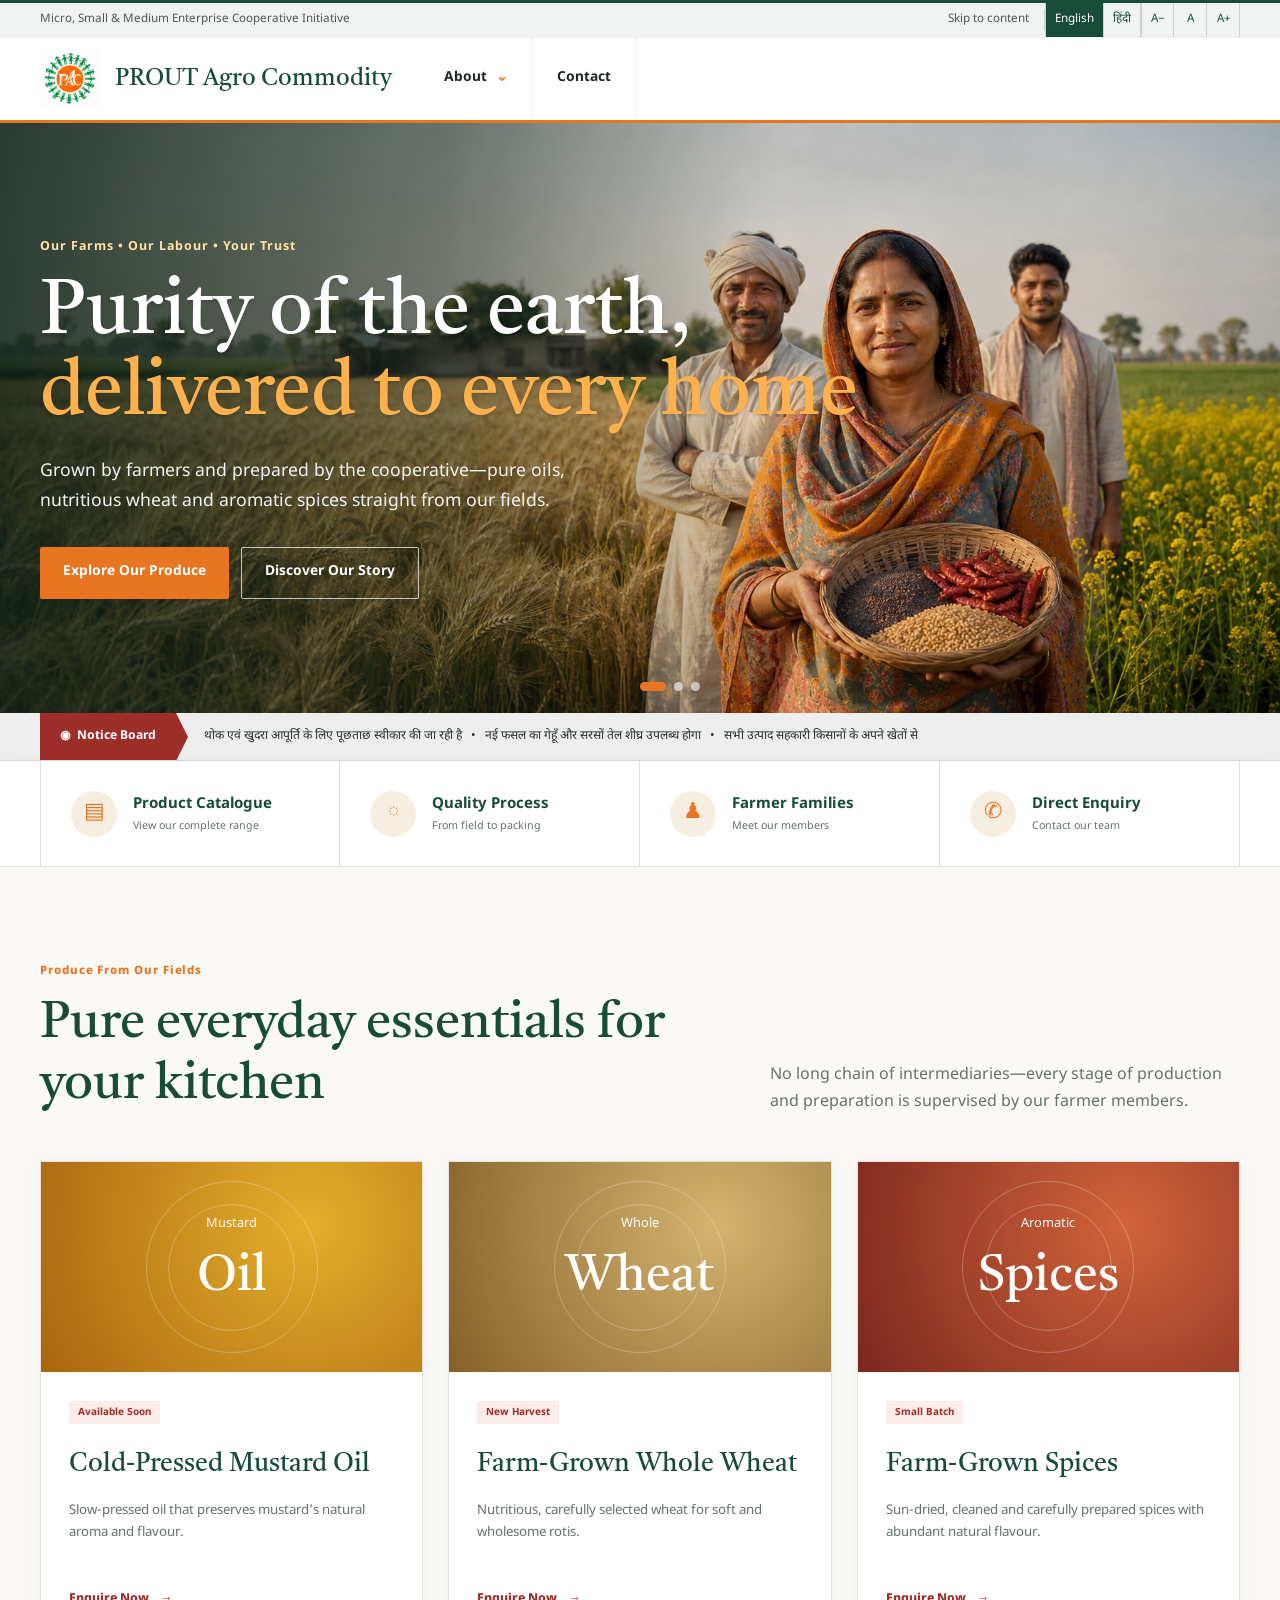
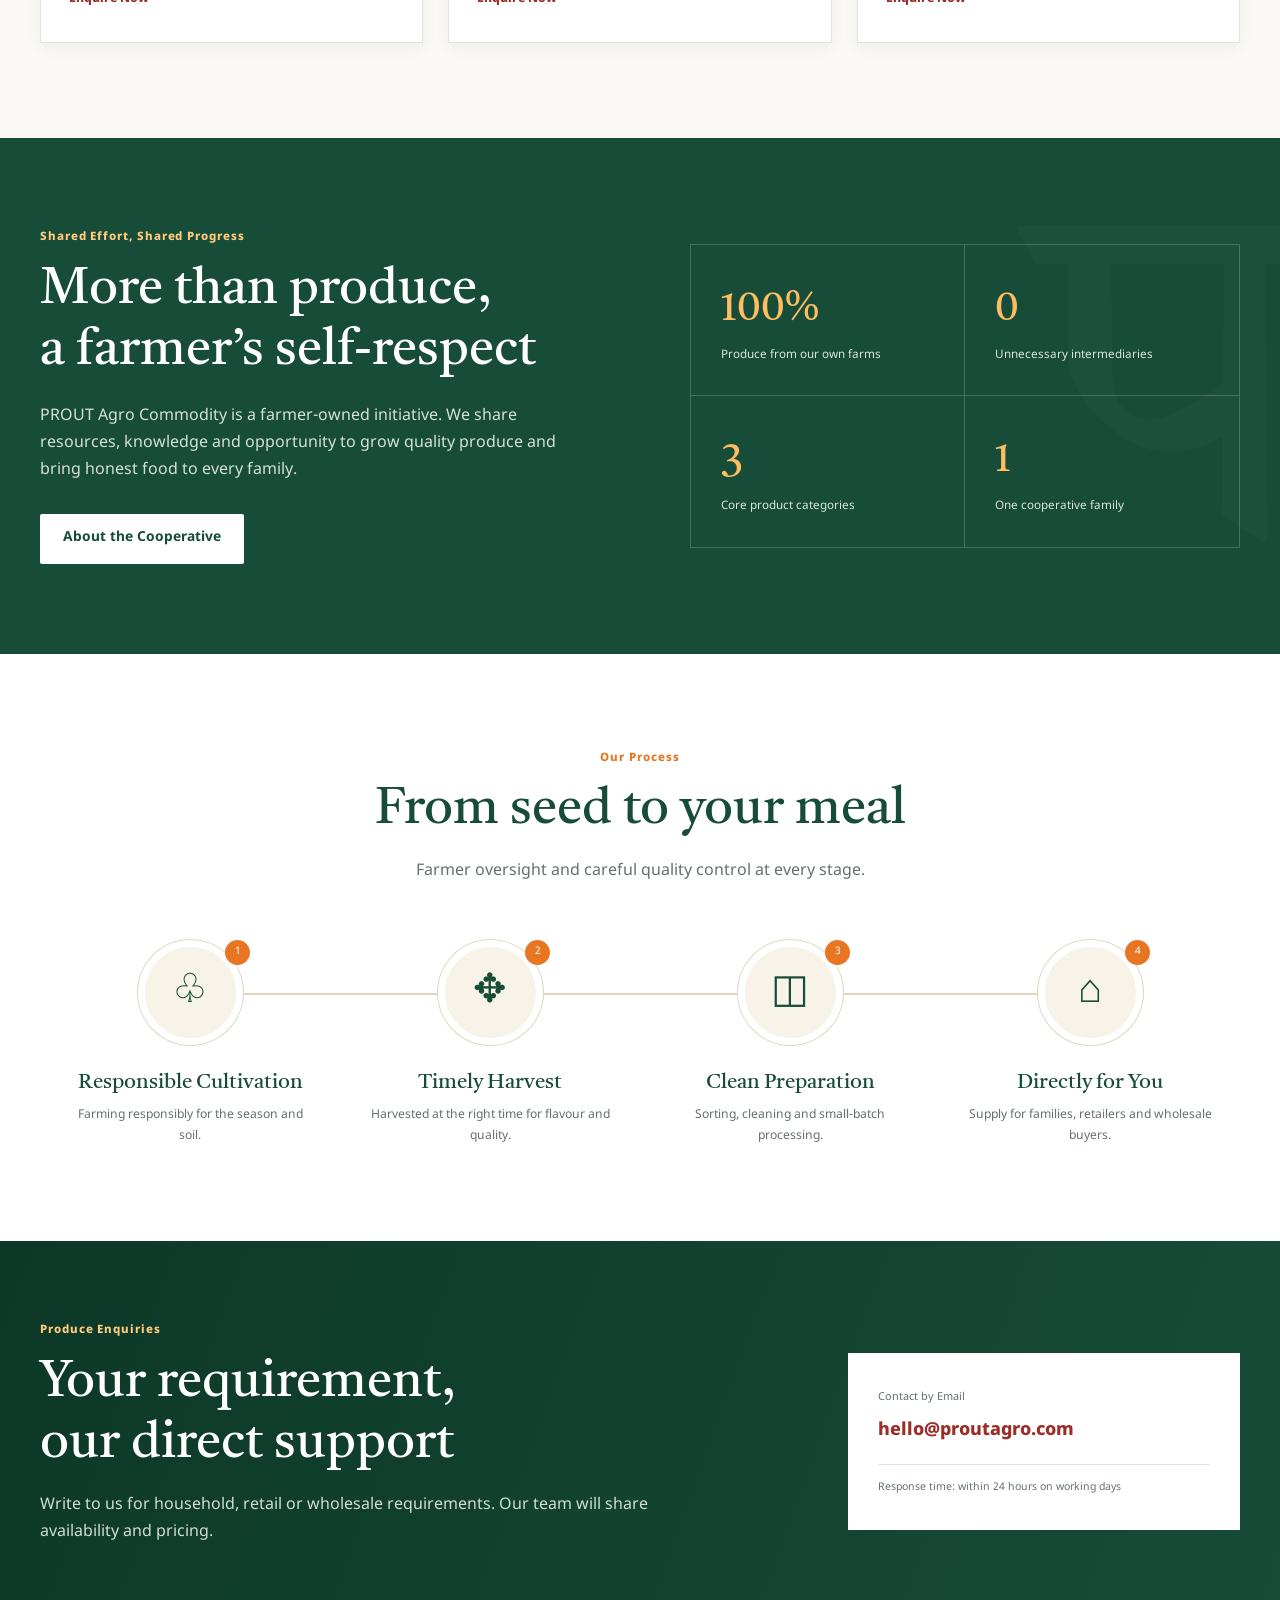
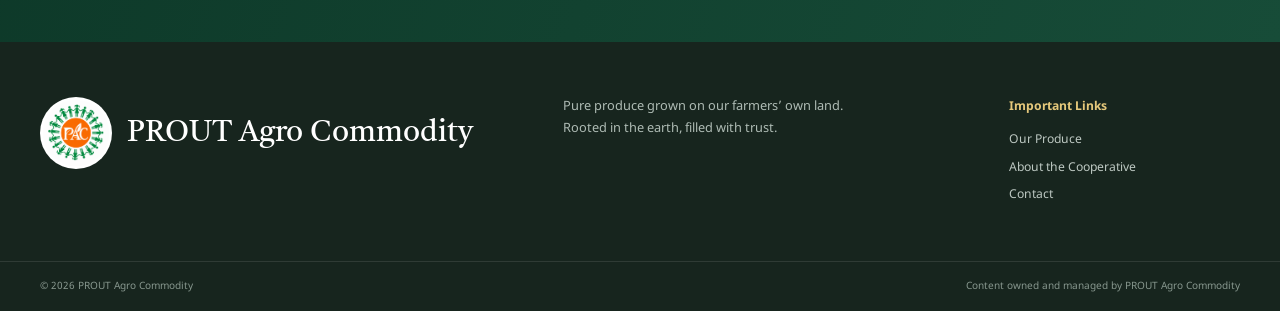
==== index.html @ 2a890e64 "more pages" ====
<!doctype html>
<html lang="en">
<head>
  <meta charset="utf-8">
  <meta name="viewport" content="width=device-width, initial-scale=1">
  <meta name="description" content="PROUT Agro Commodity offers farm-grown mustard oil, whole wheat and spices, produced and prepared by our member farmers.">
  <meta name="keywords" content="PROUT Agro Commodity, farmers cooperative, mustard oil, whole wheat, farm spices, Indian agriculture, MSME cooperative">
  <meta name="author" content="PROUT Agro Commodity"><meta name="robots" content="index, follow, max-image-preview:large">
  <meta property="og:type" content="website"><meta property="og:site_name" content="PROUT Agro Commodity"><meta property="og:title" content="PROUT Agro Commodity"><meta property="og:description" content="Pure farm-grown essentials, produced together and shared with care."><meta property="og:image" content="media/kisan-sahkarita-hero.png"><meta property="og:image:alt" content="PROUT Agro Commodity farmers standing in their fields"><meta property="og:locale" content="en_IN"><meta property="og:locale:alternate" content="hi_IN">
  <meta name="twitter:card" content="summary_large_image"><meta name="twitter:title" content="PROUT Agro Commodity"><meta name="twitter:description" content="Mustard oil, whole wheat and spices grown by our member farmers."><meta name="twitter:image" content="media/kisan-sahkarita-hero.png">
  <meta name="theme-color" content="#174c38">
  <link rel="icon" type="image/png" href="media/meta/favicon-96x96.png" sizes="96x96">
  <link rel="icon" type="image/svg+xml" href="media/meta/favicon.svg">
  <link rel="shortcut icon" href="media/meta/favicon.ico">
  <link rel="apple-touch-icon" sizes="180x180" href="media/meta/apple-touch-icon.png">
  <meta name="apple-mobile-web-app-title" content="PAC" />
  <link rel="manifest" href="media/meta/site.webmanifest">
  <title>PROUT Agro Commodity | Farm-Grown Essentials</title>
  <link rel="stylesheet" href="css/style.css">
  <script src="js/main.js" defer></script>
  <script type="application/ld+json">{"@context":"https://schema.org","@type":"Organization","name":"PROUT Agro Commodity","alternateName":"PAC","description":"An MSME agricultural enterprise producing mustard oil, whole wheat and spices on its own land.","logo":"media/logo.png","email":"hello@proutagro.com"}</script>
</head>
<body>
  <a class="skip-link" href="#mukhya">मुख्य सामग्री पर जाएँ</a>
  <div class="top-strip"><div class="container"><span>सूक्ष्म, लघु एवं मध्यम उद्यम सहकारी पहल</span><div><a href="#mukhya">सामग्री पर जाएँ</a><span class="language-switch" aria-label="Language selection"><button class="active" type="button" data-language="en">English</button><button type="button" data-language="hi">हिंदी</button></span><button type="button" data-size="minus" aria-label="अक्षर छोटे करें">अ−</button><button type="button" data-size="reset" aria-label="अक्षर सामान्य करें">अ</button><button type="button" data-size="plus" aria-label="अक्षर बड़े करें">अ+</button></div></div></div>
  <header class="site-header">
    <div class="container identity-row">
      <a class="brand" href="index.html" aria-label="PROUT Agro Commodity home page"><img class="brand-logo" src="media/logo.png" alt="PROUT Agro Commodity logo"><span><strong>PROUT Agro Commodity</strong></span></a>
      <form class="search" role="search"><label class="sr-only" for="khoj">खोजें</label><input id="khoj" type="search" placeholder="यहाँ खोजें…"><button type="submit" aria-label="खोजें">⌕</button></form>
      <div class="identity-badge"><span>खेती से</span><strong>समृद्धि तक</strong><small>स्थानीय • शुद्ध • साझा</small></div>
    </div>
    <div class="nav-bar"><div class="container nav-wrap"><button class="nav-toggle" type="button" aria-expanded="false" aria-controls="site-nav"><span class="sr-only">मेन्यू खोलें</span><span></span><span></span><span></span></button><nav id="site-nav" class="site-nav" aria-label="मुख्य मेन्यू"><a class="active" href="index.html">मुखपृष्ठ</a><a href="#upaj">हमारी उपज</a><a href="pages/about.html">सहकारिता परिचय</a><a href="#prakriya">खेत से घर तक</a><a href="#sampark">संपर्क</a></nav><a class="nav-enquiry" href="#sampark">उत्पाद पूछताछ</a></div></div>
  </header>

  <main id="mukhya">
    <section class="hero" aria-labelledby="hero-title">
      <img src="media/kisan-sahkarita-hero.png" alt="गेहूँ और सरसों के खेत में अपनी उपज के साथ खड़े सहकारी किसान">
      <div class="hero-shade"></div>
      <div class="container hero-content"><p class="hero-kicker">हमारे खेत • हमारी मेहनत • आपका विश्वास</p><h1 id="hero-title">धरती की शुद्धता,<br><span>हर घर तक</span></h1><p>किसानों द्वारा उगाया, सहकारिता द्वारा सँवारा—शुद्ध तेल, पौष्टिक गेहूँ और सुगंधित मसाले सीधे हमारे खेतों से।</p><div class="hero-actions"><a class="button saffron" href="#upaj">हमारी उपज देखें</a><a class="button outline" href="pages/about.html">हमारी कहानी जानें</a></div></div>
      <div class="hero-dots" aria-hidden="true"><i class="current"></i><i></i><i></i></div>
    </section>

    <section class="notice" aria-label="महत्वपूर्ण सूचना"><div class="container"><strong><span>◉</span> सूचना पट्ट</strong><div class="ticker"><p>थोक एवं खुदरा आपूर्ति के लिए पूछताछ स्वीकार की जा रही है&nbsp;&nbsp; • &nbsp;&nbsp;नई फसल का गेहूँ और सरसों तेल शीघ्र उपलब्ध होगा&nbsp;&nbsp; • &nbsp;&nbsp;सभी उत्पाद सहकारी किसानों के अपने खेतों से</p></div></div></section>

    <section class="quick-links"><div class="container quick-grid"><a href="#upaj"><span class="quick-icon">▤</span><span><strong>उत्पाद सूची</strong><small>हमारी पूरी उपज देखें</small></span></a><a href="#prakriya"><span class="quick-icon">◌</span><span><strong>गुणवत्ता प्रक्रिया</strong><small>खेत से पैकिंग तक</small></span></a><a href="pages/about.html"><span class="quick-icon">♟</span><span><strong>किसान परिवार</strong><small>हमारे सदस्यों से मिलें</small></span></a><a href="#sampark"><span class="quick-icon">✆</span><span><strong>सीधी पूछताछ</strong><small>हमसे संपर्क करें</small></span></a></div></section>

    <section id="upaj" class="section produce"><div class="container"><div class="title-row"><div><p class="section-tag">हमारे खेतों की उपज</p><h2>रसोई की रोज़मर्रा की शुद्ध ज़रूरतें</h2></div><p>बिचौलियों की लंबी श्रृंखला नहीं—उत्पादन और तैयारी की हर अवस्था हमारे किसान सदस्यों की देखरेख में।</p></div><div class="produce-grid"><article><div class="produce-visual mustard"><span>सरसों</span><b>तेल</b></div><div class="card-body"><span class="status">शीघ्र उपलब्ध</span><h3>कच्ची घानी सरसों तेल</h3><p>धीमी गति से निकाला गया तेल, जिसमें सरसों की प्राकृतिक सुगंध और स्वाद सुरक्षित रहे।</p><a href="#sampark">जानकारी लें <b>→</b></a></div></article><article><div class="produce-visual wheat"><span>संपूर्ण</span><b>गेहूँ</b></div><div class="card-body"><span class="status">नई फसल</span><h3>खेत का साबुत गेहूँ</h3><p>चुने हुए दानों वाला पौष्टिक गेहूँ, घर की मुलायम और स्वादिष्ट रोटियों के लिए।</p><a href="#sampark">जानकारी लें <b>→</b></a></div></article><article><div class="produce-visual spices"><span>सुगंधित</span><b>मसाले</b></div><div class="card-body"><span class="status">छोटी खेप</span><h3>खेत में उगे मसाले</h3><p>धूप में सुखाए, साफ किए और सावधानी से तैयार किए गए भरपूर स्वाद वाले मसाले।</p><a href="#sampark">जानकारी लें <b>→</b></a></div></article></div></div></section>

    <section class="cooperative"><div class="container cooperative-grid"><div><p class="section-tag light">साझी मेहनत, साझा उन्नति</p><h2>सिर्फ़ उत्पाद नहीं,<br>किसान का आत्मसम्मान</h2><p>PROUT Agro Commodity एक किसान-स्वामित्व वाली सहकारी पहल है। हम संसाधन, ज्ञान और अवसर साझा करके अच्छी उपज उगाते हैं और हर परिवार तक ईमानदार खाद्य सामग्री पहुँचाते हैं।</p><a class="button pale" href="pages/about.html">सहकारिता के बारे में</a></div><div class="stats"><div><strong>१००%</strong><span>अपने खेतों की उपज</span></div><div><strong>०</strong><span>अनावश्यक बिचौलिए</span></div><div><strong>३</strong><span>मुख्य उत्पाद श्रेणियाँ</span></div><div><strong>१</strong><span>साझा किसान परिवार</span></div></div></div></section>

    <section id="prakriya" class="section process"><div class="container"><div class="center-title"><p class="section-tag">हमारी कार्यप्रणाली</p><h2>बीज से आपके भोजन तक</h2><p>हर चरण में किसान की निगरानी और गुणवत्ता का ध्यान।</p></div><div class="process-line"><div><i>१</i><span class="process-symbol">♧</span><h3>सावधानी से खेती</h3><p>मौसम और मिट्टी के अनुरूप जिम्मेदार खेती।</p></div><div><i>२</i><span class="process-symbol">✥</span><h3>सही समय पर कटाई</h3><p>स्वाद और गुणवत्ता के लिए उचित समय का चुनाव।</p></div><div><i>३</i><span class="process-symbol">◫</span><h3>स्वच्छ तैयारी</h3><p>छँटाई, सफाई और छोटी खेप में प्रसंस्करण।</p></div><div><i>४</i><span class="process-symbol">⌂</span><h3>सीधे आपके लिए</h3><p>खुदरा, परिवार और थोक खरीदारों तक आपूर्ति।</p></div></div></div></section>

    <section id="sampark" class="contact"><div class="container contact-grid"><div><p class="section-tag light">उपज संबंधी पूछताछ</p><h2>आपकी आवश्यकता,<br>हमारी सीधी सहायता</h2><p>घरेलू, खुदरा या थोक आवश्यकता के लिए हमें लिखें। उपलब्धता और मूल्य की जानकारी हमारी टीम साझा करेगी।</p></div><div class="contact-card"><span>ईमेल द्वारा संपर्क</span><a href="mailto:hello@proutagro.com">hello@proutagro.com</a><hr><small>उत्तर का समय: कार्यदिवस में २४ घंटे के भीतर</small></div></div></section>
  </main>

  <footer><div class="container footer-main"><a class="brand footer-brand" href="index.html"><img class="brand-logo" src="media/logo.png" alt="PROUT Agro Commodity logo"><span><strong>PROUT Agro Commodity</strong></span></a><p>किसानों की अपनी भूमि पर उगाई शुद्ध उपज।<br>धरती से जुड़ी, विश्वास से भरी।</p><div><strong>महत्वपूर्ण कड़ियाँ</strong><a href="#upaj">हमारी उपज</a><a href="pages/about.html">सहकारिता परिचय</a><a href="#sampark">संपर्क</a></div></div><div class="footer-bottom"><div class="container"><span>© <span data-year></span> PROUT Agro Commodity</span><span>सामग्री का स्वामित्व एवं प्रबंधन: PROUT Agro Commodity</span></div></div></footer>
</body>
</html>
---- css/style.css ----
@import url('https://fonts.googleapis.com/css2?family=Noto+Sans+Devanagari:wght@400;500;600;700;800&family=Tiro+Devanagari+Hindi:ital@0;1&display=swap');
:root{--green:#174c38;--green2:#0d3828;--saffron:#e87522;--gold:#dca431;--cream:#f7f3e8;--paper:#fff;--ink:#1d2923;--muted:#66716b;--line:#dce2de;--red:#9d2d28;--dev:"Noto Sans Devanagari",sans-serif;--serif:"Tiro Devanagari Hindi",serif}*{box-sizing:border-box}html{scroll-behavior:smooth}body{margin:0;font-family:var(--dev);color:var(--ink);background:#fff;line-height:1.7}a{text-decoration:none;color:inherit}button,input{font:inherit}.container{width:min(1200px,calc(100% - 40px));margin:auto}.skip-link{position:absolute;left:-9999px;background:#fff;padding:8px;z-index:99}.skip-link:focus{left:8px}.sr-only{position:absolute;width:1px;height:1px;padding:0;margin:-1px;overflow:hidden;clip:rect(0,0,0,0);white-space:nowrap;border:0}
.top-strip{background:#f1f3f2;border-top:3px solid var(--green);font-size:.73rem;color:#4c5751}.top-strip .container{height:34px;display:flex;align-items:center;justify-content:space-between}.top-strip .container>div{display:flex;align-items:center;height:100%}.top-strip a{padding:0 15px;border-right:1px solid #ccd2ce}.top-strip button{height:100%;min-width:33px;border:0;border-right:1px solid #ccd2ce;background:transparent;color:var(--green);cursor:pointer}.site-header{background:#fff}.identity-row{height:112px;display:flex;align-items:center;justify-content:space-between;gap:35px}.brand{display:flex;align-items:center;gap:15px}.brand-seal{width:62px;height:62px;border:2px solid var(--green);border-radius:50%;position:relative;display:grid;place-items:center;background:#f5f1dc;color:var(--green)}.brand-seal:after{content:"";position:absolute;inset:4px;border:1px dashed var(--green);border-radius:50%}.brand-seal i,.brand-seal b{font-style:normal;font-family:var(--serif);font-size:21px;position:relative;z-index:1}.brand-seal b{color:var(--saffron);margin-left:-5px}.brand>span:last-child{display:flex;flex-direction:column;line-height:1.2}.brand strong{font-family:var(--serif);font-size:1.9rem;color:var(--green);font-weight:400}.brand small{font-size:.72rem;color:#5b665f;letter-spacing:.08em;margin-top:5px}.search{display:flex;border-bottom:2px solid var(--red);width:260px}.search input{border:0;background:transparent;padding:9px;width:100%;outline:none;font-size:.78rem}.search button{border:0;background:transparent;color:var(--red);font-size:1.2rem}.identity-badge{border-left:1px solid var(--line);padding-left:25px;display:flex;flex-direction:column;text-align:right;line-height:1.15;color:var(--green)}.identity-badge span{font-size:.7rem}.identity-badge strong{font-family:var(--serif);font-size:1.4rem;color:var(--saffron);font-weight:400}.identity-badge small{font-size:.6rem;margin-top:5px}.nav-bar{border-top:1px solid #edf0ee;border-bottom:3px solid var(--saffron);box-shadow:0 2px 6px rgba(20,50,35,.08)}.nav-wrap{height:58px;display:flex;align-items:stretch;justify-content:space-between}.site-nav{display:flex;align-items:stretch}.site-nav a{display:flex;align-items:center;padding:0 24px;font-weight:700;font-size:.86rem;border-right:1px solid #edf0ee;position:relative}.site-nav a:first-child{border-left:1px solid #edf0ee}.site-nav a.active,.site-nav a:hover{color:var(--red);background:#fbf7f2}.site-nav a.active:after{content:"";height:4px;background:var(--red);position:absolute;bottom:-3px;left:18px;right:18px}.nav-enquiry{display:flex;align-items:center;background:var(--green);color:white;padding:0 22px;font-size:.8rem;font-weight:700}.nav-toggle{display:none;border:0;background:transparent}.nav-toggle span:not(.sr-only){display:block;width:25px;height:2px;background:var(--green);margin:5px}
.hero{height:590px;position:relative;overflow:hidden;background:#e8dfca}.hero>img{width:100%;height:100%;object-fit:cover;object-position:center}.hero-shade{position:absolute;inset:0;background:linear-gradient(90deg,rgba(8,31,22,.83) 0%,rgba(8,31,22,.48) 35%,transparent 61%)}.hero-content{position:absolute;inset:0;display:flex;justify-content:center;flex-direction:column;color:white}.hero-kicker{display:inline-block;font-size:.78rem;letter-spacing:.08em;color:#ffe3a3;font-weight:700;margin:0 0 14px}.hero h1{font-family:var(--serif);font-size:clamp(3.4rem,6vw,6rem);font-weight:400;line-height:1.06;margin:0;text-shadow:0 2px 3px rgba(0,0,0,.15)}.hero h1 span{color:#ffb14d}.hero-content>p:not(.hero-kicker){max-width:580px;font-size:1.1rem;margin:22px 0 30px;color:#f2f5f3}.hero-actions{display:flex;gap:12px}.button{padding:13px 23px;font-weight:700;font-size:.86rem;display:inline-flex;align-items:center;justify-content:center;border-radius:2px}.saffron{background:var(--saffron);color:white}.outline{color:white;border:1px solid rgba(255,255,255,.72)}.pale{background:#fff;color:var(--green)}.hero-dots{position:absolute;bottom:22px;left:50%;display:flex;gap:8px}.hero-dots i{width:9px;height:9px;border-radius:50%;background:rgba(255,255,255,.6)}.hero-dots .current{width:26px;border-radius:5px;background:var(--saffron)}
.notice{height:48px;background:#eee;color:#27322c;border-bottom:1px solid #d6dad7;font-size:.76rem}.notice .container{height:100%;display:flex;align-items:center}.notice strong{height:100%;display:flex;align-items:center;gap:7px;white-space:nowrap;color:white;background:var(--red);padding:0 20px;position:relative}.notice strong:after{content:"";position:absolute;right:-12px;border-top:24px solid transparent;border-bottom:24px solid transparent;border-left:12px solid var(--red)}.ticker{overflow:hidden;margin-left:28px;white-space:nowrap}.ticker p{margin:0;animation:ticker 24s linear infinite}@keyframes ticker{from{transform:translateX(25%)}to{transform:translateX(-100%)}}.quick-links{background:#fff;border-bottom:1px solid var(--line);box-shadow:0 6px 15px rgba(20,50,35,.06)}.quick-grid{display:grid;grid-template-columns:repeat(4,1fr)}.quick-grid>a{min-height:105px;display:flex;align-items:center;gap:16px;padding:15px 30px;border-right:1px solid var(--line)}.quick-grid>a:first-child{border-left:1px solid var(--line)}.quick-icon{width:46px;height:46px;border-radius:50%;display:grid;place-items:center;background:#f5eee1;color:var(--saffron);font-size:1.4rem}.quick-grid a>span:last-child{display:flex;flex-direction:column}.quick-grid strong{font-size:.94rem;color:var(--green)}.quick-grid small{font-size:.67rem;color:var(--muted)}
.section{padding:95px 0}.section-tag{color:var(--saffron);font-size:.72rem;font-weight:800;letter-spacing:.08em;margin:0 0 12px}.section-tag.light{color:#ffcb7d}.title-row{display:flex;justify-content:space-between;align-items:end;gap:60px;margin-bottom:45px}.title-row h2,.cooperative h2,.center-title h2,.contact h2,.about-lead h2,.mission h2,.history h2{font-family:var(--serif);font-size:clamp(2.1rem,4vw,3.4rem);line-height:1.2;font-weight:400;margin:0;color:var(--green)}.title-row>p{max-width:470px;color:var(--muted);margin:0}.produce{background:#faf9f5}.produce-grid{display:grid;grid-template-columns:repeat(3,1fr);gap:25px}.produce-grid article{background:white;border:1px solid #e3e3dd;box-shadow:0 5px 15px rgba(15,52,37,.05);transition:.25s}.produce-grid article:hover{transform:translateY(-5px);box-shadow:0 12px 25px rgba(15,52,37,.1)}.produce-visual{height:210px;display:flex;align-items:center;justify-content:center;flex-direction:column;color:white;position:relative;overflow:hidden}.produce-visual:before,.produce-visual:after{content:"";position:absolute;border-radius:50%;border:1px solid rgba(255,255,255,.25)}.produce-visual:before{width:170px;height:170px}.produce-visual:after{width:125px;height:125px}.produce-visual span,.produce-visual b{position:relative;z-index:1}.produce-visual span{font-size:.8rem}.produce-visual b{font-family:var(--serif);font-size:3.1rem;font-weight:400}.mustard{background:radial-gradient(circle at 70% 30%,#e5af2b,#a86510)}.wheat{background:radial-gradient(circle at 70% 30%,#d5b470,#856129)}.spices{background:radial-gradient(circle at 70% 30%,#d1643a,#7b261e)}.card-body{padding:26px 28px 30px}.status{font-size:.62rem;color:var(--red);background:#fbebe9;padding:5px 9px;font-weight:700}.card-body h3{font-family:var(--serif);font-size:1.65rem;color:var(--green);font-weight:400;margin:16px 0 6px}.card-body p{font-size:.83rem;color:var(--muted);min-height:72px}.card-body a{font-size:.77rem;color:var(--red);font-weight:800}.card-body a b{margin-left:8px}
.cooperative{background:var(--green);color:white;padding:90px 0;position:relative;overflow:hidden}.cooperative:after{content:"प";position:absolute;right:-30px;bottom:-180px;font-family:var(--serif);font-size:500px;color:rgba(255,255,255,.025)}.cooperative-grid{display:grid;grid-template-columns:1fr 1fr;gap:100px;align-items:center;position:relative;z-index:1}.cooperative h2,.contact h2,.history h2{color:white}.cooperative p:not(.section-tag){color:#d6e0db;max-width:600px;margin:20px 0 30px}.stats{display:grid;grid-template-columns:1fr 1fr;border:1px solid rgba(255,255,255,.2)}.stats>div{padding:30px;border-right:1px solid rgba(255,255,255,.2);border-bottom:1px solid rgba(255,255,255,.2);display:flex;flex-direction:column}.stats>div:nth-child(even){border-right:0}.stats>div:nth-child(n+3){border-bottom:0}.stats strong{font-family:var(--serif);font-size:2.6rem;color:#ffbd61;font-weight:400}.stats span{font-size:.73rem;color:#dce5e0}.center-title{text-align:center;margin-bottom:55px}.center-title>p:last-child{color:var(--muted)}.process-line{display:grid;grid-template-columns:repeat(4,1fr);position:relative}.process-line:before{content:"";position:absolute;height:2px;left:12%;right:12%;top:53px;background:#e0d5bf}.process-line>div{text-align:center;position:relative;padding:0 28px}.process-line i{position:absolute;top:0;right:30%;width:25px;height:25px;background:var(--saffron);color:white;border-radius:50%;font-style:normal;font-size:.65rem;display:grid;place-items:center;z-index:2}.process-symbol{width:105px;height:105px;border-radius:50%;display:grid;place-items:center;background:var(--cream);border:7px solid white;box-shadow:0 0 0 1px #e0d5bf;margin:auto;font-size:2.5rem;color:var(--green);position:relative}.process-line h3{font-family:var(--serif);font-size:1.3rem;color:var(--green);font-weight:400;margin:20px 0 5px}.process-line p{font-size:.76rem;color:var(--muted);margin:0}.contact{padding:80px 0;background:linear-gradient(110deg,var(--green2),var(--green));color:white}.contact-grid{display:grid;grid-template-columns:1.3fr .7fr;gap:80px;align-items:center}.contact p:not(.section-tag){max-width:620px;color:#d1ddd7}.contact-card{background:white;color:var(--ink);padding:30px}.contact-card span{font-size:.68rem;color:var(--muted)}.contact-card a{display:block;color:var(--red);font-size:1.12rem;font-weight:800;margin:5px 0 18px}.contact-card hr{border:0;border-top:1px solid var(--line)}.contact-card small{color:var(--muted);font-size:.66rem}
footer{background:#17251e;color:white}.footer-main{padding:55px 0;display:grid;grid-template-columns:1.2fr 1fr .6fr;gap:60px;align-items:start}.footer-brand .brand-seal{border-color:#d9c894;background:transparent;color:#fff}.footer-brand .brand-seal:after{border-color:#d9c894}.footer-brand strong{color:white}.footer-brand small{color:#b8c4bd}.footer-main>p{color:#aebbb4;font-size:.8rem;margin:0}.footer-main>div{display:flex;flex-direction:column;gap:7px;font-size:.76rem}.footer-main>div strong{color:#e5c87b;margin-bottom:5px}.footer-main>div a{color:#bdc8c2}.footer-bottom{border-top:1px solid rgba(255,255,255,.1);padding:16px 0;font-size:.63rem;color:#87978e}.footer-bottom .container{display:flex;justify-content:space-between}
.page-banner{background:linear-gradient(90deg,rgba(9,46,32,.96),rgba(23,76,56,.8)),url('../media/kisan-sahkarita-hero.png') center 58%/cover;padding:72px 0;color:white}.page-banner p{font-size:.7rem;color:#d0dcd6;margin:0}.page-banner h1{font-family:var(--serif);font-size:3.5rem;font-weight:400;margin:15px 0 0}.page-banner span{color:#ffd18e}.about-grid{display:grid;grid-template-columns:.75fr 1.25fr;gap:100px;align-items:center}.about-mark{height:390px;background:#efe4c7;display:flex;flex-direction:column;align-items:center;justify-content:center;position:relative;border:1px solid #ddca9b}.about-mark:before,.about-mark:after{content:"";position:absolute;border:1px solid rgba(23,76,56,.18);border-radius:50%}.about-mark:before{width:250px;height:250px}.about-mark:after{width:310px;height:310px}.about-mark span,.about-mark strong,.about-mark b{position:relative;z-index:1}.about-mark span{font-size:.8rem;color:var(--saffron)}.about-mark strong{font-family:var(--serif);font-size:4.6rem;color:var(--green);font-weight:400;line-height:1.1}.about-mark b{font-size:.72rem;color:#76572d}.about-lead h2{margin-bottom:22px}.about-lead p:not(.section-tag){color:var(--muted)}.mission{background:#f2eee3;padding:80px 0}.mission-grid{display:grid;grid-template-columns:1fr 1fr;gap:1px;background:#d9d4c8}.mission article{background:#f2eee3;padding:45px}.mission article>span{font-size:.7rem;font-weight:800;color:var(--saffron)}.mission h2{font-size:2rem;margin:12px 0}.mission p{color:var(--muted);font-size:.84rem}.values-grid{display:grid;grid-template-columns:repeat(4,1fr);border-top:1px solid var(--line)}.values-grid article{position:relative;padding:35px 28px;border-right:1px solid var(--line)}.values-grid article:first-child{border-left:1px solid var(--line)}.values-grid b{position:absolute;right:20px;top:18px;color:#b9c1bc;font-family:var(--serif);font-weight:400}.values-grid>article>span{font-size:2rem;color:var(--saffron)}.values-grid h3{font-family:var(--serif);font-size:1.4rem;color:var(--green);font-weight:400}.values-grid p{font-size:.76rem;color:var(--muted)}.history{background:var(--green);color:white;padding:85px 0}.history-grid{display:grid;grid-template-columns:.8fr 1.2fr;gap:100px}.history ol{list-style:none;margin:0;padding:0;border-left:1px solid rgba(255,255,255,.25)}.history li{padding:0 0 32px 38px;position:relative}.history li:before{content:"";position:absolute;left:-7px;top:5px;width:12px;height:12px;border-radius:50%;background:var(--saffron);border:3px solid var(--green)}.history li span{font-size:.63rem;color:#ffc36d}.history li strong{display:block;font-family:var(--serif);font-size:1.3rem;font-weight:400}.history li p{color:#c7d4cd;font-size:.78rem;margin:5px 0 0}
@media(max-width:900px){.identity-badge{display:none}.site-nav{display:none;position:absolute;top:100%;left:0;right:0;background:white;flex-direction:column;z-index:20;box-shadow:0 10px 20px rgba(0,0,0,.1)}.site-nav.open{display:flex}.site-nav a{padding:15px 20px;border-bottom:1px solid var(--line)}.nav-wrap{position:relative}.nav-toggle{display:block}.nav-enquiry{margin-left:auto}.hero{height:530px}.hero>img{object-position:62% center}.quick-grid{grid-template-columns:1fr 1fr}.produce-grid{grid-template-columns:1fr}.produce-grid article{display:grid;grid-template-columns:.7fr 1.3fr}.cooperative-grid,.contact-grid,.about-grid,.history-grid{grid-template-columns:1fr}.process-line{grid-template-columns:1fr 1fr;gap:45px}.process-line:before{display:none}.values-grid{grid-template-columns:1fr 1fr}.footer-main{grid-template-columns:1fr 1fr}.footer-main>p{grid-column:1/-1}}
@media(max-width:600px){.container{width:min(100% - 28px,1200px)}.top-strip .container>span,.top-strip a{display:none}.top-strip .container{justify-content:flex-end}.identity-row{height:90px}.brand-seal{width:52px;height:52px}.brand strong{font-size:1.45rem}.search{display:none}.nav-wrap{height:52px}.hero{height:580px}.hero>img{object-position:68% center}.hero-shade{background:linear-gradient(90deg,rgba(8,31,22,.9),rgba(8,31,22,.47))}.hero-content{justify-content:flex-end;padding-bottom:70px}.hero h1{font-size:3.25rem}.hero-content>p:not(.hero-kicker){font-size:.9rem}.hero-actions{flex-direction:column;align-items:flex-start}.notice{height:44px}.notice strong{padding:0 10px}.quick-grid{grid-template-columns:1fr}.quick-grid>a{min-height:80px;border-bottom:1px solid var(--line)}.section{padding:65px 0}.title-row{flex-direction:column;align-items:flex-start;gap:20px}.produce-grid article{display:block}.cooperative-grid{gap:45px}.stats>div{padding:20px}.process-line{grid-template-columns:1fr}.contact-grid{gap:35px}.footer-main{grid-template-columns:1fr;gap:30px}.footer-main>p{grid-column:auto}.footer-bottom .container{flex-direction:column;gap:6px}.about-mark{height:310px}.mission-grid{grid-template-columns:1fr}.mission article{padding:30px}.values-grid{grid-template-columns:1fr}.values-grid article,.values-grid article:first-child{border-left:1px solid var(--line);border-bottom:1px solid var(--line)}.page-banner h1{font-size:2.8rem}}
@media(prefers-reduced-motion:reduce){html{scroll-behavior:auto}.ticker p{animation:none}.produce-grid article{transition:none}}
.brand-logo{width:72px;height:72px;object-fit:contain;flex:0 0 auto}.brand-seal{width:68px;height:68px;border:0;background:white url('../media/logo.png') center/contain no-repeat;color:transparent}.brand-seal i,.brand-seal b{display:none}.brand-seal:after{display:none}.footer-brand .brand-logo,.footer-brand .brand-seal{background-color:white;border-radius:50%;padding:3px}.language-switch{display:flex;height:100%;border-left:1px solid #ccd2ce}.language-switch button{padding:0 9px}.language-switch button.active{background:var(--green);color:white}.language-switch+button{border-left:1px solid #ccd2ce}@media(max-width:600px){.brand-logo,.brand-seal{width:56px;height:56px}.language-switch button{padding:0 7px}}
.search{display:none}.identity-row{justify-content:space-between}.nav-wrap{justify-content:flex-start}.nav-tools{display:flex;align-items:stretch;height:100%;margin-left:auto}.nav-tools>a{display:flex;align-items:center;padding:0 12px;border-left:1px solid #e1e5e2;font-size:.68rem;color:#536058}.nav-tools>button,.nav-tools .language-switch button{height:100%;min-width:32px;border:0;border-left:1px solid #e1e5e2;background:white;color:var(--green);cursor:pointer}.nav-tools .language-switch{border:0}.nav-tools .language-switch button.active{background:var(--green);color:white}.nav-enquiry{margin-left:auto}.nav-enquiry+.nav-tools{margin-left:0}@media(max-width:1050px){.site-nav a{padding:0 13px}.nav-tools>a{display:none}.nav-tools>button{display:none}.nav-tools .language-switch button{display:block}.nav-enquiry{padding:0 14px}}@media(max-width:600px){.nav-enquiry{display:none}.nav-tools{margin-left:auto}.nav-tools .language-switch button{padding:0 9px}.nav-wrap{height:52px}}
.top-strip{display:block}.nav-wrap{height:82px;align-items:center}.nav-wrap>.brand{margin-right:28px;flex:0 0 auto}.nav-wrap>.brand .brand-logo,.nav-wrap>.brand .brand-seal{width:60px;height:60px}.nav-wrap>.brand strong{font-size:1.5rem}.nav-wrap>.brand small{font-size:.6rem}.site-nav{height:100%}.nav-enquiry{height:58px}.top-strip .language-switch{height:100%}@media(max-width:1050px){.nav-wrap>.brand>span:last-child{display:none}.nav-wrap>.brand{margin-right:14px}.nav-wrap>.brand .brand-logo,.nav-wrap>.brand .brand-seal{width:52px;height:52px}}@media(max-width:600px){.nav-wrap{height:68px}.nav-wrap>.brand{margin-right:auto}.nav-wrap>.brand .brand-logo,.nav-wrap>.brand .brand-seal{width:50px;height:50px}.nav-toggle{order:2}.site-nav{top:100%;height:auto}.top-strip .language-switch button{display:block}}
.nav-wrap>.brand>span:last-child{display:flex!important}.nav-wrap>.brand strong{white-space:nowrap}@media(max-width:1050px){.nav-wrap>.brand>span:last-child{display:flex!important}.nav-wrap>.brand strong{font-size:1.12rem}.nav-wrap>.brand{margin-right:18px}}@media(max-width:600px){.nav-wrap>.brand>span:last-child{display:flex!important}.nav-wrap>.brand strong{font-size:.9rem;white-space:normal;line-height:1.15;max-width:145px}.nav-wrap>.brand{gap:8px;margin-right:auto}.nav-wrap>.brand .brand-logo,.nav-wrap>.brand .brand-seal{width:46px;height:46px}}
.nav-dropdown{height:100%;position:relative;display:flex;align-items:stretch}.dropdown-toggle{border:0;border-right:1px solid #edf0ee;background:white;padding:0 24px;color:var(--ink);font-weight:700;font-size:.86rem;cursor:pointer}.dropdown-toggle span{margin-left:5px;color:var(--saffron)}.nav-dropdown.active>.dropdown-toggle,.nav-dropdown:hover>.dropdown-toggle,.nav-dropdown:focus-within>.dropdown-toggle{color:var(--red);background:#fbf7f2}.dropdown-menu{position:absolute;top:100%;left:0;min-width:230px;background:white;border-top:3px solid var(--saffron);box-shadow:0 12px 25px rgba(15,52,37,.18);display:none;z-index:30}.nav-dropdown:hover .dropdown-menu,.nav-dropdown:focus-within .dropdown-menu,.nav-dropdown.open .dropdown-menu{display:block}.dropdown-menu a{display:block!important;height:auto!important;padding:13px 18px!important;border:0!important;border-bottom:1px solid var(--line)!important;font-size:.8rem!important}.dropdown-menu a.active{color:var(--red);background:#fbf7f2}.info-page{background:#faf9f5}.info-intro{display:grid;grid-template-columns:.8fr 1.2fr;gap:90px;align-items:start}.info-number{font-family:var(--serif);font-size:8rem;line-height:1;color:#dfd4b9}.info-copy h2{font-family:var(--serif);font-size:clamp(2.2rem,4vw,3.6rem);line-height:1.16;color:var(--green);font-weight:400;margin:0 0 24px}.info-copy>p{color:var(--muted);font-size:1rem}.principle-grid{display:grid;grid-template-columns:repeat(3,1fr);gap:1px;background:var(--line);margin-top:55px}.principle-grid article{background:white;padding:38px}.principle-grid span{font-family:var(--serif);color:var(--saffron);font-size:1.4rem}.principle-grid h3{font-family:var(--serif);font-size:1.5rem;color:var(--green);font-weight:400;margin:18px 0 8px}.principle-grid p{color:var(--muted);font-size:.8rem}.member-note{margin-top:35px;padding:20px 24px;border-left:4px solid var(--saffron);background:var(--cream);color:var(--green);font-weight:700}@media(max-width:900px){.nav-dropdown{height:auto;display:block}.dropdown-toggle{width:100%;text-align:left;padding:15px 20px;border-bottom:1px solid var(--line)}.dropdown-menu{position:static;box-shadow:none;border-top:0;background:#f7f5ef}.nav-dropdown:hover .dropdown-menu:not(:focus-within){display:none}.nav-dropdown.open .dropdown-menu,.nav-dropdown:focus-within .dropdown-menu{display:block}.info-intro{grid-template-columns:1fr;gap:25px}.info-number{font-size:5rem}.principle-grid{grid-template-columns:1fr}}@media(max-width:600px){.dropdown-toggle{font-size:.84rem}}
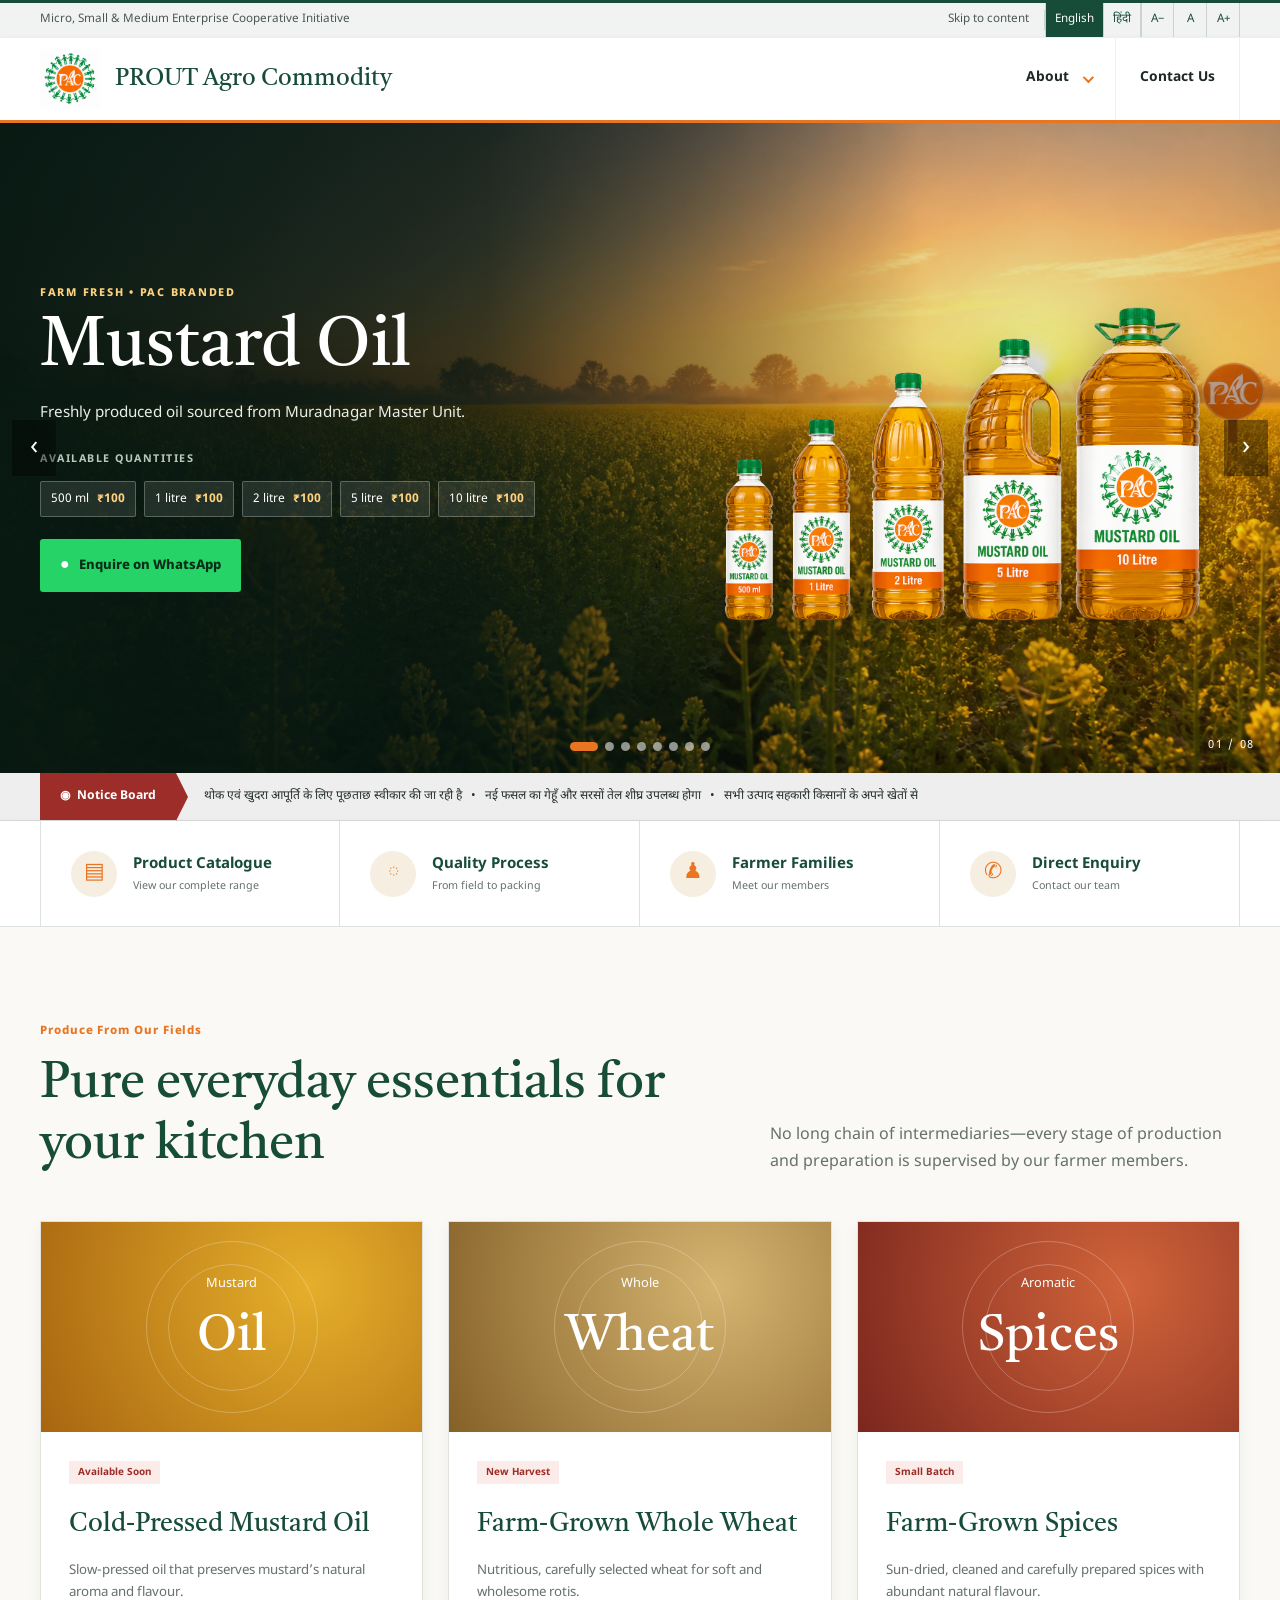
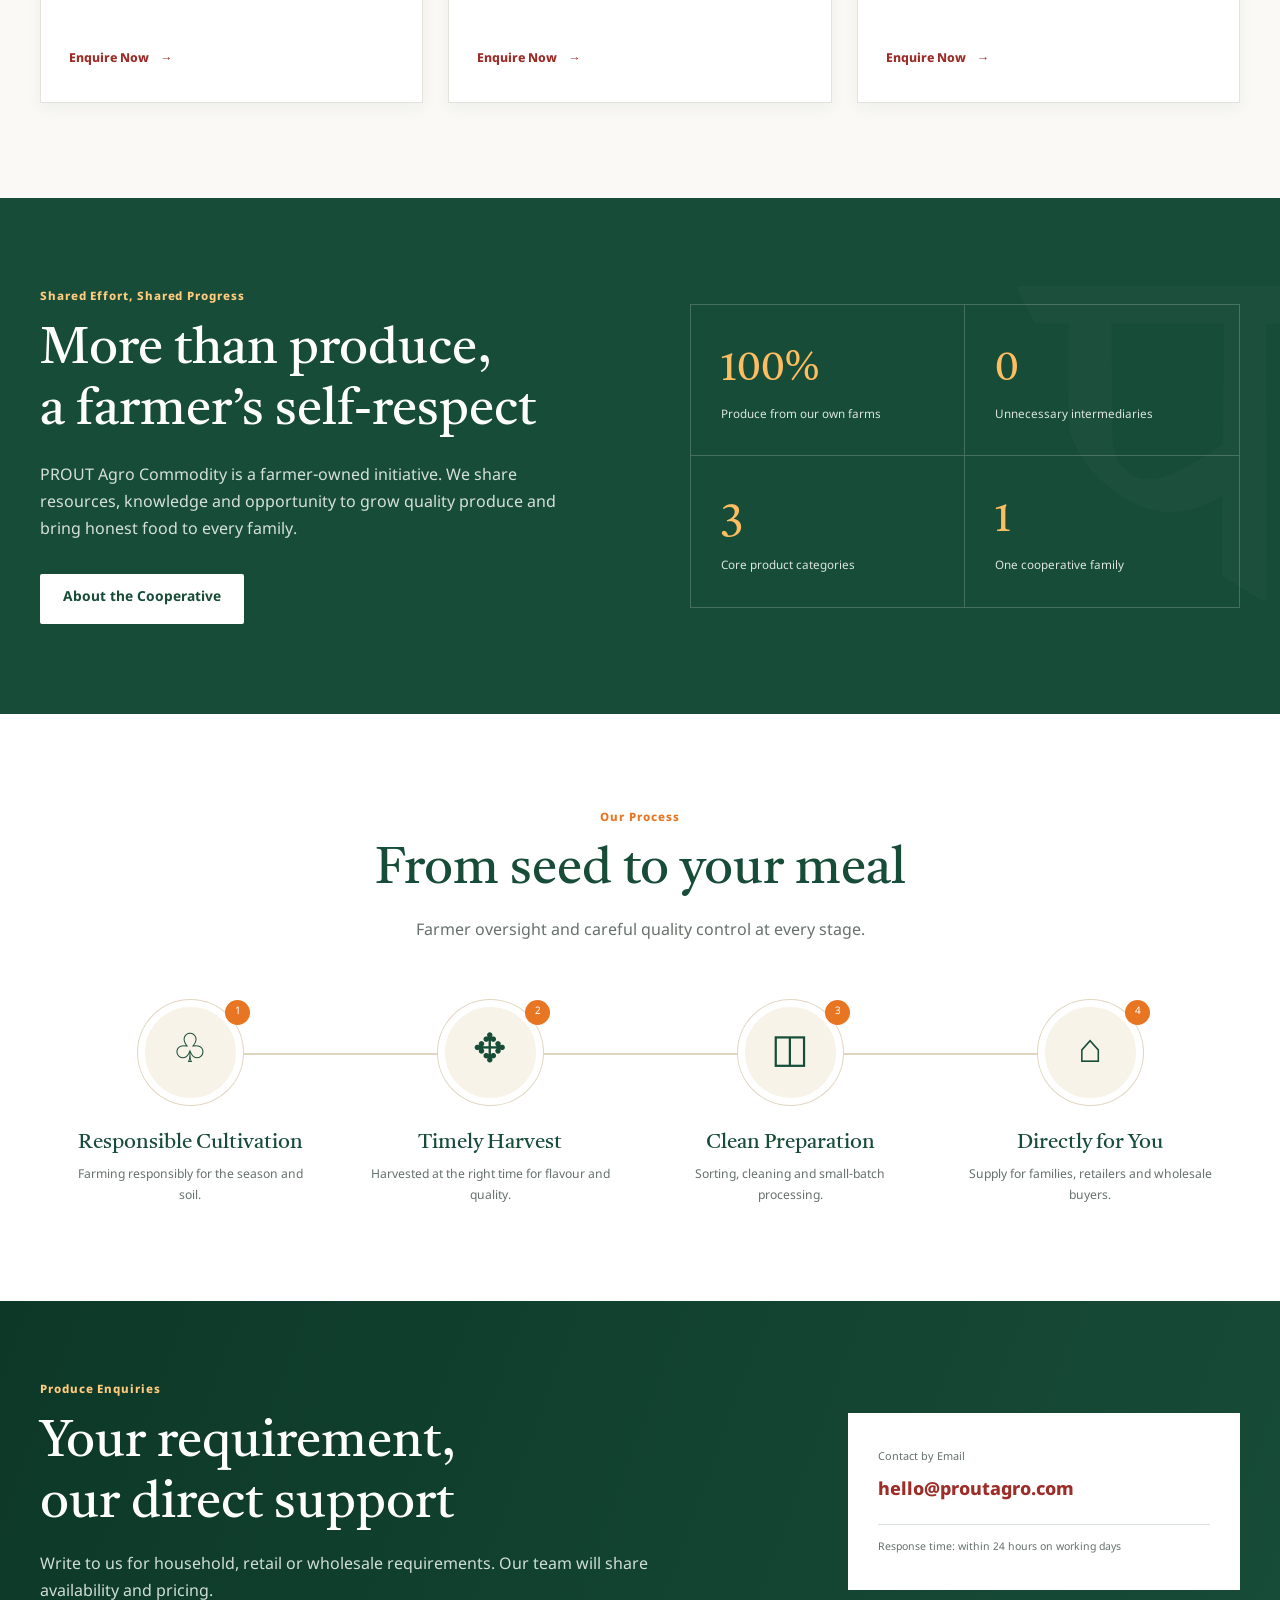
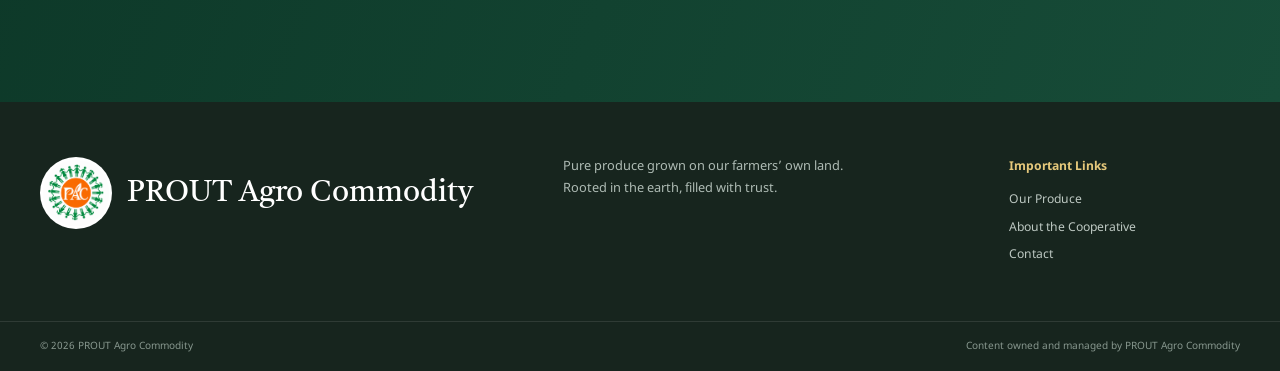
==== commit 45420978: "new carousel" ====
--- a/index.html
+++ b/index.html
@@ -33,11 +33,12 @@
   </header>
 
   <main id="mukhya">
-    <section class="hero" aria-labelledby="hero-title">
-      <img src="media/kisan-sahkarita-hero.png" alt="गेहूँ और सरसों के खेत में अपनी उपज के साथ खड़े सहकारी किसान">
-      <div class="hero-shade"></div>
-      <div class="container hero-content"><p class="hero-kicker">हमारे खेत • हमारी मेहनत • आपका विश्वास</p><h1 id="hero-title">धरती की शुद्धता,<br><span>हर घर तक</span></h1><p>किसानों द्वारा उगाया, सहकारिता द्वारा सँवारा—शुद्ध तेल, पौष्टिक गेहूँ और सुगंधित मसाले सीधे हमारे खेतों से।</p><div class="hero-actions"><a class="button saffron" href="#upaj">हमारी उपज देखें</a><a class="button outline" href="pages/about.html">हमारी कहानी जानें</a></div></div>
-      <div class="hero-dots" aria-hidden="true"><i class="current"></i><i></i><i></i></div>
+    <section class="product-carousel" aria-label="Featured products" aria-roledescription="carousel" tabindex="0">
+      <div class="carousel-track" aria-live="polite"></div>
+      <button class="carousel-control carousel-prev" type="button" aria-label="Previous product">‹</button>
+      <button class="carousel-control carousel-next" type="button" aria-label="Next product">›</button>
+      <div class="carousel-dots" aria-label="Choose a product slide"></div>
+      <span class="carousel-count" aria-hidden="true">01 / 08</span>
     </section>
 
     <section class="notice" aria-label="महत्वपूर्ण सूचना"><div class="container"><strong><span>◉</span> सूचना पट्ट</strong><div class="ticker"><p>थोक एवं खुदरा आपूर्ति के लिए पूछताछ स्वीकार की जा रही है&nbsp;&nbsp; • &nbsp;&nbsp;नई फसल का गेहूँ और सरसों तेल शीघ्र उपलब्ध होगा&nbsp;&nbsp; • &nbsp;&nbsp;सभी उत्पाद सहकारी किसानों के अपने खेतों से</p></div></div></section>
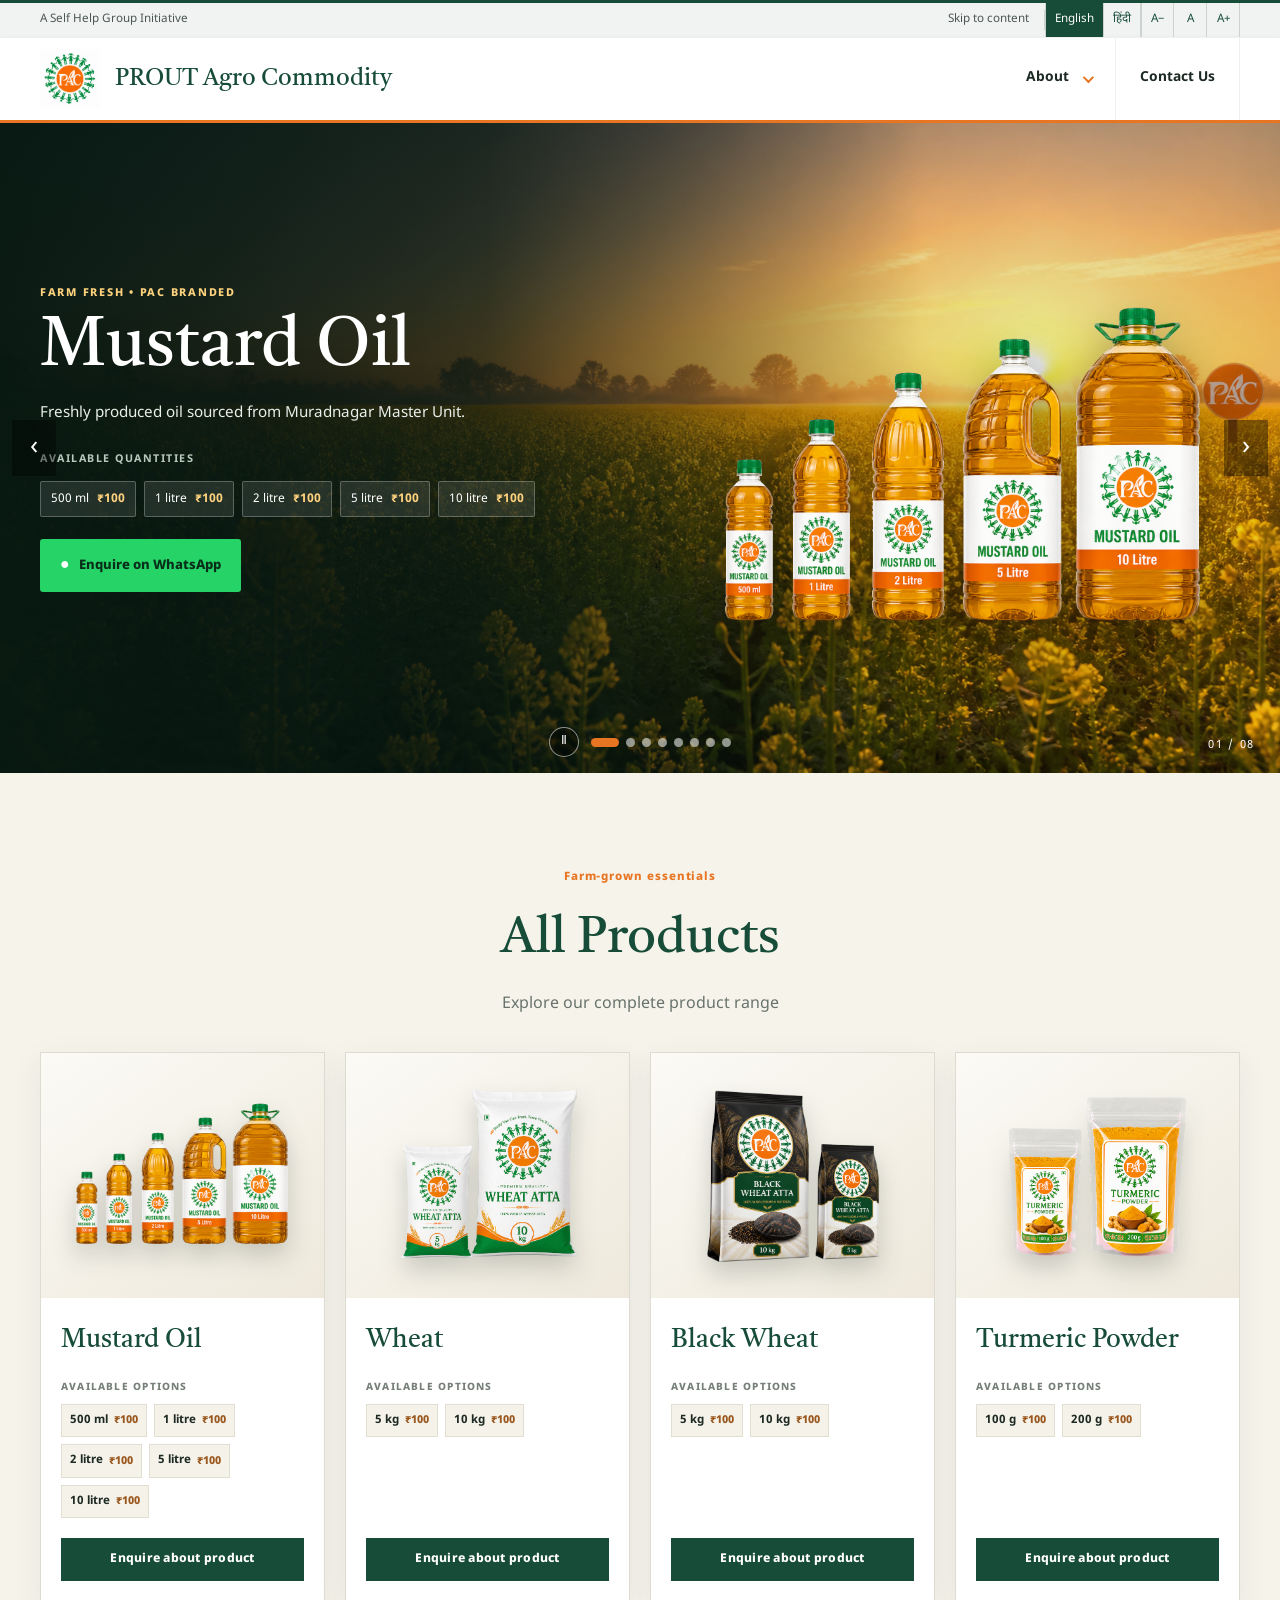
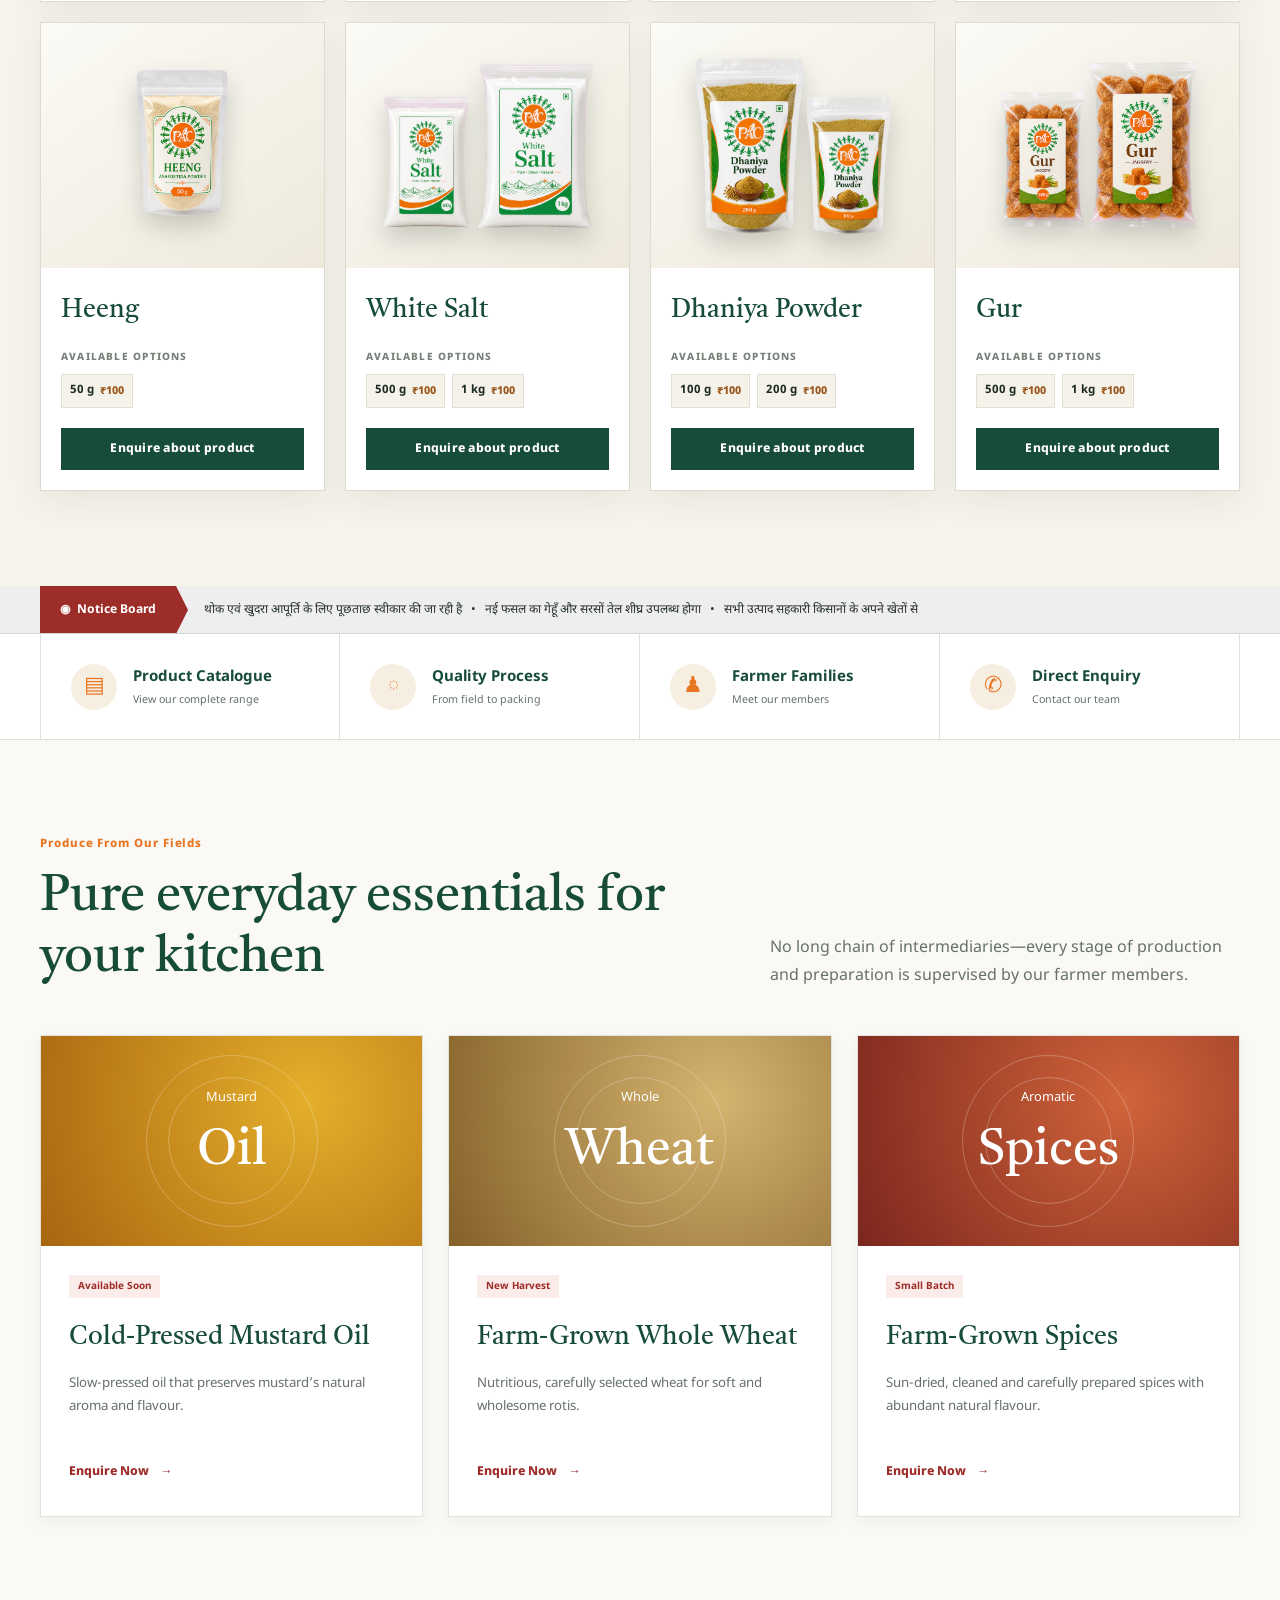
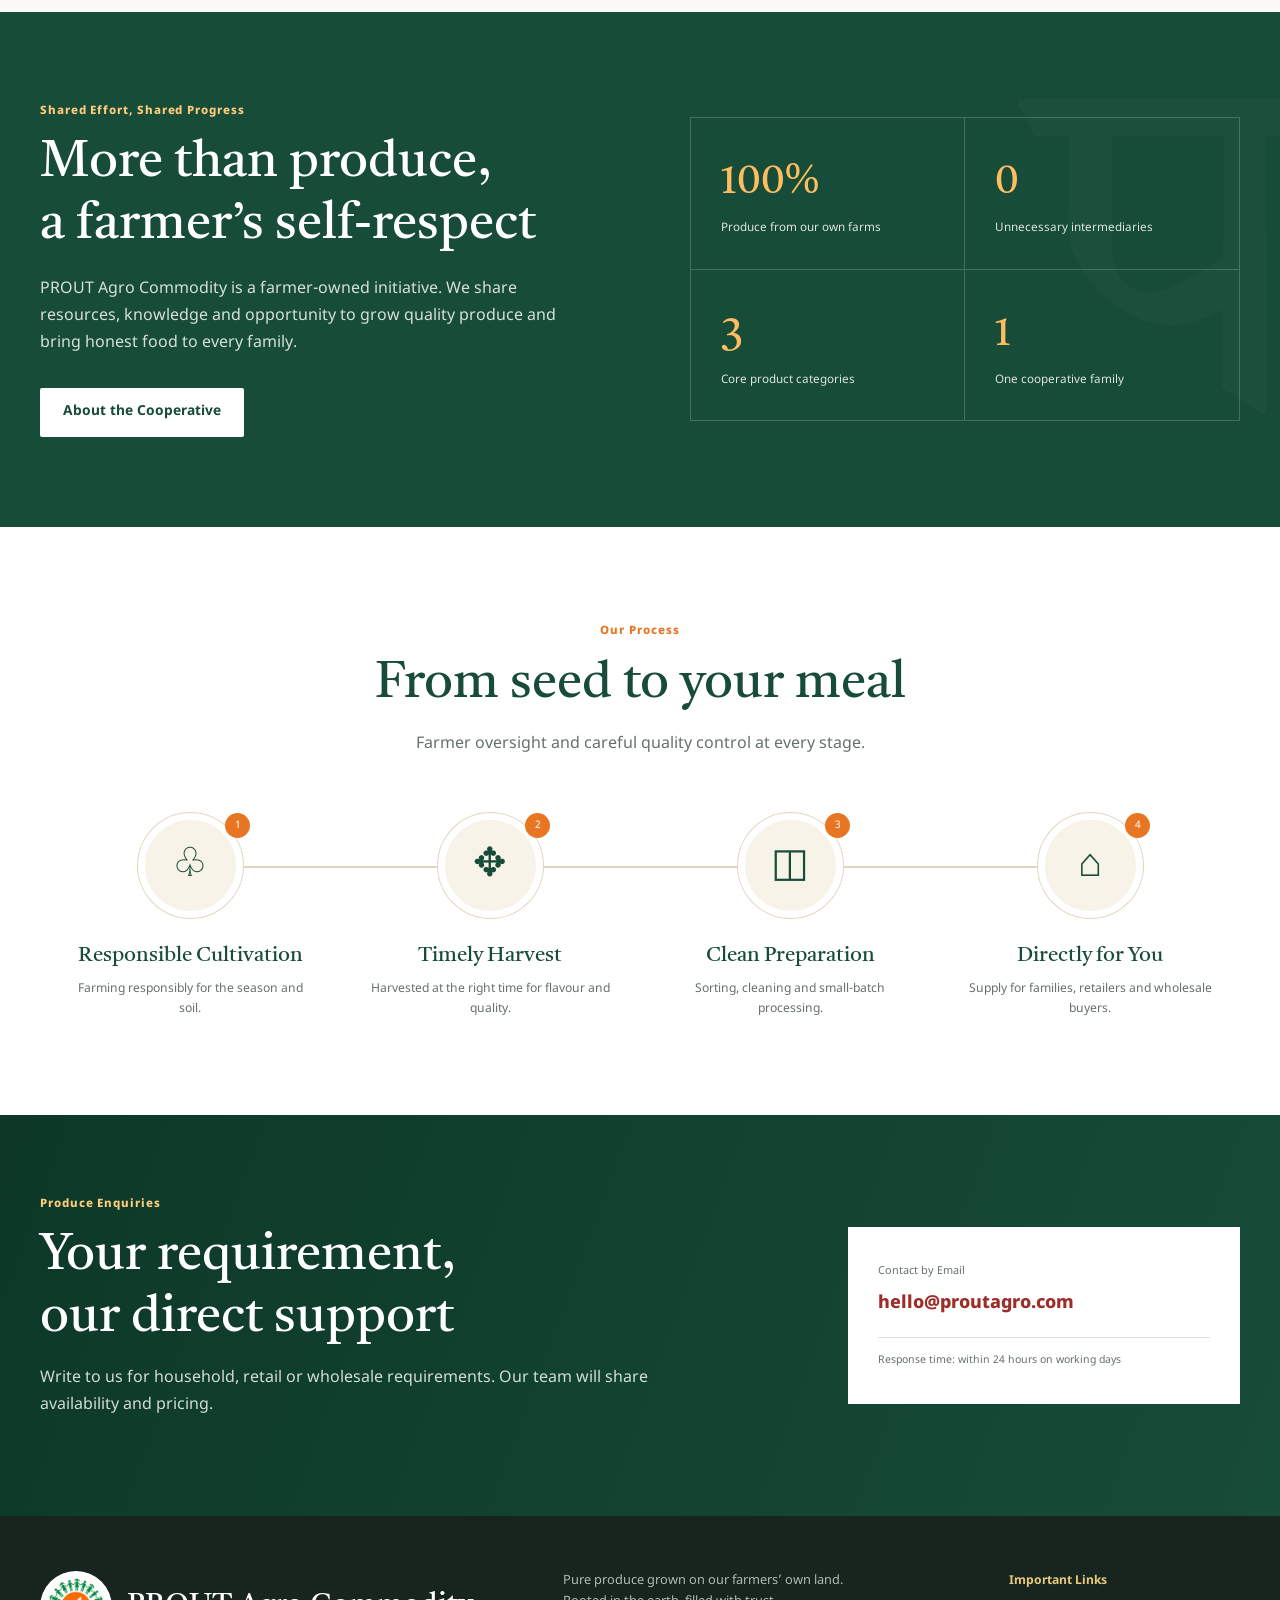
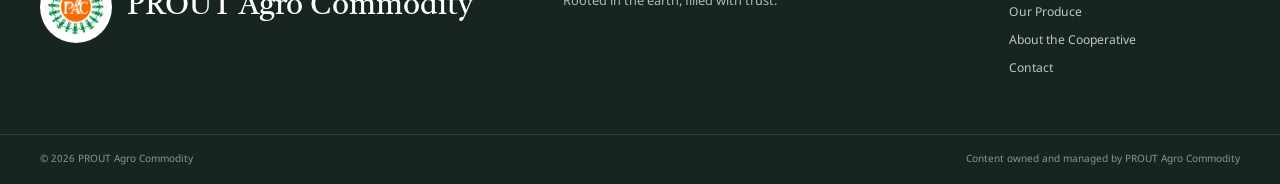
==== commit 7adbc673: "new menu item" ====
--- a/index.html
+++ b/index.html
@@ -22,7 +22,7 @@
 </head>
 <body>
   <a class="skip-link" href="#mukhya">मुख्य सामग्री पर जाएँ</a>
-  <div class="top-strip"><div class="container"><span>सूक्ष्म, लघु एवं मध्यम उद्यम सहकारी पहल</span><div><a href="#mukhya">सामग्री पर जाएँ</a><span class="language-switch" aria-label="Language selection"><button class="active" type="button" data-language="en">English</button><button type="button" data-language="hi">हिंदी</button></span><button type="button" data-size="minus" aria-label="अक्षर छोटे करें">अ−</button><button type="button" data-size="reset" aria-label="अक्षर सामान्य करें">अ</button><button type="button" data-size="plus" aria-label="अक्षर बड़े करें">अ+</button></div></div></div>
+  <div class="top-strip"><div class="container"><span>A Self Help Group Initiative</span><div><a href="#mukhya">सामग्री पर जाएँ</a><span class="language-switch" aria-label="Language selection"><button class="active" type="button" data-language="en">English</button><button type="button" data-language="hi">हिंदी</button></span><button type="button" data-size="minus" aria-label="अक्षर छोटे करें">अ−</button><button type="button" data-size="reset" aria-label="अक्षर सामान्य करें">अ</button><button type="button" data-size="plus" aria-label="अक्षर बड़े करें">अ+</button></div></div></div>
   <header class="site-header">
     <div class="container identity-row">
       <a class="brand" href="index.html" aria-label="PROUT Agro Commodity home page"><img class="brand-logo" src="media/logo.png" alt="PROUT Agro Commodity logo"><span><strong>PROUT Agro Commodity</strong></span></a>
@@ -37,8 +37,18 @@
       <div class="carousel-track" aria-live="polite"></div>
       <button class="carousel-control carousel-prev" type="button" aria-label="Previous product">‹</button>
       <button class="carousel-control carousel-next" type="button" aria-label="Next product">›</button>
-      <div class="carousel-dots" aria-label="Choose a product slide"></div>
+      <div class="carousel-status-controls">
+        <button class="carousel-pause" type="button" aria-label="Pause carousel" aria-pressed="false"><span aria-hidden="true">Ⅱ</span><span class="sr-only carousel-pause-label">Pause carousel</span></button>
+        <div class="carousel-dots" aria-label="Choose a product slide"></div>
+      </div>
       <span class="carousel-count" aria-hidden="true">01 / 08</span>
+    </section>
+
+    <section class="all-products section" aria-labelledby="all-products-title">
+      <div class="container">
+        <div class="products-heading"><p class="section-tag">Farm-grown essentials</p><h2 id="all-products-title">All Products</h2><p>Explore our complete product range</p></div>
+        <div class="all-products-grid" aria-live="polite"></div>
+      </div>
     </section>
 
     <section class="notice" aria-label="महत्वपूर्ण सूचना"><div class="container"><strong><span>◉</span> सूचना पट्ट</strong><div class="ticker"><p>थोक एवं खुदरा आपूर्ति के लिए पूछताछ स्वीकार की जा रही है&nbsp;&nbsp; • &nbsp;&nbsp;नई फसल का गेहूँ और सरसों तेल शीघ्र उपलब्ध होगा&nbsp;&nbsp; • &nbsp;&nbsp;सभी उत्पाद सहकारी किसानों के अपने खेतों से</p></div></div></section>
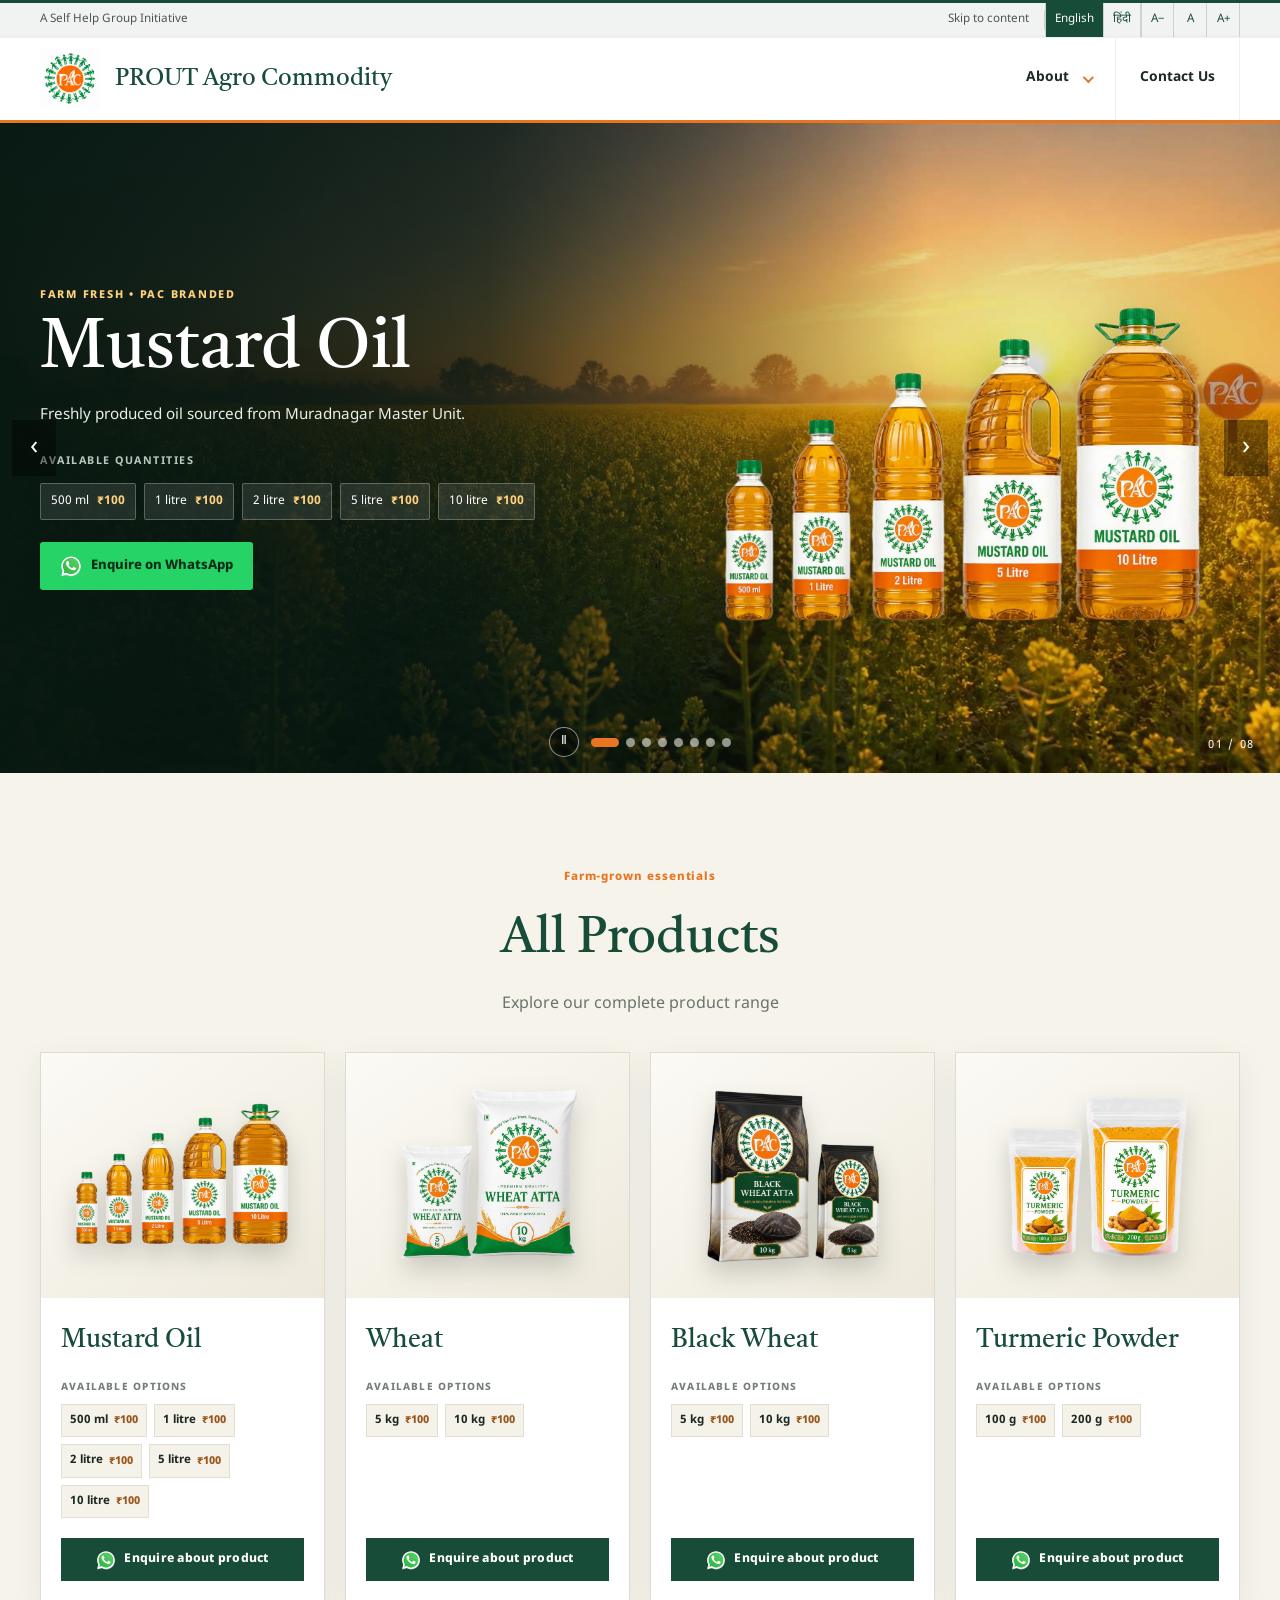
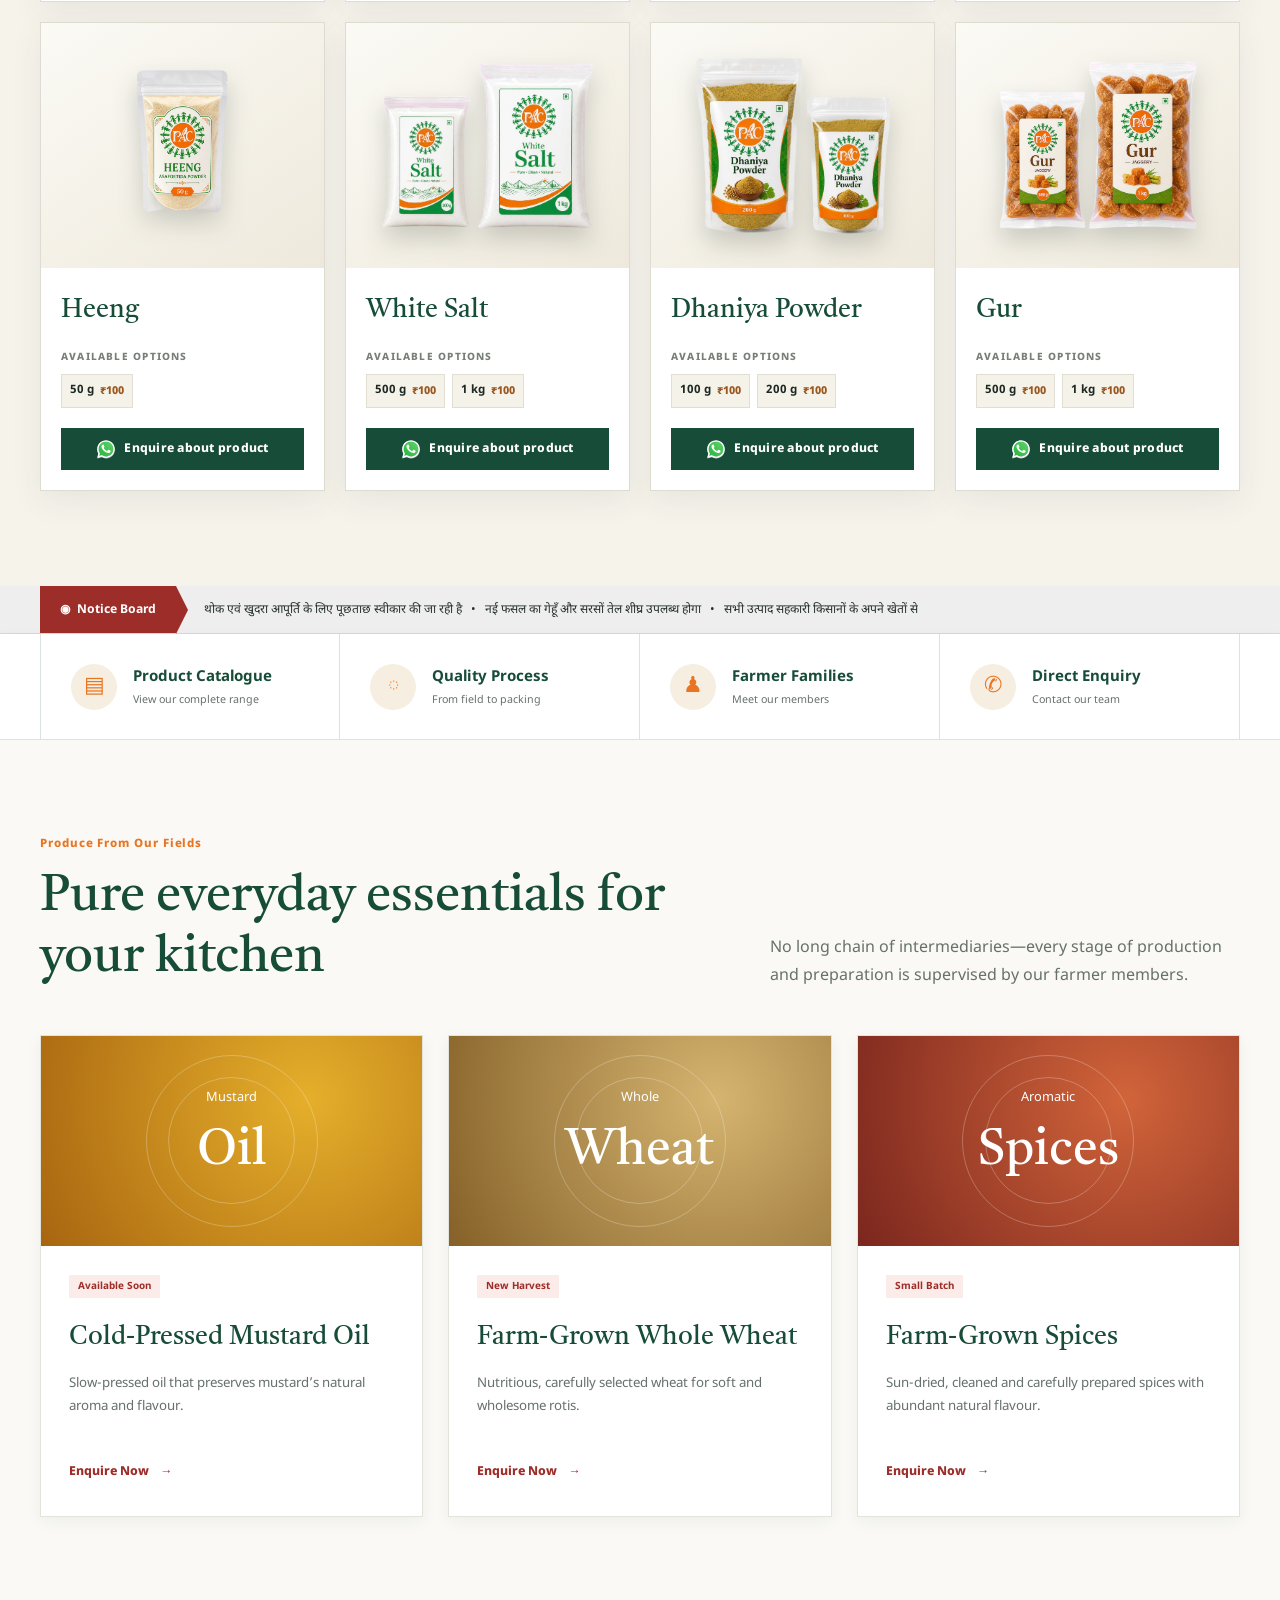
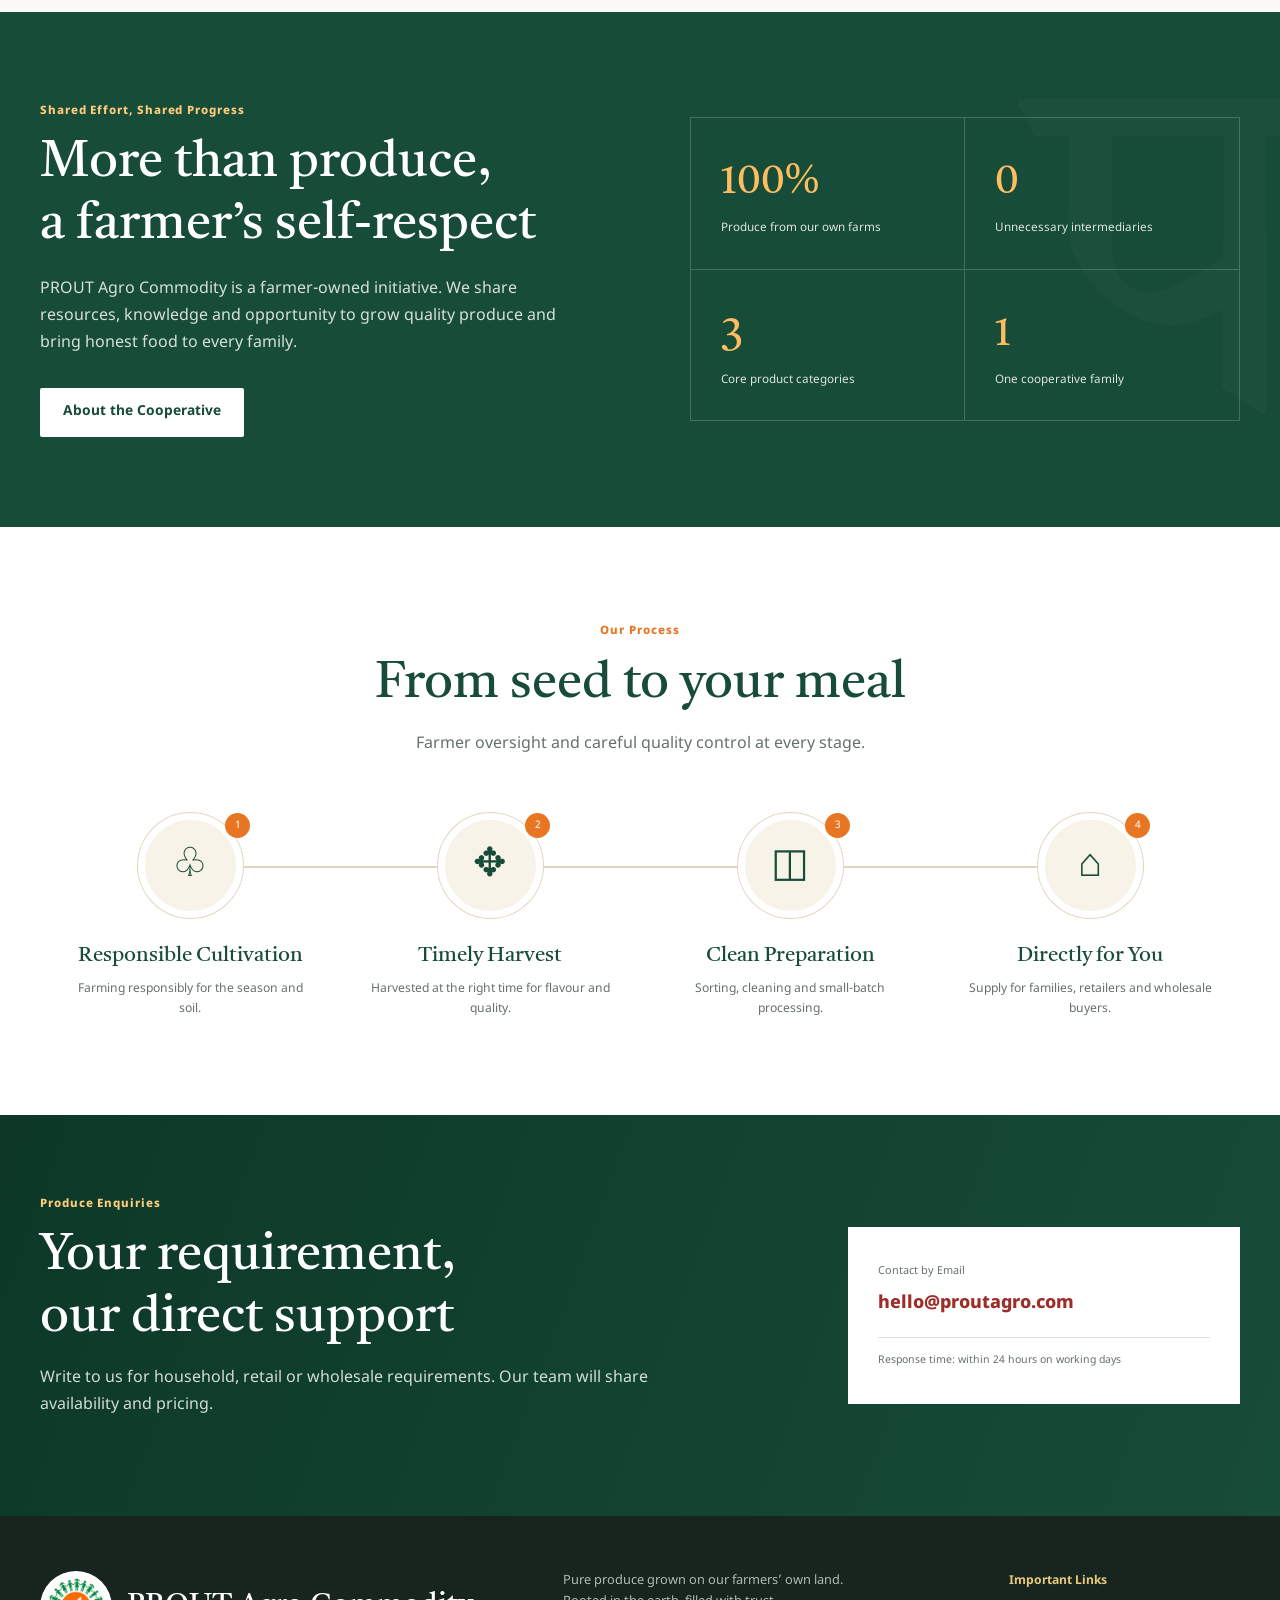
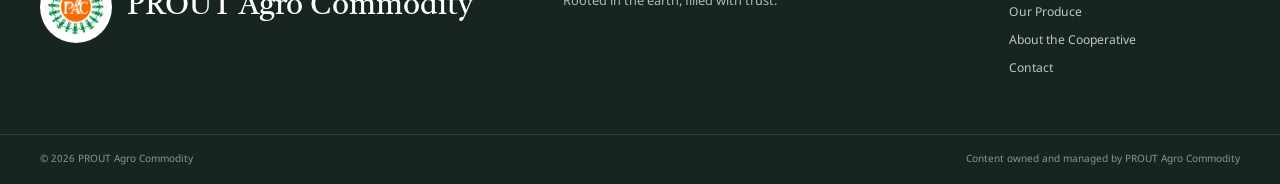
==== commit 3b6b6307: "reduced png sizes contd" ====
--- a/index.html
+++ b/index.html
@@ -6,8 +6,8 @@
   <meta name="description" content="PROUT Agro Commodity offers farm-grown mustard oil, whole wheat and spices, produced and prepared by our member farmers.">
   <meta name="keywords" content="PROUT Agro Commodity, farmers cooperative, mustard oil, whole wheat, farm spices, Indian agriculture, MSME cooperative">
   <meta name="author" content="PROUT Agro Commodity"><meta name="robots" content="index, follow, max-image-preview:large">
-  <meta property="og:type" content="website"><meta property="og:site_name" content="PROUT Agro Commodity"><meta property="og:title" content="PROUT Agro Commodity"><meta property="og:description" content="Pure farm-grown essentials, produced together and shared with care."><meta property="og:image" content="media/kisan-sahkarita-hero.png"><meta property="og:image:alt" content="PROUT Agro Commodity farmers standing in their fields"><meta property="og:locale" content="en_IN"><meta property="og:locale:alternate" content="hi_IN">
-  <meta name="twitter:card" content="summary_large_image"><meta name="twitter:title" content="PROUT Agro Commodity"><meta name="twitter:description" content="Mustard oil, whole wheat and spices grown by our member farmers."><meta name="twitter:image" content="media/kisan-sahkarita-hero.png">
+  <meta property="og:type" content="website"><meta property="og:site_name" content="PROUT Agro Commodity"><meta property="og:title" content="PROUT Agro Commodity"><meta property="og:description" content="Pure farm-grown essentials, produced together and shared with care."><meta property="og:image" content="media/pages/kisan-sahkarita-hero.png"><meta property="og:image:alt" content="PROUT Agro Commodity farmers standing in their fields"><meta property="og:locale" content="en_IN"><meta property="og:locale:alternate" content="hi_IN">
+  <meta name="twitter:card" content="summary_large_image"><meta name="twitter:title" content="PROUT Agro Commodity"><meta name="twitter:description" content="Mustard oil, whole wheat and spices grown by our member farmers."><meta name="twitter:image" content="media/pages/kisan-sahkarita-hero.png">
   <meta name="theme-color" content="#174c38">
   <link rel="icon" type="image/png" href="media/meta/favicon-96x96.png" sizes="96x96">
   <link rel="icon" type="image/svg+xml" href="media/meta/favicon.svg">
--- a/css/style.css
+++ b/css/style.css
@@ -6,7 +6,7 @@
 .section{padding:95px 0}.section-tag{color:var(--saffron);font-size:.72rem;font-weight:800;letter-spacing:.08em;margin:0 0 12px}.section-tag.light{color:#ffcb7d}.title-row{display:flex;justify-content:space-between;align-items:end;gap:60px;margin-bottom:45px}.title-row h2,.cooperative h2,.center-title h2,.contact h2,.about-lead h2,.mission h2,.history h2{font-family:var(--serif);font-size:clamp(2.1rem,4vw,3.4rem);line-height:1.2;font-weight:400;margin:0;color:var(--green)}.title-row>p{max-width:470px;color:var(--muted);margin:0}.produce{background:#faf9f5}.produce-grid{display:grid;grid-template-columns:repeat(3,1fr);gap:25px}.produce-grid article{background:white;border:1px solid #e3e3dd;box-shadow:0 5px 15px rgba(15,52,37,.05);transition:.25s}.produce-grid article:hover{transform:translateY(-5px);box-shadow:0 12px 25px rgba(15,52,37,.1)}.produce-visual{height:210px;display:flex;align-items:center;justify-content:center;flex-direction:column;color:white;position:relative;overflow:hidden}.produce-visual:before,.produce-visual:after{content:"";position:absolute;border-radius:50%;border:1px solid rgba(255,255,255,.25)}.produce-visual:before{width:170px;height:170px}.produce-visual:after{width:125px;height:125px}.produce-visual span,.produce-visual b{position:relative;z-index:1}.produce-visual span{font-size:.8rem}.produce-visual b{font-family:var(--serif);font-size:3.1rem;font-weight:400}.mustard{background:radial-gradient(circle at 70% 30%,#e5af2b,#a86510)}.wheat{background:radial-gradient(circle at 70% 30%,#d5b470,#856129)}.spices{background:radial-gradient(circle at 70% 30%,#d1643a,#7b261e)}.card-body{padding:26px 28px 30px}.status{font-size:.62rem;color:var(--red);background:#fbebe9;padding:5px 9px;font-weight:700}.card-body h3{font-family:var(--serif);font-size:1.65rem;color:var(--green);font-weight:400;margin:16px 0 6px}.card-body p{font-size:.83rem;color:var(--muted);min-height:72px}.card-body a{font-size:.77rem;color:var(--red);font-weight:800}.card-body a b{margin-left:8px}
 .cooperative{background:var(--green);color:white;padding:90px 0;position:relative;overflow:hidden}.cooperative:after{content:"प";position:absolute;right:-30px;bottom:-180px;font-family:var(--serif);font-size:500px;color:rgba(255,255,255,.025)}.cooperative-grid{display:grid;grid-template-columns:1fr 1fr;gap:100px;align-items:center;position:relative;z-index:1}.cooperative h2,.contact h2,.history h2{color:white}.cooperative p:not(.section-tag){color:#d6e0db;max-width:600px;margin:20px 0 30px}.stats{display:grid;grid-template-columns:1fr 1fr;border:1px solid rgba(255,255,255,.2)}.stats>div{padding:30px;border-right:1px solid rgba(255,255,255,.2);border-bottom:1px solid rgba(255,255,255,.2);display:flex;flex-direction:column}.stats>div:nth-child(even){border-right:0}.stats>div:nth-child(n+3){border-bottom:0}.stats strong{font-family:var(--serif);font-size:2.6rem;color:#ffbd61;font-weight:400}.stats span{font-size:.73rem;color:#dce5e0}.center-title{text-align:center;margin-bottom:55px}.center-title>p:last-child{color:var(--muted)}.process-line{display:grid;grid-template-columns:repeat(4,1fr);position:relative}.process-line:before{content:"";position:absolute;height:2px;left:12%;right:12%;top:53px;background:#e0d5bf}.process-line>div{text-align:center;position:relative;padding:0 28px}.process-line i{position:absolute;top:0;right:30%;width:25px;height:25px;background:var(--saffron);color:white;border-radius:50%;font-style:normal;font-size:.65rem;display:grid;place-items:center;z-index:2}.process-symbol{width:105px;height:105px;border-radius:50%;display:grid;place-items:center;background:var(--cream);border:7px solid white;box-shadow:0 0 0 1px #e0d5bf;margin:auto;font-size:2.5rem;color:var(--green);position:relative}.process-line h3{font-family:var(--serif);font-size:1.3rem;color:var(--green);font-weight:400;margin:20px 0 5px}.process-line p{font-size:.76rem;color:var(--muted);margin:0}.contact{padding:80px 0;background:linear-gradient(110deg,var(--green2),var(--green));color:white}.contact-grid{display:grid;grid-template-columns:1.3fr .7fr;gap:80px;align-items:center}.contact p:not(.section-tag){max-width:620px;color:#d1ddd7}.contact-card{background:white;color:var(--ink);padding:30px}.contact-card span{font-size:.68rem;color:var(--muted)}.contact-card a{display:block;color:var(--red);font-size:1.12rem;font-weight:800;margin:5px 0 18px}.contact-card hr{border:0;border-top:1px solid var(--line)}.contact-card small{color:var(--muted);font-size:.66rem}
 footer{background:#17251e;color:white}.footer-main{padding:55px 0;display:grid;grid-template-columns:1.2fr 1fr .6fr;gap:60px;align-items:start}.footer-brand .brand-seal{border-color:#d9c894;background:transparent;color:#fff}.footer-brand .brand-seal:after{border-color:#d9c894}.footer-brand strong{color:white}.footer-brand small{color:#b8c4bd}.footer-main>p{color:#aebbb4;font-size:.8rem;margin:0}.footer-main>div{display:flex;flex-direction:column;gap:7px;font-size:.76rem}.footer-main>div strong{color:#e5c87b;margin-bottom:5px}.footer-main>div a{color:#bdc8c2}.footer-bottom{border-top:1px solid rgba(255,255,255,.1);padding:16px 0;font-size:.63rem;color:#87978e}.footer-bottom .container{display:flex;justify-content:space-between}
-.page-banner{background:linear-gradient(90deg,rgba(9,46,32,.96),rgba(23,76,56,.8)),url('../media/kisan-sahkarita-hero.png') center 58%/cover;padding:72px 0;color:white}.page-banner p{font-size:.7rem;color:#d0dcd6;margin:0}.page-banner h1{font-family:var(--serif);font-size:3.5rem;font-weight:400;margin:15px 0 0}.page-banner span{color:#ffd18e}.about-grid{display:grid;grid-template-columns:.75fr 1.25fr;gap:100px;align-items:center}.about-mark{height:390px;background:#efe4c7;display:flex;flex-direction:column;align-items:center;justify-content:center;position:relative;border:1px solid #ddca9b}.about-mark:before,.about-mark:after{content:"";position:absolute;border:1px solid rgba(23,76,56,.18);border-radius:50%}.about-mark:before{width:250px;height:250px}.about-mark:after{width:310px;height:310px}.about-mark span,.about-mark strong,.about-mark b{position:relative;z-index:1}.about-mark span{font-size:.8rem;color:var(--saffron)}.about-mark strong{font-family:var(--serif);font-size:4.6rem;color:var(--green);font-weight:400;line-height:1.1}.about-mark b{font-size:.72rem;color:#76572d}.about-lead h2{margin-bottom:22px}.about-lead p:not(.section-tag){color:var(--muted)}.mission{background:#f2eee3;padding:80px 0}.mission-grid{display:grid;grid-template-columns:1fr 1fr;gap:1px;background:#d9d4c8}.mission article{background:#f2eee3;padding:45px}.mission article>span{font-size:.7rem;font-weight:800;color:var(--saffron)}.mission h2{font-size:2rem;margin:12px 0}.mission p{color:var(--muted);font-size:.84rem}.values-grid{display:grid;grid-template-columns:repeat(4,1fr);border-top:1px solid var(--line)}.values-grid article{position:relative;padding:35px 28px;border-right:1px solid var(--line)}.values-grid article:first-child{border-left:1px solid var(--line)}.values-grid b{position:absolute;right:20px;top:18px;color:#b9c1bc;font-family:var(--serif);font-weight:400}.values-grid>article>span{font-size:2rem;color:var(--saffron)}.values-grid h3{font-family:var(--serif);font-size:1.4rem;color:var(--green);font-weight:400}.values-grid p{font-size:.76rem;color:var(--muted)}.history{background:var(--green);color:white;padding:85px 0}.history-grid{display:grid;grid-template-columns:.8fr 1.2fr;gap:100px}.history ol{list-style:none;margin:0;padding:0;border-left:1px solid rgba(255,255,255,.25)}.history li{padding:0 0 32px 38px;position:relative}.history li:before{content:"";position:absolute;left:-7px;top:5px;width:12px;height:12px;border-radius:50%;background:var(--saffron);border:3px solid var(--green)}.history li span{font-size:.63rem;color:#ffc36d}.history li strong{display:block;font-family:var(--serif);font-size:1.3rem;font-weight:400}.history li p{color:#c7d4cd;font-size:.78rem;margin:5px 0 0}
+.page-banner{background:linear-gradient(90deg,rgba(9,46,32,.96),rgba(23,76,56,.8)),url('../media/pages/kisan-sahkarita-hero.png') center 58%/cover;padding:72px 0;color:white}  .page-banner p{font-size:.7rem;color:#d0dcd6;margin:0}  .page-banner h1{font-family:var(--serif);font-size:3.5rem;font-weight:400;margin:15px 0 0}  .page-banner span{color:#ffd18e}  .about-grid{display:grid;grid-template-columns:.75fr 1.25fr;gap:100px;align-items:center}  .about-mark{height:390px;background:#efe4c7;display:flex;flex-direction:column;align-items:center;justify-content:center;position:relative;border:1px solid #ddca9b}  .about-mark:before,.about-mark:after{content:"";position:absolute;border:1px solid rgba(23,76,56,.18);border-radius:50%}  .about-mark:before{width:250px;height:250px}  .about-mark:after{width:310px;height:310px}  .about-mark span,.about-mark strong,.about-mark b{position:relative;z-index:1}  .about-mark span{font-size:.8rem;color:var(--saffron)}  .about-mark strong{font-family:var(--serif);font-size:4.6rem;color:var(--green);font-weight:400;line-height:1.1}  .about-mark b{font-size:.72rem;color:#76572d}  .about-lead h2{margin-bottom:22px}  .about-lead p:not(.section-tag){color:var(--muted)}  .mission{background:#f2eee3;padding:80px 0}  .mission-grid{display:grid;grid-template-columns:1fr 1fr;gap:1px;background:#d9d4c8}  .mission article{background:#f2eee3;padding:45px}  .mission article>span{font-size:.7rem;font-weight:800;color:var(--saffron)}  .mission h2{font-size:2rem;margin:12px 0}  .mission p{color:var(--muted);font-size:.84rem}  .values-grid{display:grid;grid-template-columns:repeat(4,1fr);border-top:1px solid var(--line)}  .values-grid article{position:relative;padding:35px 28px;border-right:1px solid var(--line)}  .values-grid article:first-child{border-left:1px solid var(--line)}  .values-grid b{position:absolute;right:20px;top:18px;color:#b9c1bc;font-family:var(--serif);font-weight:400}  .values-grid>article>span{font-size:2rem;color:var(--saffron)}  .values-grid h3{font-family:var(--serif);font-size:1.4rem;color:var(--green);font-weight:400}  .values-grid p{font-size:.76rem;color:var(--muted)}  .history{background:var(--green);color:white;padding:85px 0}  .history-grid{display:grid;grid-template-columns:.8fr 1.2fr;gap:100px}  .history ol{list-style:none;margin:0;padding:0;border-left:1px solid rgba(255,255,255,.25)}  .history li{padding:0 0 32px 38px;position:relative}  .history li:before{content:"";position:absolute;left:-7px;top:5px;width:12px;height:12px;border-radius:50%;background:var(--saffron);border:3px solid var(--green)}  .history li span{font-size:.63rem;color:#ffc36d}  .history li strong{display:block;font-family:var(--serif);font-size:1.3rem;font-weight:400}  .history li p{color:#c7d4cd;font-size:.78rem;margin:5px 0 0}
 @media(max-width:900px){.identity-badge{display:none}.site-nav{display:none;position:absolute;top:100%;left:0;right:0;background:white;flex-direction:column;z-index:20;box-shadow:0 10px 20px rgba(0,0,0,.1)}.site-nav.open{display:flex}.site-nav a{padding:15px 20px;border-bottom:1px solid var(--line)}.nav-wrap{position:relative}.nav-toggle{display:block}.nav-enquiry{margin-left:auto}.hero{height:530px}.hero>img{object-position:62% center}.quick-grid{grid-template-columns:1fr 1fr}.produce-grid{grid-template-columns:1fr}.produce-grid article{display:grid;grid-template-columns:.7fr 1.3fr}.cooperative-grid,.contact-grid,.about-grid,.history-grid{grid-template-columns:1fr}.process-line{grid-template-columns:1fr 1fr;gap:45px}.process-line:before{display:none}.values-grid{grid-template-columns:1fr 1fr}.footer-main{grid-template-columns:1fr 1fr}.footer-main>p{grid-column:1/-1}}
 @media(max-width:600px){.container{width:min(100% - 28px,1200px)}.top-strip .container>span,.top-strip a{display:none}.top-strip .container{justify-content:flex-end}.identity-row{height:90px}.brand-seal{width:52px;height:52px}.brand strong{font-size:1.45rem}.search{display:none}.nav-wrap{height:52px}.hero{height:580px}.hero>img{object-position:68% center}.hero-shade{background:linear-gradient(90deg,rgba(8,31,22,.9),rgba(8,31,22,.47))}.hero-content{justify-content:flex-end;padding-bottom:70px}.hero h1{font-size:3.25rem}.hero-content>p:not(.hero-kicker){font-size:.9rem}.hero-actions{flex-direction:column;align-items:flex-start}.notice{height:44px}.notice strong{padding:0 10px}.quick-grid{grid-template-columns:1fr}.quick-grid>a{min-height:80px;border-bottom:1px solid var(--line)}.section{padding:65px 0}.title-row{flex-direction:column;align-items:flex-start;gap:20px}.produce-grid article{display:block}.cooperative-grid{gap:45px}.stats>div{padding:20px}.process-line{grid-template-columns:1fr}.contact-grid{gap:35px}.footer-main{grid-template-columns:1fr;gap:30px}.footer-main>p{grid-column:auto}.footer-bottom .container{flex-direction:column;gap:6px}.about-mark{height:310px}.mission-grid{grid-template-columns:1fr}.mission article{padding:30px}.values-grid{grid-template-columns:1fr}.values-grid article,.values-grid article:first-child{border-left:1px solid var(--line);border-bottom:1px solid var(--line)}.page-banner h1{font-size:2.8rem}}
 @media(prefers-reduced-motion:reduce){html{scroll-behavior:auto}.ticker p{animation:none}.produce-grid article{transition:none}}
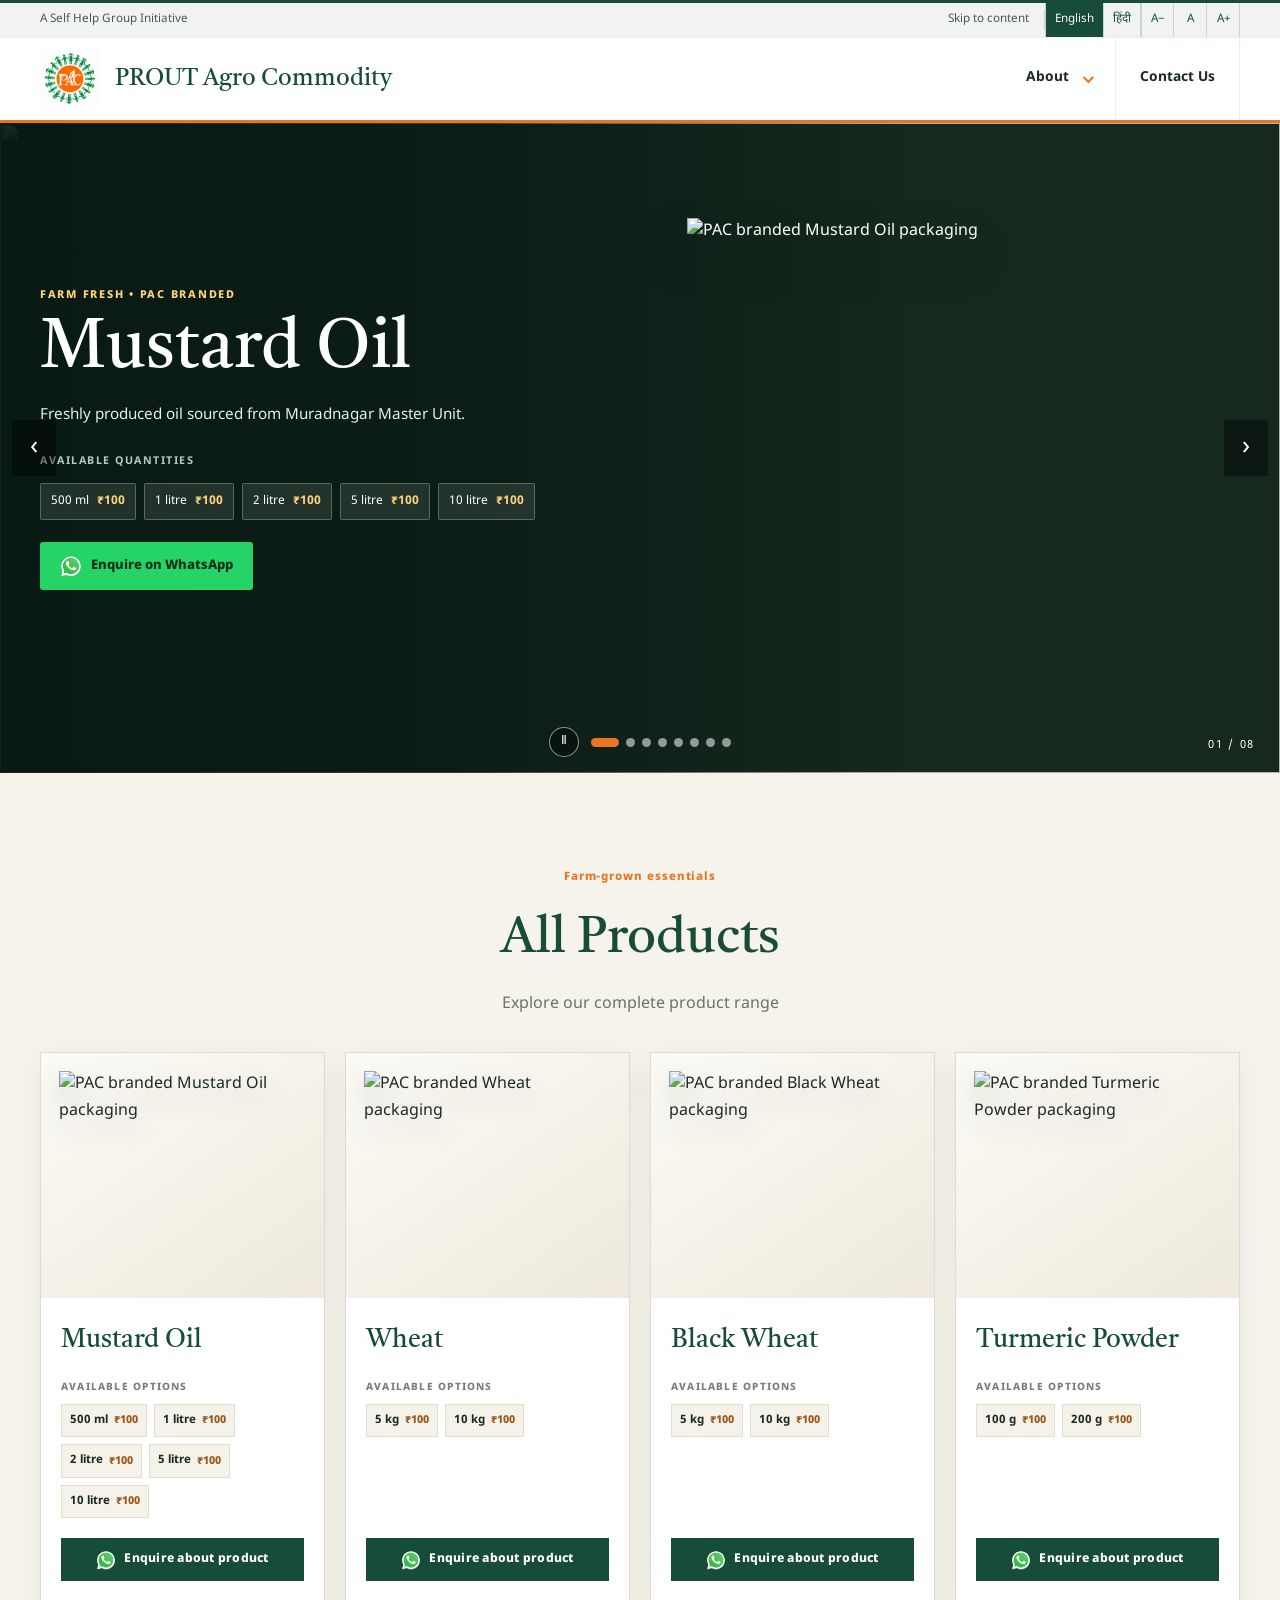
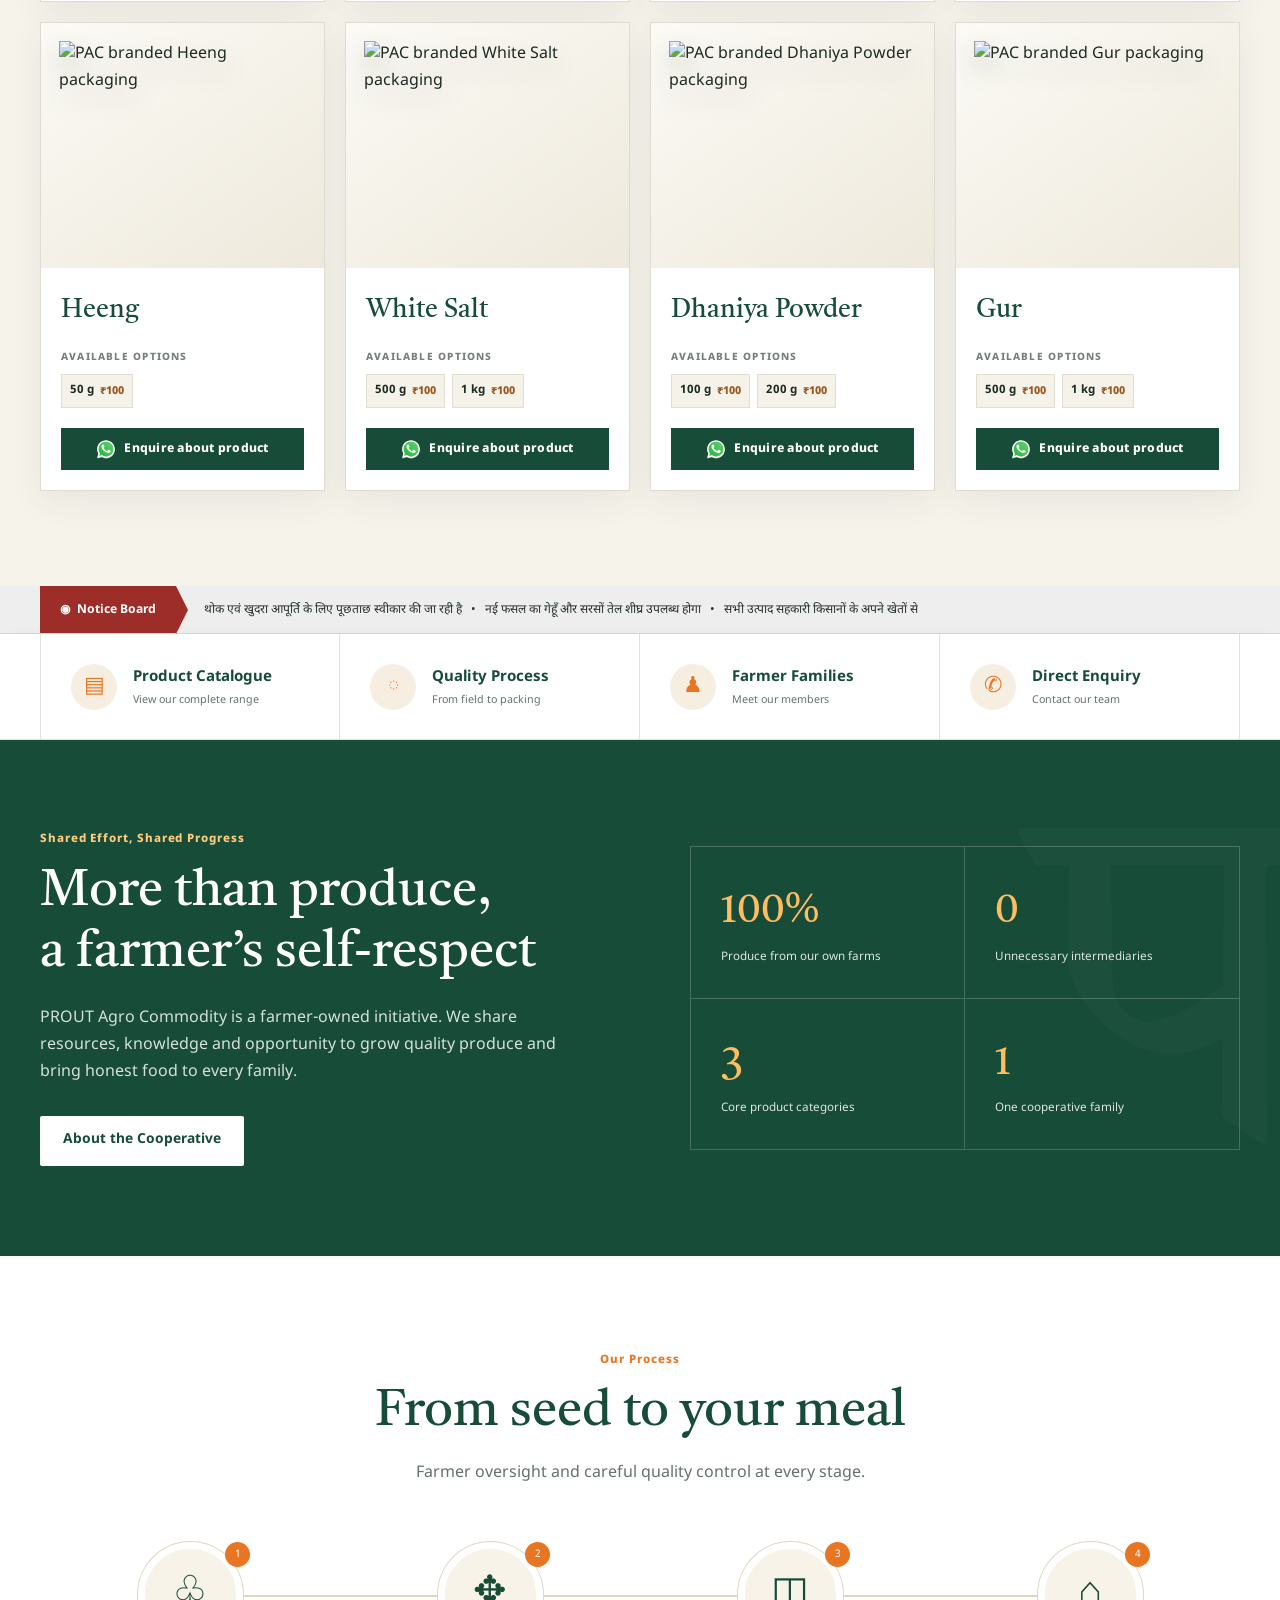
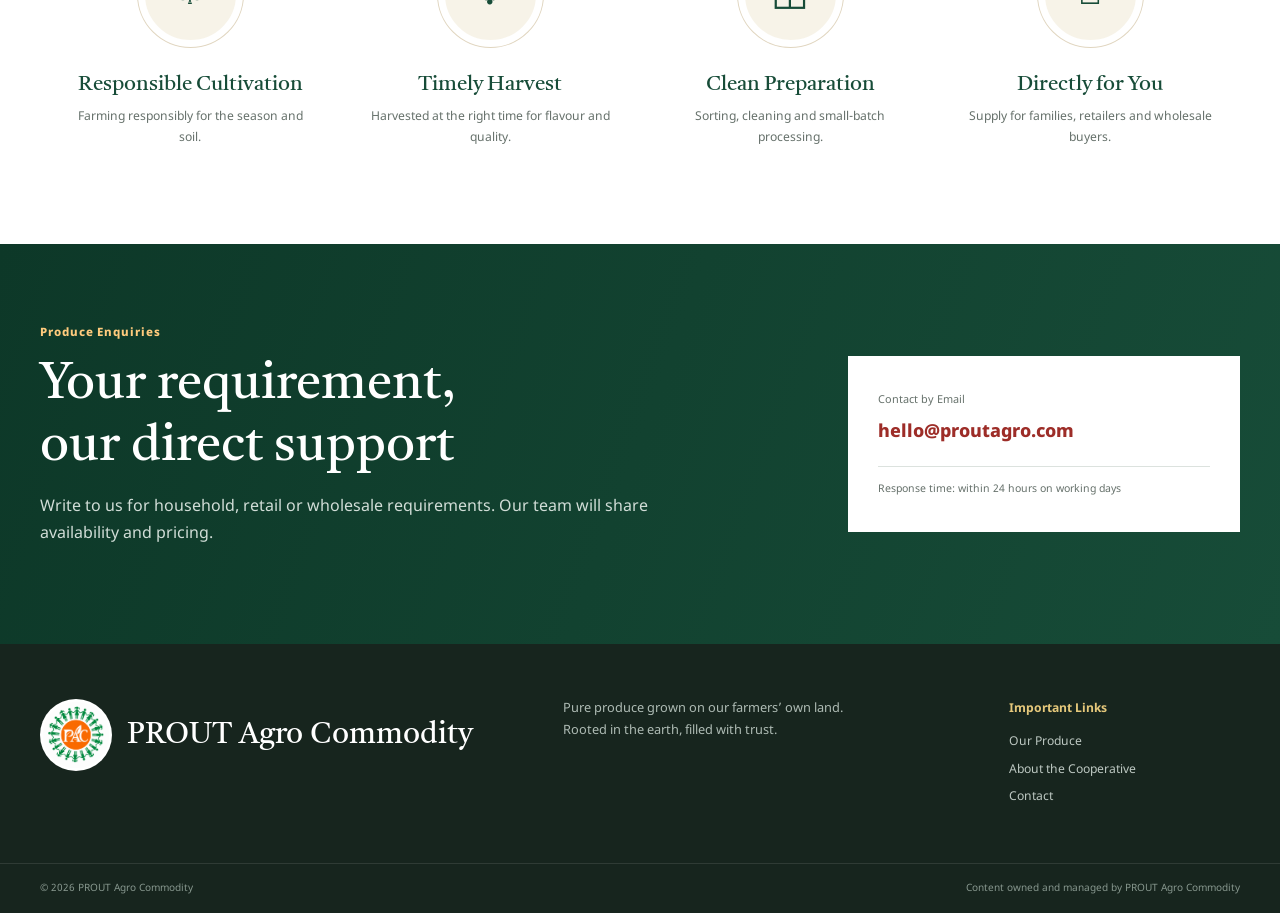
==== commit c45b3bb8: "data structure changes" ====
--- a/index.html
+++ b/index.html
@@ -55,7 +55,6 @@
 
     <section class="quick-links"><div class="container quick-grid"><a href="#upaj"><span class="quick-icon">▤</span><span><strong>उत्पाद सूची</strong><small>हमारी पूरी उपज देखें</small></span></a><a href="#prakriya"><span class="quick-icon">◌</span><span><strong>गुणवत्ता प्रक्रिया</strong><small>खेत से पैकिंग तक</small></span></a><a href="pages/about.html"><span class="quick-icon">♟</span><span><strong>किसान परिवार</strong><small>हमारे सदस्यों से मिलें</small></span></a><a href="#sampark"><span class="quick-icon">✆</span><span><strong>सीधी पूछताछ</strong><small>हमसे संपर्क करें</small></span></a></div></section>
 
-    <section id="upaj" class="section produce"><div class="container"><div class="title-row"><div><p class="section-tag">हमारे खेतों की उपज</p><h2>रसोई की रोज़मर्रा की शुद्ध ज़रूरतें</h2></div><p>बिचौलियों की लंबी श्रृंखला नहीं—उत्पादन और तैयारी की हर अवस्था हमारे किसान सदस्यों की देखरेख में।</p></div><div class="produce-grid"><article><div class="produce-visual mustard"><span>सरसों</span><b>तेल</b></div><div class="card-body"><span class="status">शीघ्र उपलब्ध</span><h3>कच्ची घानी सरसों तेल</h3><p>धीमी गति से निकाला गया तेल, जिसमें सरसों की प्राकृतिक सुगंध और स्वाद सुरक्षित रहे।</p><a href="#sampark">जानकारी लें <b>→</b></a></div></article><article><div class="produce-visual wheat"><span>संपूर्ण</span><b>गेहूँ</b></div><div class="card-body"><span class="status">नई फसल</span><h3>खेत का साबुत गेहूँ</h3><p>चुने हुए दानों वाला पौष्टिक गेहूँ, घर की मुलायम और स्वादिष्ट रोटियों के लिए।</p><a href="#sampark">जानकारी लें <b>→</b></a></div></article><article><div class="produce-visual spices"><span>सुगंधित</span><b>मसाले</b></div><div class="card-body"><span class="status">छोटी खेप</span><h3>खेत में उगे मसाले</h3><p>धूप में सुखाए, साफ किए और सावधानी से तैयार किए गए भरपूर स्वाद वाले मसाले।</p><a href="#sampark">जानकारी लें <b>→</b></a></div></article></div></div></section>
 
     <section class="cooperative"><div class="container cooperative-grid"><div><p class="section-tag light">साझी मेहनत, साझा उन्नति</p><h2>सिर्फ़ उत्पाद नहीं,<br>किसान का आत्मसम्मान</h2><p>PROUT Agro Commodity एक किसान-स्वामित्व वाली सहकारी पहल है। हम संसाधन, ज्ञान और अवसर साझा करके अच्छी उपज उगाते हैं और हर परिवार तक ईमानदार खाद्य सामग्री पहुँचाते हैं।</p><a class="button pale" href="pages/about.html">सहकारिता के बारे में</a></div><div class="stats"><div><strong>१००%</strong><span>अपने खेतों की उपज</span></div><div><strong>०</strong><span>अनावश्यक बिचौलिए</span></div><div><strong>३</strong><span>मुख्य उत्पाद श्रेणियाँ</span></div><div><strong>१</strong><span>साझा किसान परिवार</span></div></div></div></section>
 
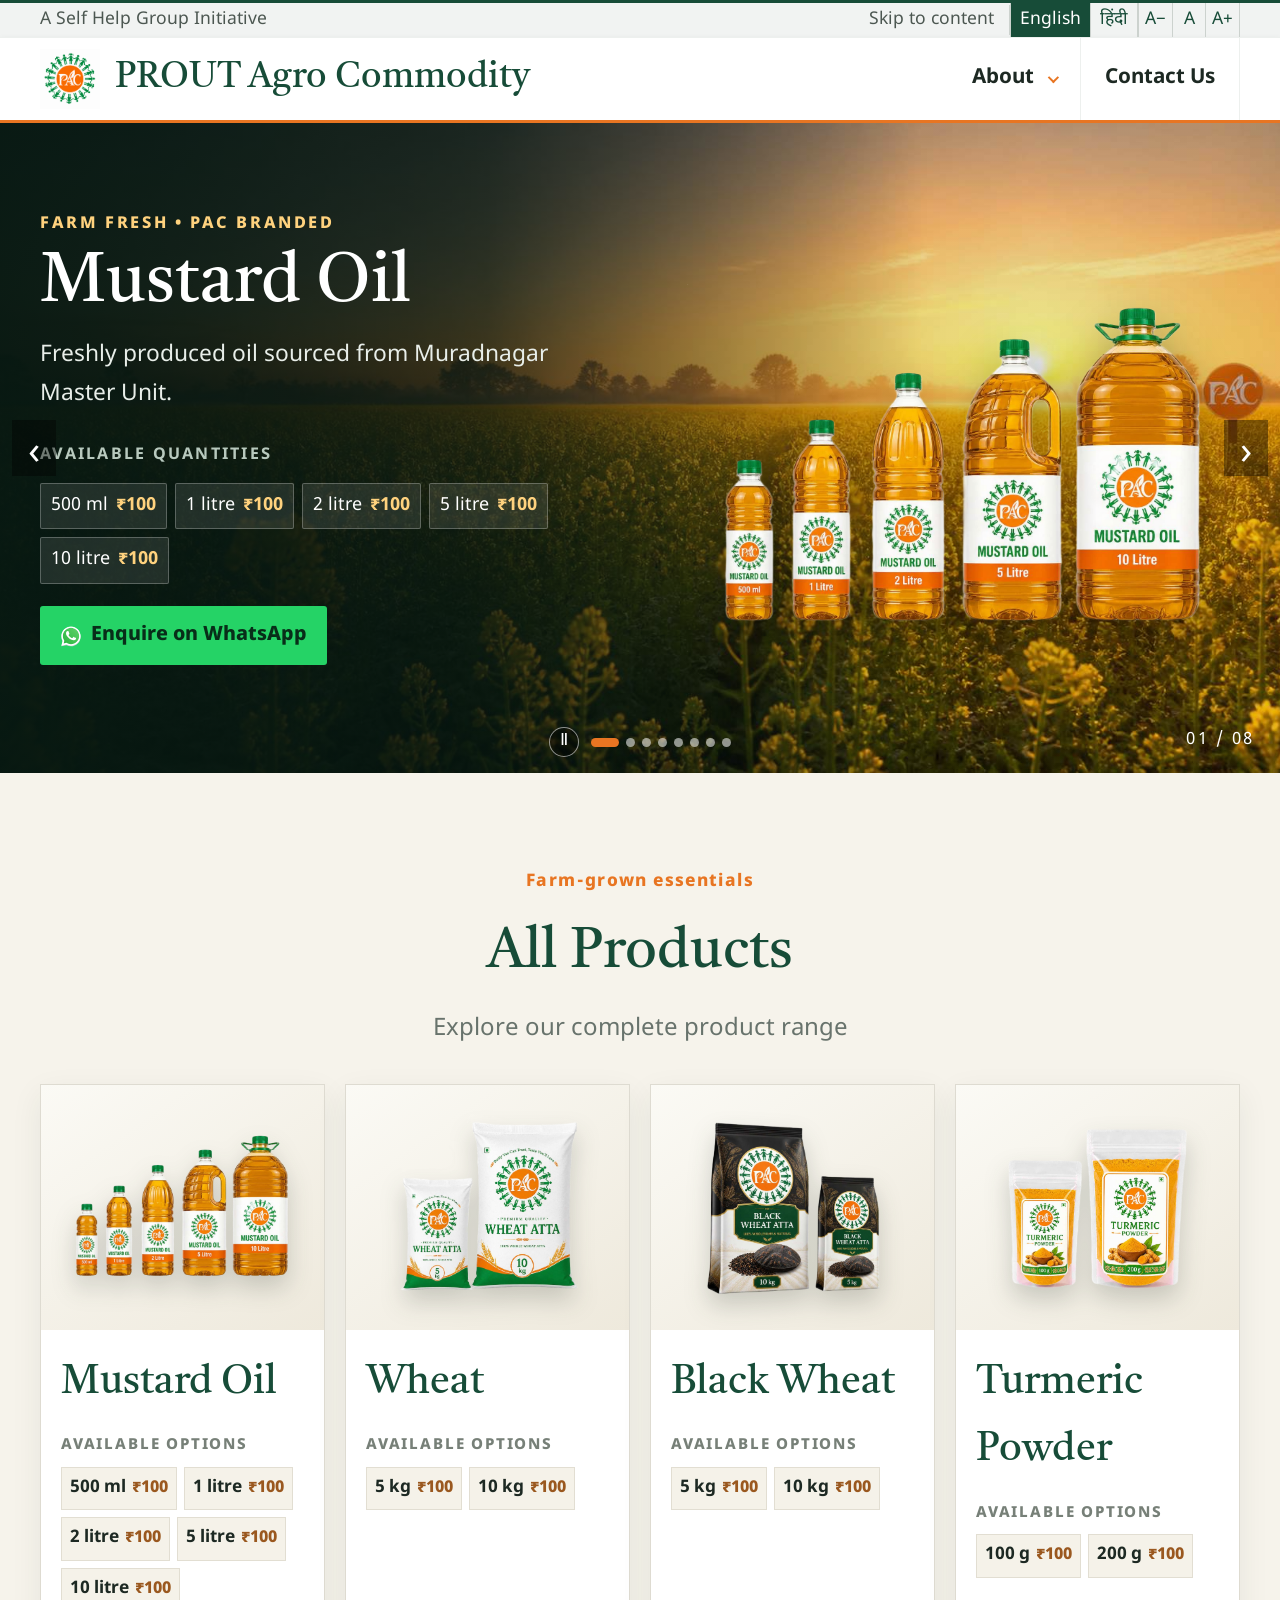
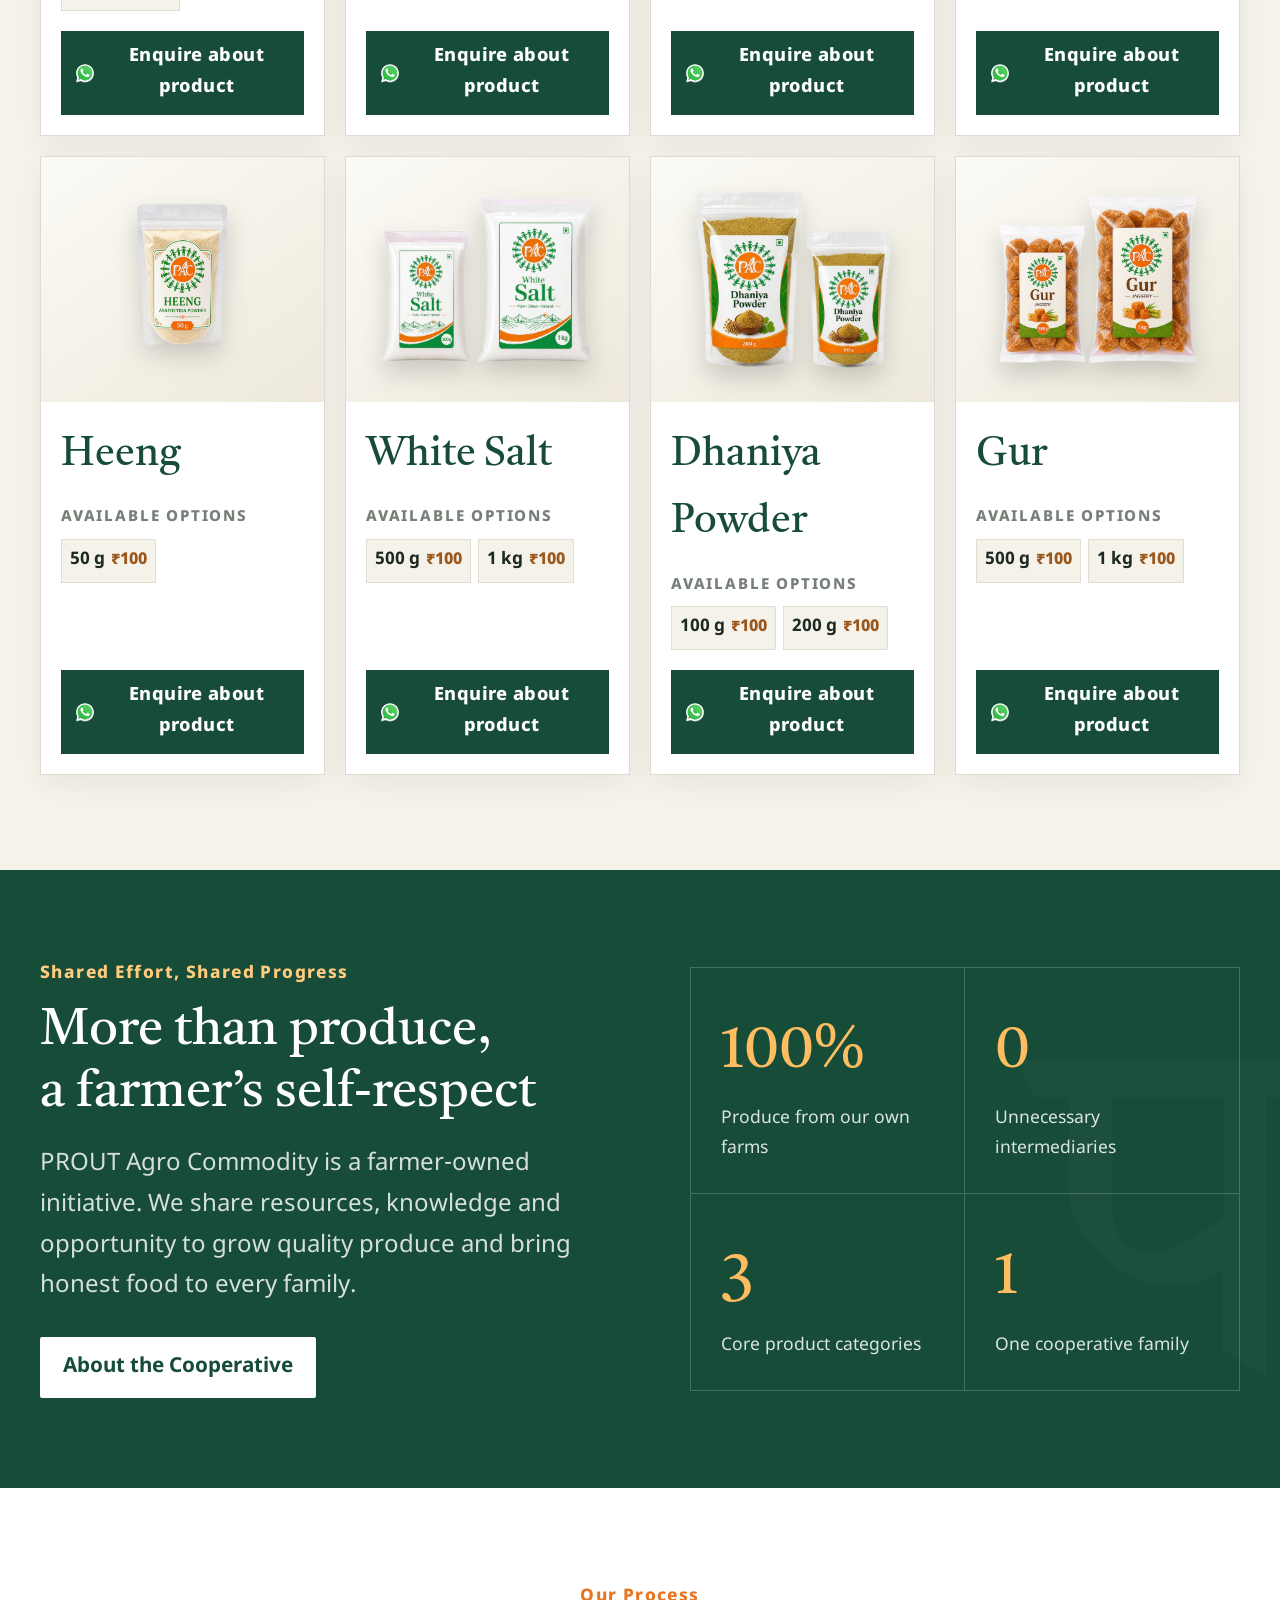
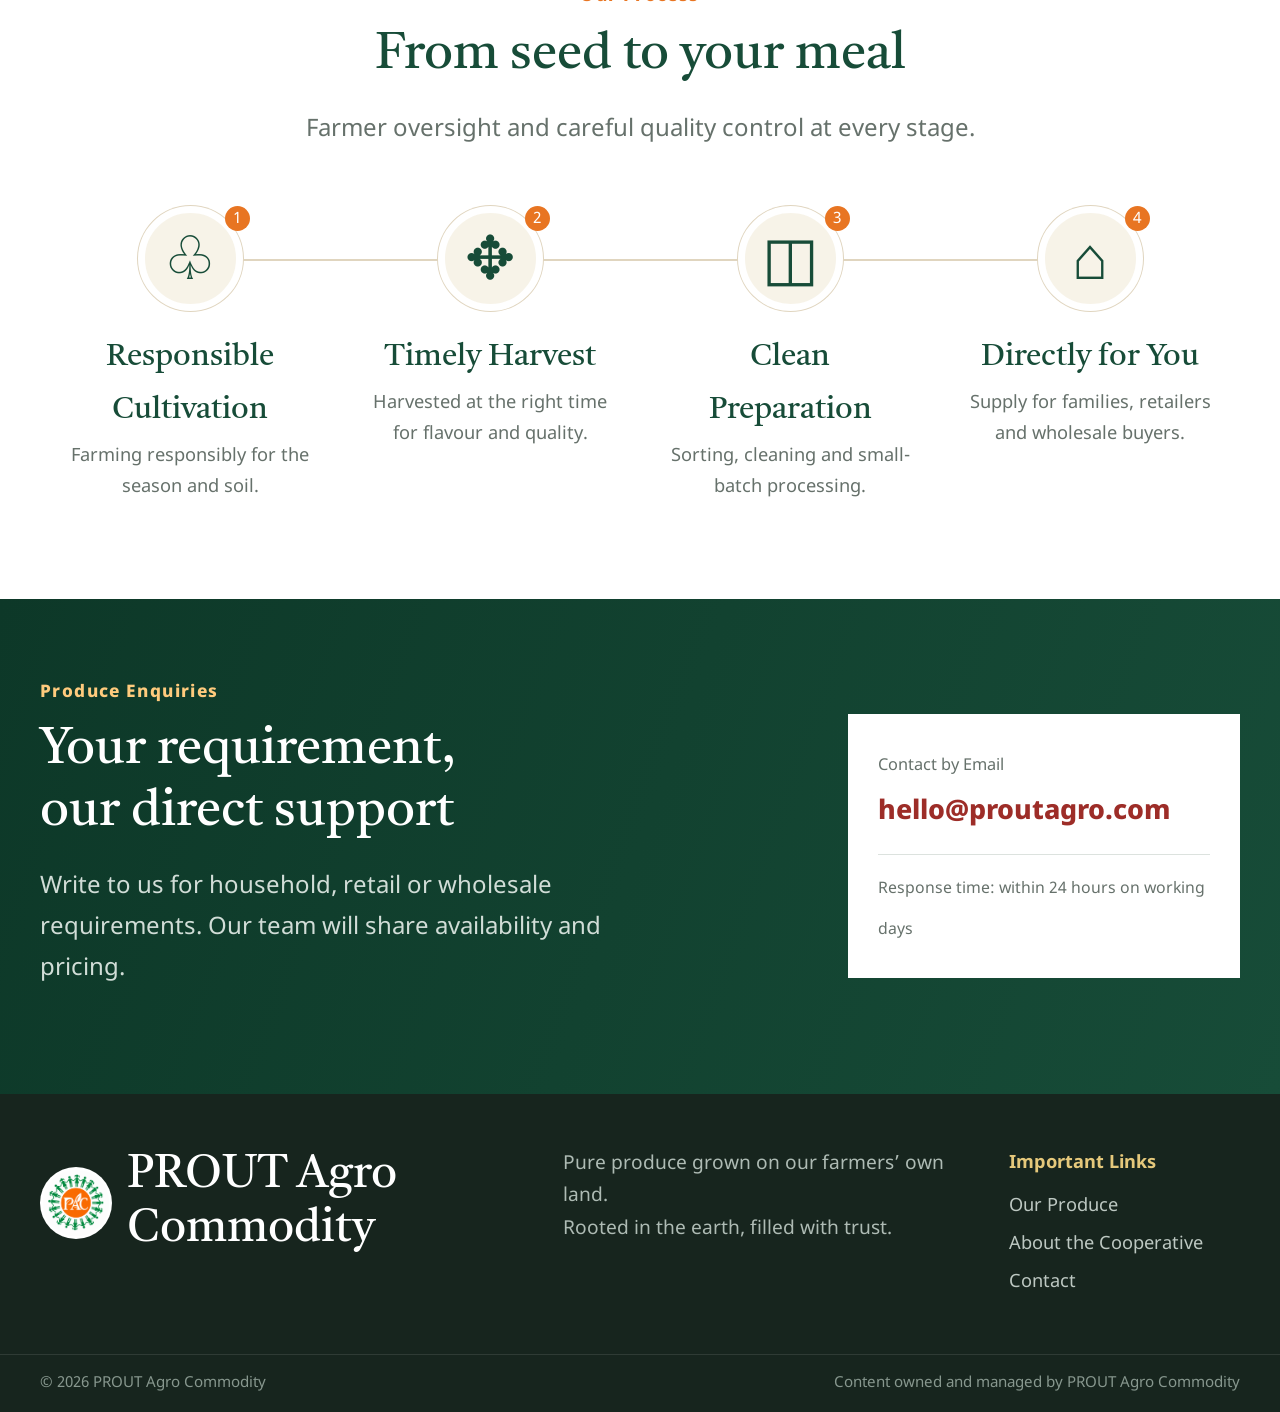
==== commit 4707d053: "remove unnecessary section" ====
--- a/index.html
+++ b/index.html
@@ -51,9 +51,7 @@
       </div>
     </section>
 
-    <section class="notice" aria-label="महत्वपूर्ण सूचना"><div class="container"><strong><span>◉</span> सूचना पट्ट</strong><div class="ticker"><p>थोक एवं खुदरा आपूर्ति के लिए पूछताछ स्वीकार की जा रही है&nbsp;&nbsp; • &nbsp;&nbsp;नई फसल का गेहूँ और सरसों तेल शीघ्र उपलब्ध होगा&nbsp;&nbsp; • &nbsp;&nbsp;सभी उत्पाद सहकारी किसानों के अपने खेतों से</p></div></div></section>
 
-    <section class="quick-links"><div class="container quick-grid"><a href="#upaj"><span class="quick-icon">▤</span><span><strong>उत्पाद सूची</strong><small>हमारी पूरी उपज देखें</small></span></a><a href="#prakriya"><span class="quick-icon">◌</span><span><strong>गुणवत्ता प्रक्रिया</strong><small>खेत से पैकिंग तक</small></span></a><a href="pages/about.html"><span class="quick-icon">♟</span><span><strong>किसान परिवार</strong><small>हमारे सदस्यों से मिलें</small></span></a><a href="#sampark"><span class="quick-icon">✆</span><span><strong>सीधी पूछताछ</strong><small>हमसे संपर्क करें</small></span></a></div></section>
 
 
     <section class="cooperative"><div class="container cooperative-grid"><div><p class="section-tag light">साझी मेहनत, साझा उन्नति</p><h2>सिर्फ़ उत्पाद नहीं,<br>किसान का आत्मसम्मान</h2><p>PROUT Agro Commodity एक किसान-स्वामित्व वाली सहकारी पहल है। हम संसाधन, ज्ञान और अवसर साझा करके अच्छी उपज उगाते हैं और हर परिवार तक ईमानदार खाद्य सामग्री पहुँचाते हैं।</p><a class="button pale" href="pages/about.html">सहकारिता के बारे में</a></div><div class="stats"><div><strong>१००%</strong><span>अपने खेतों की उपज</span></div><div><strong>०</strong><span>अनावश्यक बिचौलिए</span></div><div><strong>३</strong><span>मुख्य उत्पाद श्रेणियाँ</span></div><div><strong>१</strong><span>साझा किसान परिवार</span></div></div></div></section>
--- a/css/style.css
+++ b/css/style.css
@@ -1,5 +1,5 @@
-@import url('https://fonts.googleapis.com/css2?family=Noto+Sans+Devanagari:wght@400;500;600;700;800&family=Tiro+Devanagari+Hindi:ital@0;1&display=swap');
-:root{--green:#174c38;--green2:#0d3828;--saffron:#e87522;--gold:#dca431;--cream:#f7f3e8;--paper:#fff;--ink:#1d2923;--muted:#66716b;--line:#dce2de;--red:#9d2d28;--dev:"Noto Sans Devanagari",sans-serif;--serif:"Tiro Devanagari Hindi",serif}*{box-sizing:border-box}html{scroll-behavior:smooth}body{margin:0;font-family:var(--dev);color:var(--ink);background:#fff;line-height:1.7}a{text-decoration:none;color:inherit}button,input{font:inherit}.container{width:min(1200px,calc(100% - 40px));margin:auto}.skip-link{position:absolute;left:-9999px;background:#fff;padding:8px;z-index:99}.skip-link:focus{left:8px}.sr-only{position:absolute;width:1px;height:1px;padding:0;margin:-1px;overflow:hidden;clip:rect(0,0,0,0);white-space:nowrap;border:0}
+@import url('https://fonts.googleapis.com/css2?family=Mukta:wght@400;500;600;700;800&family=Noto+Sans+Devanagari:wght@400;500;600;700;800&family=Noto+Serif+Devanagari:wght@400;500;600;700&family=Tiro+Devanagari+Hindi:ital@0;1&display=swap');
+:root{--green:#174c38;--green2:#0d3828;--saffron:#e87522;--gold:#dca431;--cream:#f7f3e8;--paper:#fff;--ink:#1d2923;--muted:#66716b;--line:#dce2de;--red:#9d2d28;--dev:"Noto Sans Devanagari",sans-serif;--serif:"Tiro Devanagari Hindi",serif}html[lang="hi"]{--dev:"Mukta",sans-serif;--serif:"Noto Serif Devanagari",serif}*{box-sizing:border-box}html{scroll-behavior:smooth}body{margin:0;font-family:var(--dev);color:var(--ink);background:#fff;line-height:1.7}a{text-decoration:none;color:inherit}button,input{font:inherit}.container{width:min(1200px,calc(100% - 40px));margin:auto}.skip-link{position:absolute;left:-9999px;background:#fff;padding:8px;z-index:99}.skip-link:focus{left:8px}.sr-only{position:absolute;width:1px;height:1px;padding:0;margin:-1px;overflow:hidden;clip:rect(0,0,0,0);white-space:nowrap;border:0}
 .top-strip{background:#f1f3f2;border-top:3px solid var(--green);font-size:.73rem;color:#4c5751}.top-strip .container{height:34px;display:flex;align-items:center;justify-content:space-between}.top-strip .container>div{display:flex;align-items:center;height:100%}.top-strip a{padding:0 15px;border-right:1px solid #ccd2ce}.top-strip button{height:100%;min-width:33px;border:0;border-right:1px solid #ccd2ce;background:transparent;color:var(--green);cursor:pointer}.site-header{background:#fff}.identity-row{height:112px;display:flex;align-items:center;justify-content:space-between;gap:35px}.brand{display:flex;align-items:center;gap:15px}.brand-seal{width:62px;height:62px;border:2px solid var(--green);border-radius:50%;position:relative;display:grid;place-items:center;background:#f5f1dc;color:var(--green)}.brand-seal:after{content:"";position:absolute;inset:4px;border:1px dashed var(--green);border-radius:50%}.brand-seal i,.brand-seal b{font-style:normal;font-family:var(--serif);font-size:21px;position:relative;z-index:1}.brand-seal b{color:var(--saffron);margin-left:-5px}.brand>span:last-child{display:flex;flex-direction:column;line-height:1.2}.brand strong{font-family:var(--serif);font-size:1.9rem;color:var(--green);font-weight:400}.brand small{font-size:.72rem;color:#5b665f;letter-spacing:.08em;margin-top:5px}.search{display:flex;border-bottom:2px solid var(--red);width:260px}.search input{border:0;background:transparent;padding:9px;width:100%;outline:none;font-size:.78rem}.search button{border:0;background:transparent;color:var(--red);font-size:1.2rem}.identity-badge{border-left:1px solid var(--line);padding-left:25px;display:flex;flex-direction:column;text-align:right;line-height:1.15;color:var(--green)}.identity-badge span{font-size:.7rem}.identity-badge strong{font-family:var(--serif);font-size:1.4rem;color:var(--saffron);font-weight:400}.identity-badge small{font-size:.6rem;margin-top:5px}.nav-bar{border-top:1px solid #edf0ee;border-bottom:3px solid var(--saffron);box-shadow:0 2px 6px rgba(20,50,35,.08)}.nav-wrap{height:58px;display:flex;align-items:stretch;justify-content:space-between}.site-nav{display:flex;align-items:stretch}.site-nav a{display:flex;align-items:center;padding:0 24px;font-weight:700;font-size:.86rem;border-right:1px solid #edf0ee;position:relative}.site-nav a:first-child{border-left:1px solid #edf0ee}.site-nav a.active,.site-nav a:hover{color:var(--red);background:#fbf7f2}.site-nav a.active:after{content:"";height:4px;background:var(--red);position:absolute;bottom:-3px;left:18px;right:18px}.nav-enquiry{display:flex;align-items:center;background:var(--green);color:white;padding:0 22px;font-size:.8rem;font-weight:700}.nav-toggle{display:none;border:0;background:transparent}.nav-toggle span:not(.sr-only){display:block;width:25px;height:2px;background:var(--green);margin:5px}
 .hero{height:590px;position:relative;overflow:hidden;background:#e8dfca}.hero>img{width:100%;height:100%;object-fit:cover;object-position:center}.hero-shade{position:absolute;inset:0;background:linear-gradient(90deg,rgba(8,31,22,.83) 0%,rgba(8,31,22,.48) 35%,transparent 61%)}.hero-content{position:absolute;inset:0;display:flex;justify-content:center;flex-direction:column;color:white}.hero-kicker{display:inline-block;font-size:.78rem;letter-spacing:.08em;color:#ffe3a3;font-weight:700;margin:0 0 14px}.hero h1{font-family:var(--serif);font-size:clamp(3.4rem,6vw,6rem);font-weight:400;line-height:1.06;margin:0;text-shadow:0 2px 3px rgba(0,0,0,.15)}.hero h1 span{color:#ffb14d}.hero-content>p:not(.hero-kicker){max-width:580px;font-size:1.1rem;margin:22px 0 30px;color:#f2f5f3}.hero-actions{display:flex;gap:12px}.button{padding:13px 23px;font-weight:700;font-size:.86rem;display:inline-flex;align-items:center;justify-content:center;border-radius:2px}.saffron{background:var(--saffron);color:white}.outline{color:white;border:1px solid rgba(255,255,255,.72)}.pale{background:#fff;color:var(--green)}.hero-dots{position:absolute;bottom:22px;left:50%;display:flex;gap:8px}.hero-dots i{width:9px;height:9px;border-radius:50%;background:rgba(255,255,255,.6)}.hero-dots .current{width:26px;border-radius:5px;background:var(--saffron)}
 .notice{height:48px;background:#eee;color:#27322c;border-bottom:1px solid #d6dad7;font-size:.76rem}.notice .container{height:100%;display:flex;align-items:center}.notice strong{height:100%;display:flex;align-items:center;gap:7px;white-space:nowrap;color:white;background:var(--red);padding:0 20px;position:relative}.notice strong:after{content:"";position:absolute;right:-12px;border-top:24px solid transparent;border-bottom:24px solid transparent;border-left:12px solid var(--red)}.ticker{overflow:hidden;margin-left:28px;white-space:nowrap}.ticker p{margin:0;animation:ticker 24s linear infinite}@keyframes ticker{from{transform:translateX(25%)}to{transform:translateX(-100%)}}.quick-links{background:#fff;border-bottom:1px solid var(--line);box-shadow:0 6px 15px rgba(20,50,35,.06)}.quick-grid{display:grid;grid-template-columns:repeat(4,1fr)}.quick-grid>a{min-height:105px;display:flex;align-items:center;gap:16px;padding:15px 30px;border-right:1px solid var(--line)}.quick-grid>a:first-child{border-left:1px solid var(--line)}.quick-icon{width:46px;height:46px;border-radius:50%;display:grid;place-items:center;background:#f5eee1;color:var(--saffron);font-size:1.4rem}.quick-grid a>span:last-child{display:flex;flex-direction:column}.quick-grid strong{font-size:.94rem;color:var(--green)}.quick-grid small{font-size:.67rem;color:var(--muted)}
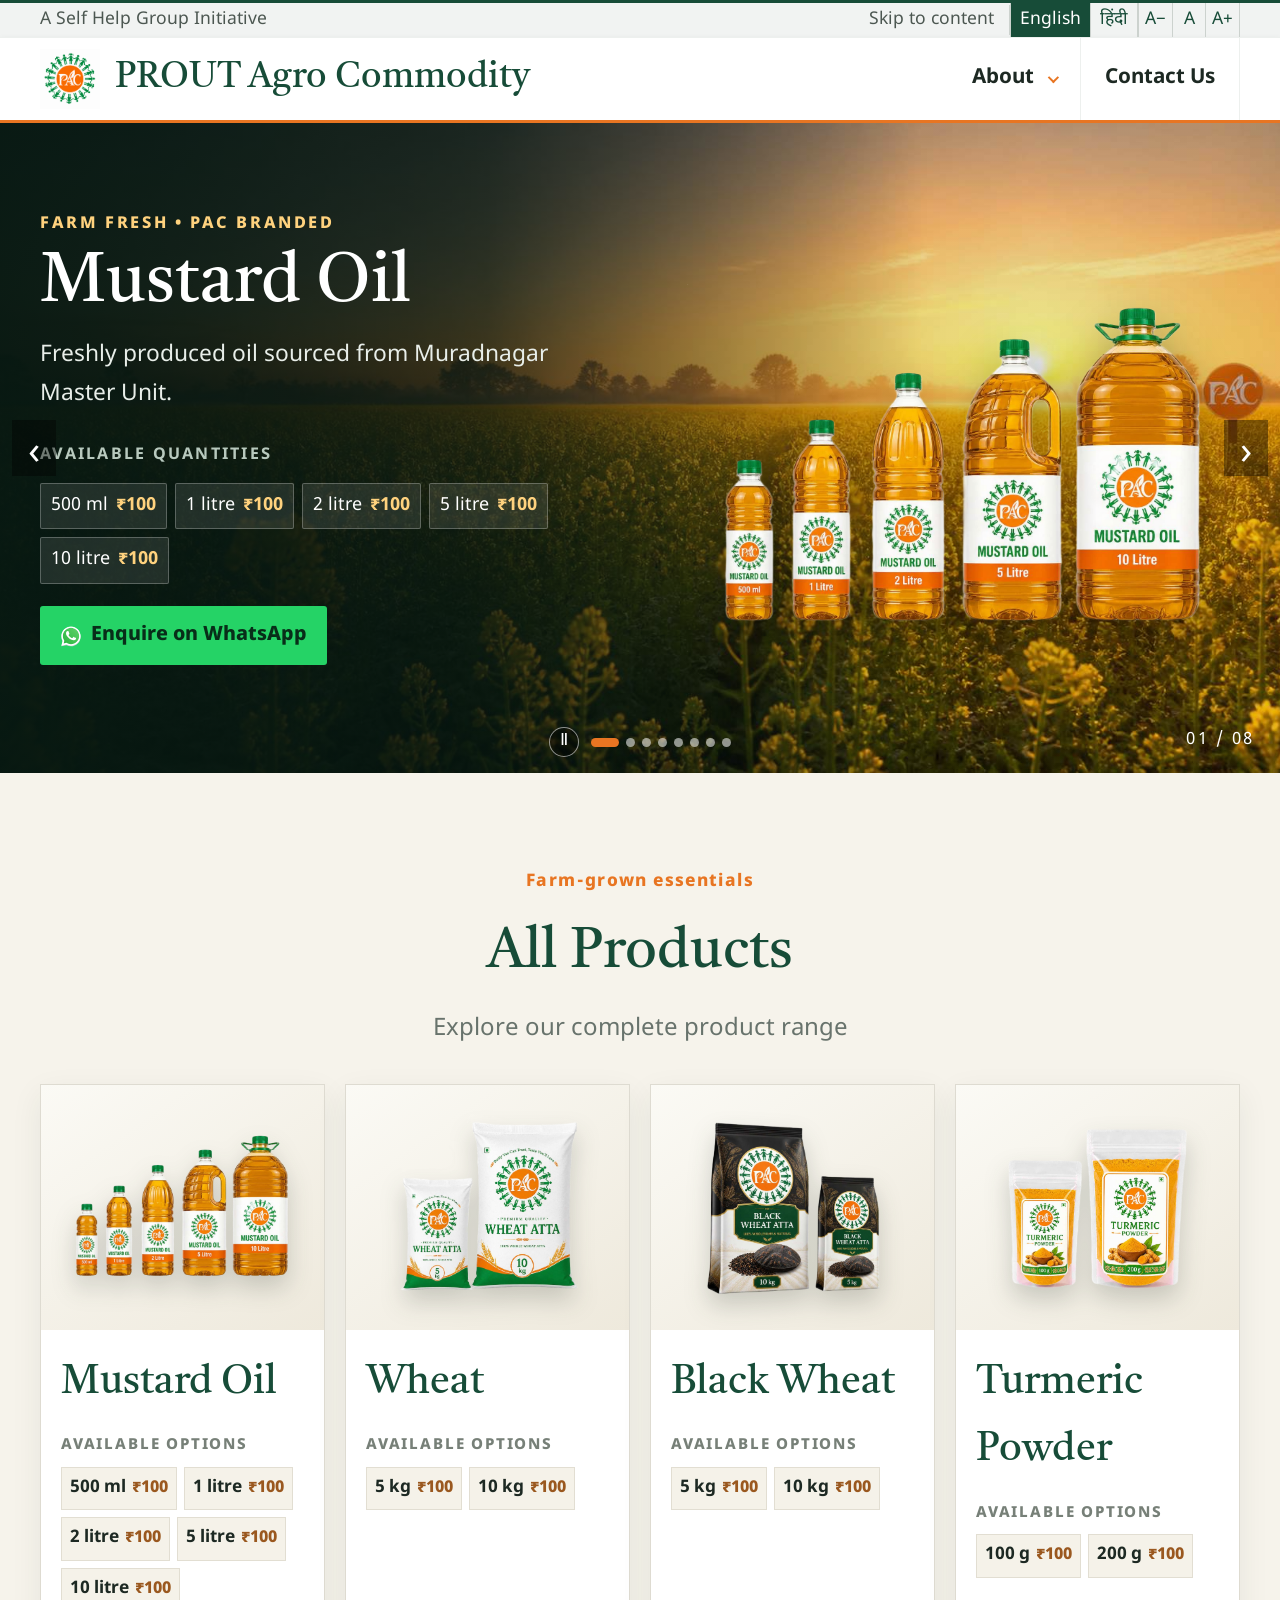
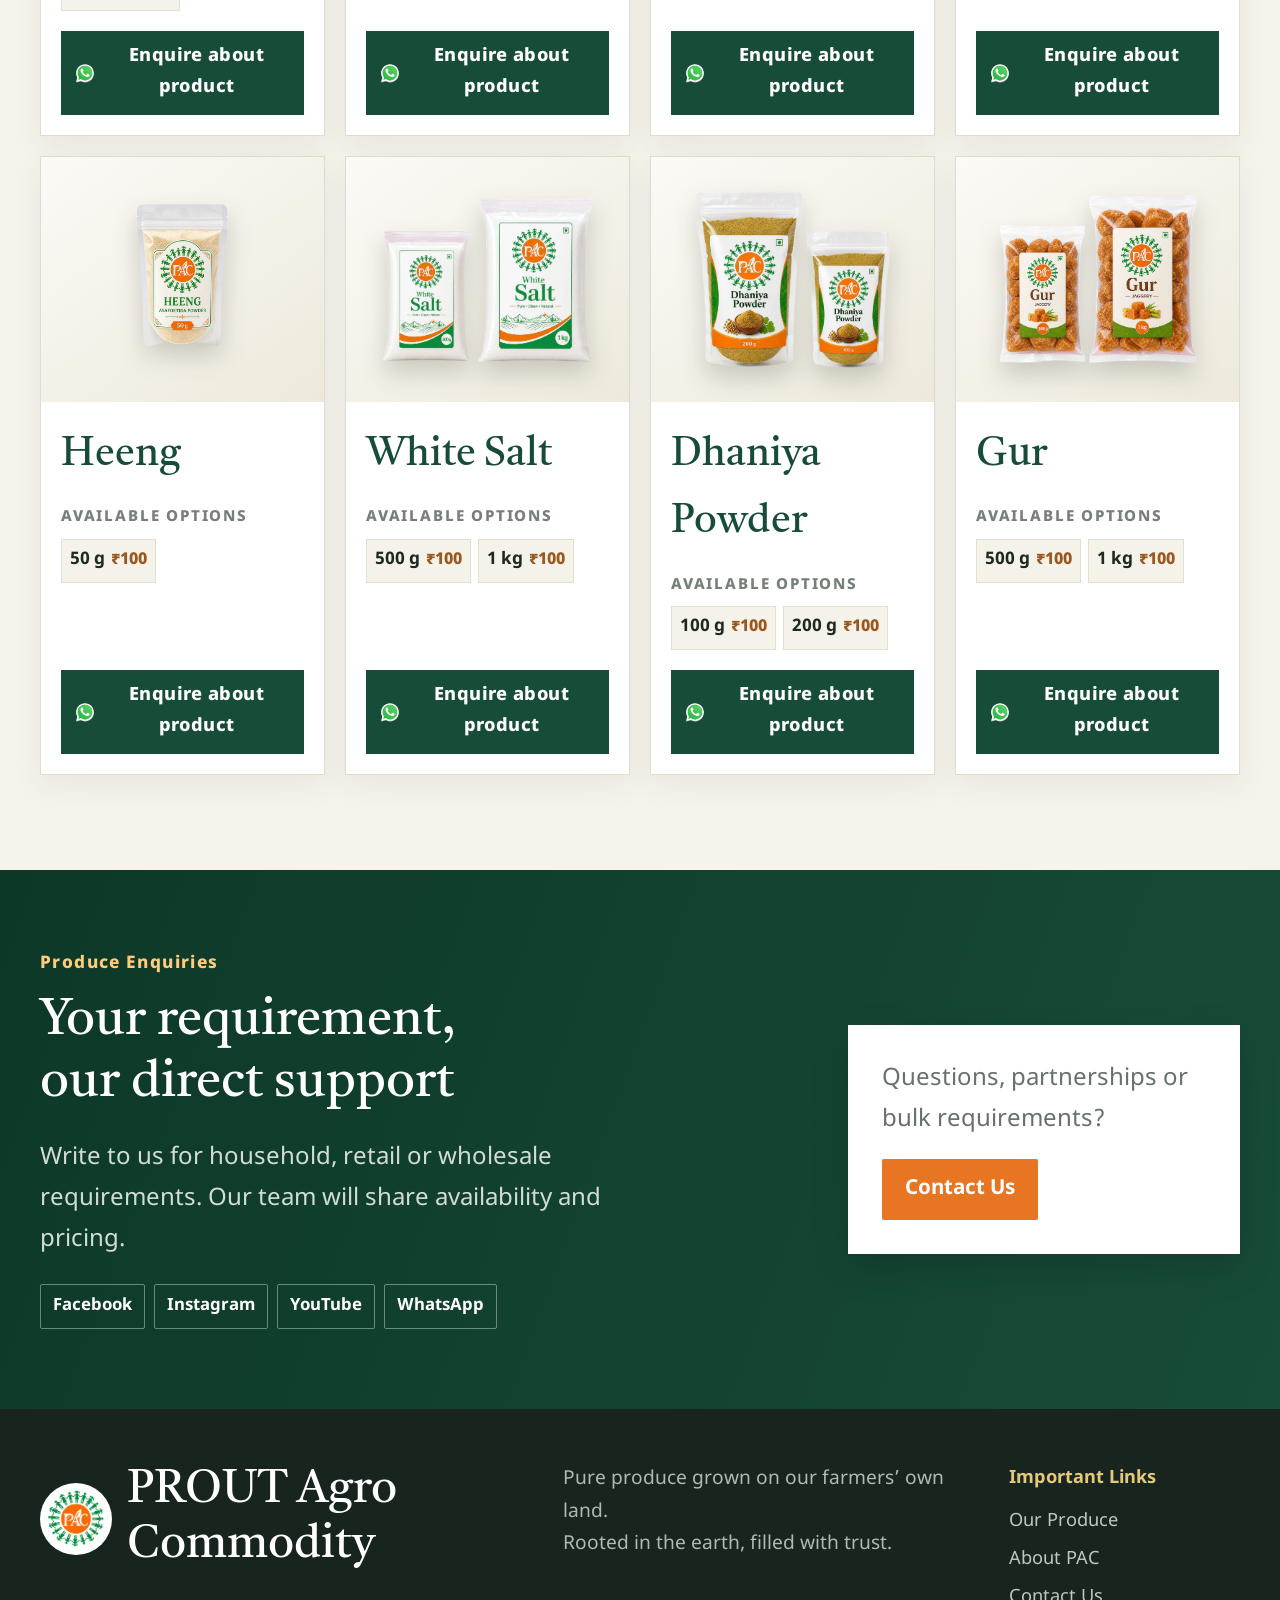
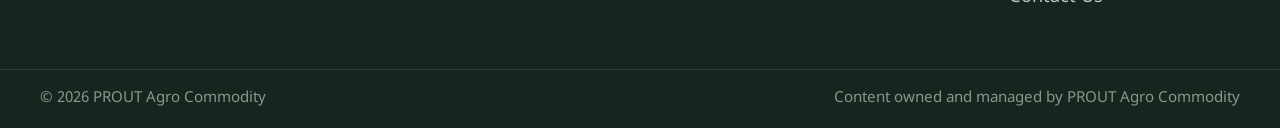
==== commit 7bd353ec: "Restructure About and add contact page" ====
--- a/index.html
+++ b/index.html
@@ -44,7 +44,7 @@
       <span class="carousel-count" aria-hidden="true">01 / 08</span>
     </section>
 
-    <section class="all-products section" aria-labelledby="all-products-title">
+    <section id="upaj" class="all-products section" aria-labelledby="all-products-title">
       <div class="container">
         <div class="products-heading"><p class="section-tag">Farm-grown essentials</p><h2 id="all-products-title">All Products</h2><p>Explore our complete product range</p></div>
         <div class="all-products-grid" aria-live="polite"></div>
@@ -54,13 +54,9 @@
 
 
 
-    <section class="cooperative"><div class="container cooperative-grid"><div><p class="section-tag light">साझी मेहनत, साझा उन्नति</p><h2>सिर्फ़ उत्पाद नहीं,<br>किसान का आत्मसम्मान</h2><p>PROUT Agro Commodity एक किसान-स्वामित्व वाली सहकारी पहल है। हम संसाधन, ज्ञान और अवसर साझा करके अच्छी उपज उगाते हैं और हर परिवार तक ईमानदार खाद्य सामग्री पहुँचाते हैं।</p><a class="button pale" href="pages/about.html">सहकारिता के बारे में</a></div><div class="stats"><div><strong>१००%</strong><span>अपने खेतों की उपज</span></div><div><strong>०</strong><span>अनावश्यक बिचौलिए</span></div><div><strong>३</strong><span>मुख्य उत्पाद श्रेणियाँ</span></div><div><strong>१</strong><span>साझा किसान परिवार</span></div></div></div></section>
-
-    <section id="prakriya" class="section process"><div class="container"><div class="center-title"><p class="section-tag">हमारी कार्यप्रणाली</p><h2>बीज से आपके भोजन तक</h2><p>हर चरण में किसान की निगरानी और गुणवत्ता का ध्यान।</p></div><div class="process-line"><div><i>१</i><span class="process-symbol">♧</span><h3>सावधानी से खेती</h3><p>मौसम और मिट्टी के अनुरूप जिम्मेदार खेती।</p></div><div><i>२</i><span class="process-symbol">✥</span><h3>सही समय पर कटाई</h3><p>स्वाद और गुणवत्ता के लिए उचित समय का चुनाव।</p></div><div><i>३</i><span class="process-symbol">◫</span><h3>स्वच्छ तैयारी</h3><p>छँटाई, सफाई और छोटी खेप में प्रसंस्करण।</p></div><div><i>४</i><span class="process-symbol">⌂</span><h3>सीधे आपके लिए</h3><p>खुदरा, परिवार और थोक खरीदारों तक आपूर्ति।</p></div></div></div></section>
-
-    <section id="sampark" class="contact"><div class="container contact-grid"><div><p class="section-tag light">उपज संबंधी पूछताछ</p><h2>आपकी आवश्यकता,<br>हमारी सीधी सहायता</h2><p>घरेलू, खुदरा या थोक आवश्यकता के लिए हमें लिखें। उपलब्धता और मूल्य की जानकारी हमारी टीम साझा करेगी।</p></div><div class="contact-card"><span>ईमेल द्वारा संपर्क</span><a href="mailto:hello@proutagro.com">hello@proutagro.com</a><hr><small>उत्तर का समय: कार्यदिवस में २४ घंटे के भीतर</small></div></div></section>
+    <section id="sampark" class="contact"><div class="container contact-grid"><div><p class="section-tag light">उपज संबंधी पूछताछ</p><h2>आपकी आवश्यकता,<br>हमारी सीधी सहायता</h2><p>घरेलू, खुदरा या थोक आवश्यकता के लिए हमें लिखें। उपलब्धता और मूल्य की जानकारी हमारी टीम साझा करेगी।</p><div class="home-socials"><a href="https://www.facebook.com/" target="_blank" rel="noopener">Facebook</a><a href="https://www.instagram.com/" target="_blank" rel="noopener">Instagram</a><a href="https://www.youtube.com/" target="_blank" rel="noopener">YouTube</a><a href="https://api.whatsapp.com/send?text=Hello%20PROUT%20Agro%20Commodity" target="_blank" rel="noopener">WhatsApp</a></div></div><div class="contact-action"><p>Questions, partnerships or bulk requirements?</p><a class="button contact-page-button" href="pages/contact.html">Contact Us</a></div></div></section>
   </main>
 
-  <footer><div class="container footer-main"><a class="brand footer-brand" href="index.html"><img class="brand-logo" src="media/logo.png" alt="PROUT Agro Commodity logo"><span><strong>PROUT Agro Commodity</strong></span></a><p>किसानों की अपनी भूमि पर उगाई शुद्ध उपज।<br>धरती से जुड़ी, विश्वास से भरी।</p><div><strong>महत्वपूर्ण कड़ियाँ</strong><a href="#upaj">हमारी उपज</a><a href="pages/about.html">सहकारिता परिचय</a><a href="#sampark">संपर्क</a></div></div><div class="footer-bottom"><div class="container"><span>© <span data-year></span> PROUT Agro Commodity</span><span>सामग्री का स्वामित्व एवं प्रबंधन: PROUT Agro Commodity</span></div></div></footer>
+  <footer><div class="container footer-main"><a class="brand footer-brand" href="index.html"><img class="brand-logo" src="media/logo.png" alt="PROUT Agro Commodity logo"><span><strong>PROUT Agro Commodity</strong></span></a><p>किसानों की अपनी भूमि पर उगाई शुद्ध उपज।<br>धरती से जुड़ी, विश्वास से भरी।</p><div><strong>महत्वपूर्ण कड़ियाँ</strong><a href="#upaj">हमारी उपज</a><a href="pages/pac-cooperative.html">पीएसी के बारे में</a><a href="pages/contact.html">संपर्क करें</a></div></div><div class="footer-bottom"><div class="container"><span>© <span data-year></span> PROUT Agro Commodity</span><span>सामग्री का स्वामित्व एवं प्रबंधन: PROUT Agro Commodity</span></div></div></footer>
 </body>
 </html>
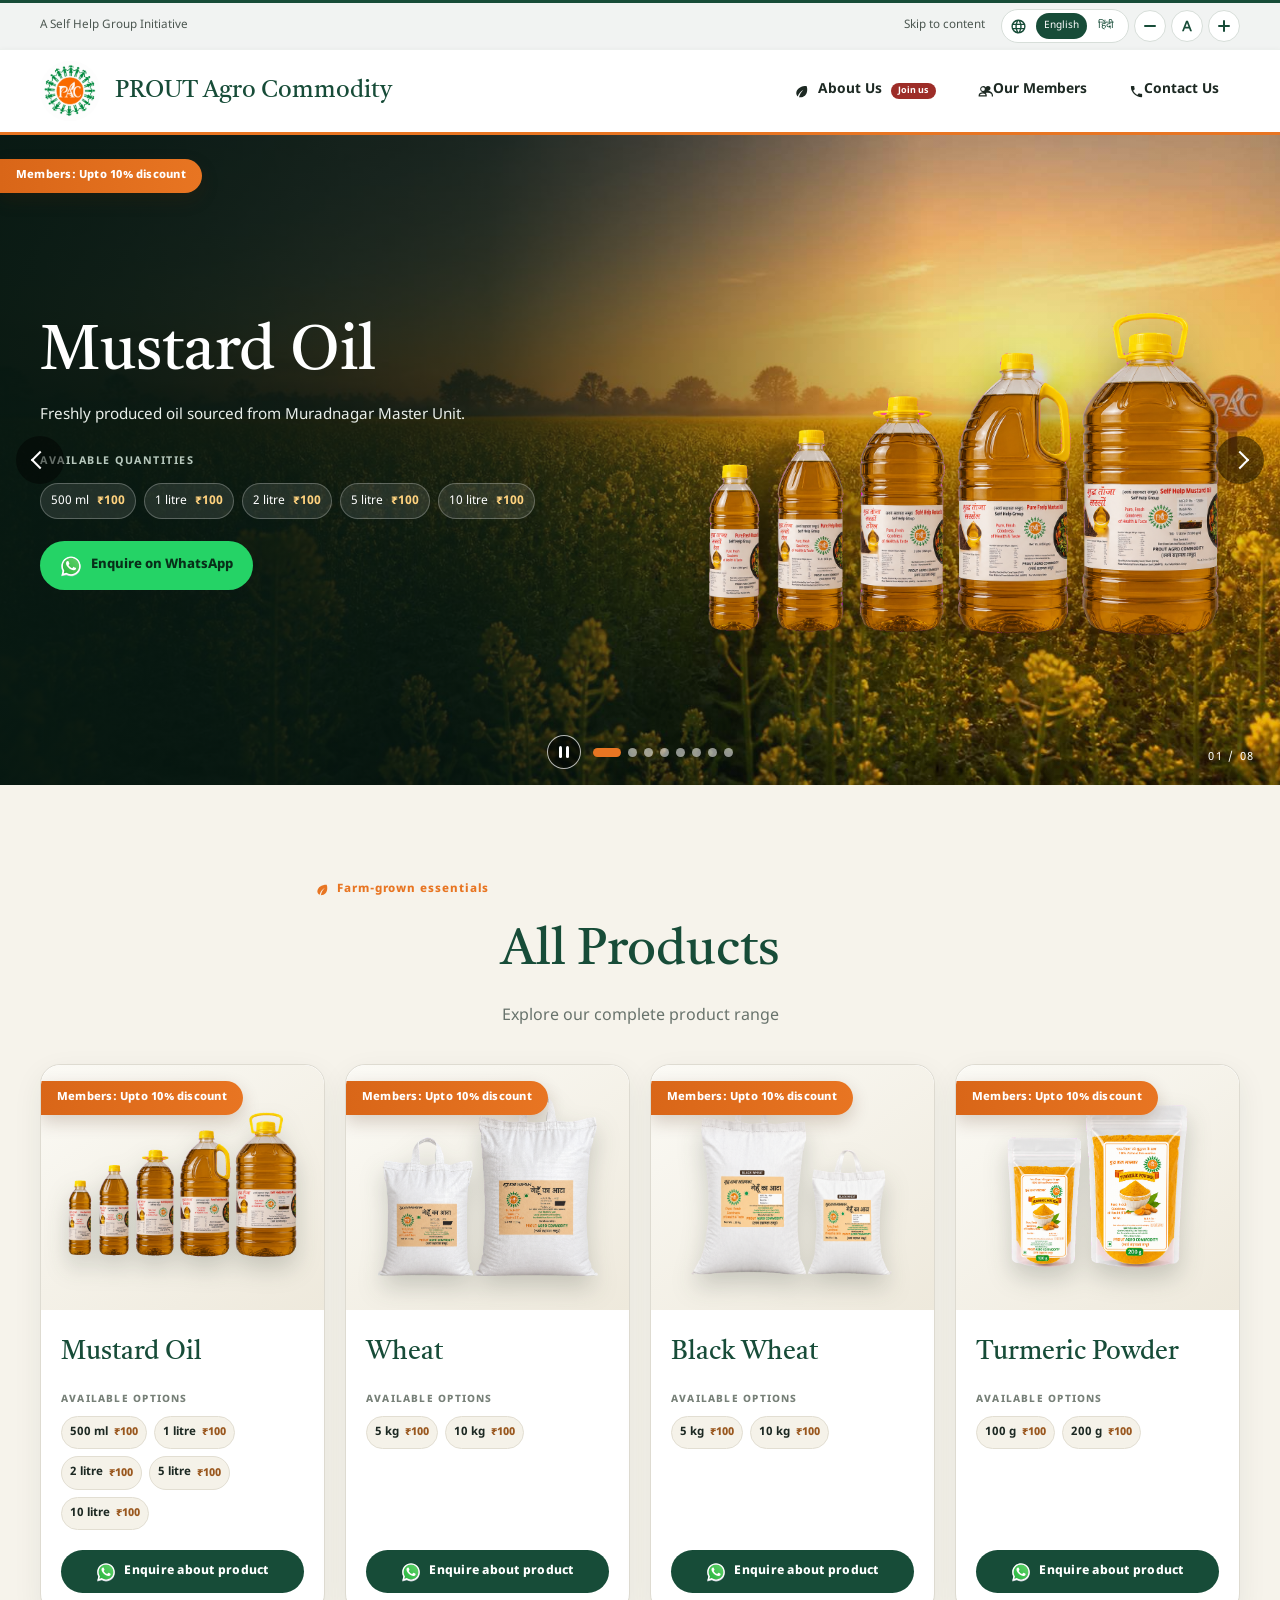
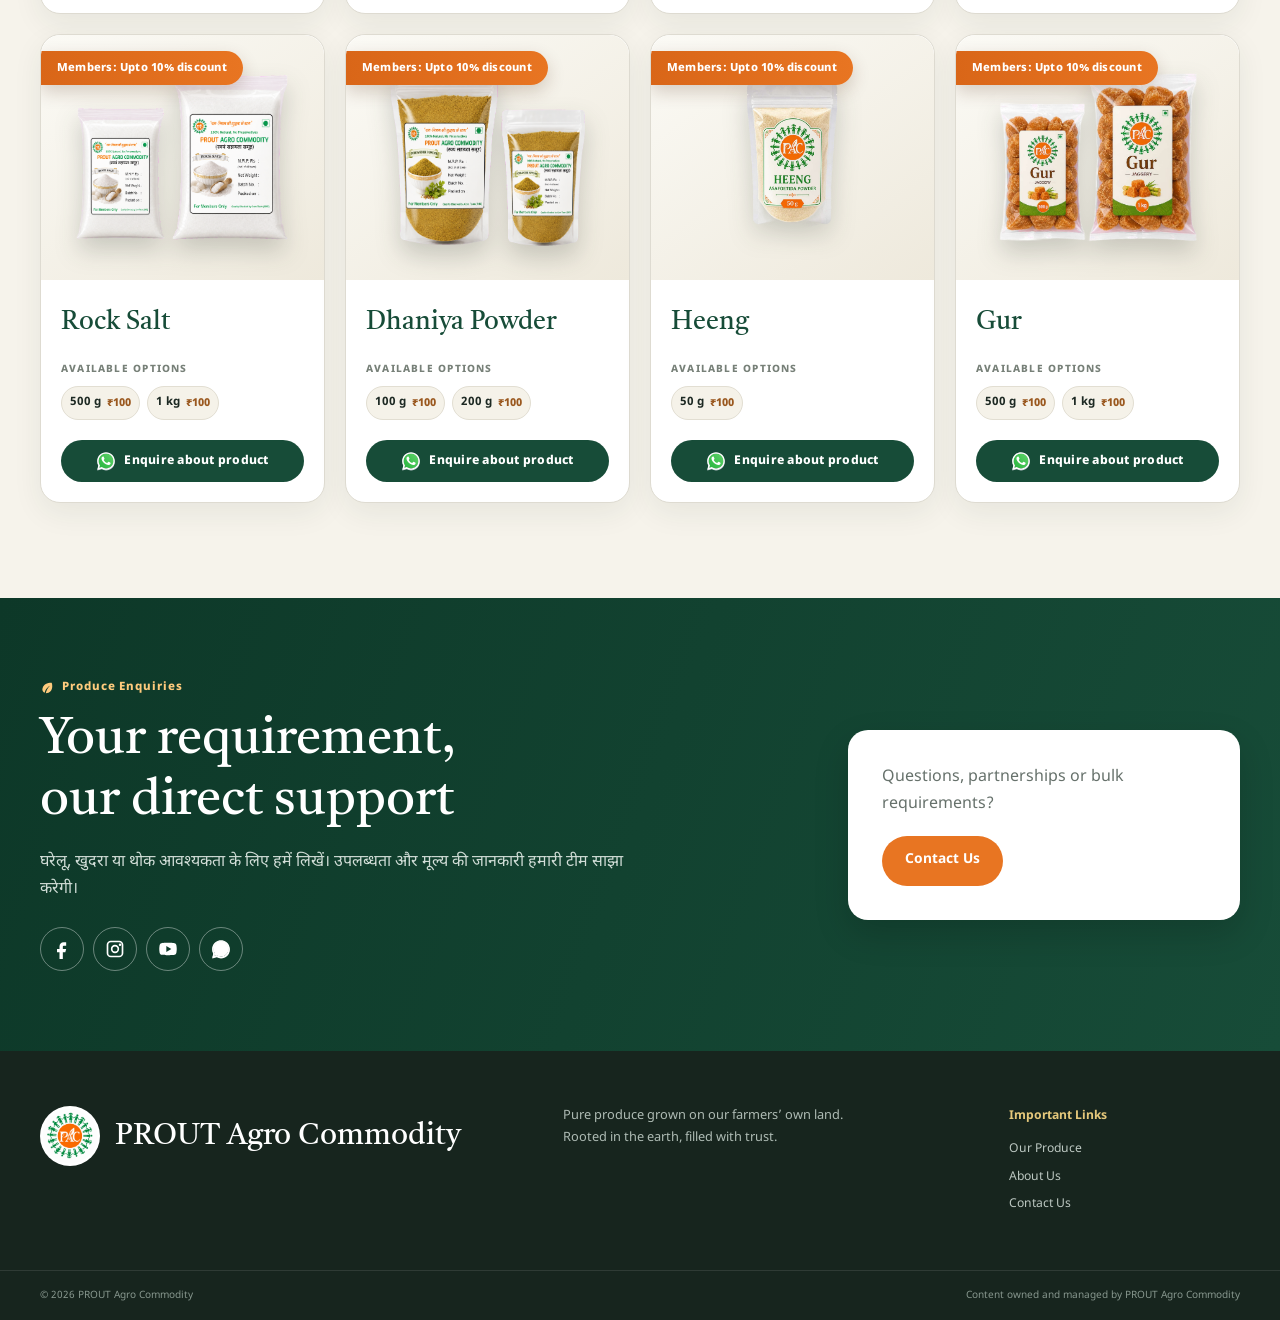
==== commit 06f9171e: "new site image" ====
--- a/index.html
+++ b/index.html
@@ -1,62 +1,139 @@
 <!doctype html>
 <html lang="en">
 <head>
-  <meta charset="utf-8">
-  <meta name="viewport" content="width=device-width, initial-scale=1">
-  <meta name="description" content="PROUT Agro Commodity offers farm-grown mustard oil, whole wheat and spices, produced and prepared by our member farmers.">
-  <meta name="keywords" content="PROUT Agro Commodity, farmers cooperative, mustard oil, whole wheat, farm spices, Indian agriculture, MSME cooperative">
-  <meta name="author" content="PROUT Agro Commodity"><meta name="robots" content="index, follow, max-image-preview:large">
-  <meta property="og:type" content="website"><meta property="og:site_name" content="PROUT Agro Commodity"><meta property="og:title" content="PROUT Agro Commodity"><meta property="og:description" content="Pure farm-grown essentials, produced together and shared with care."><meta property="og:image" content="media/pages/kisan-sahkarita-hero.png"><meta property="og:image:alt" content="PROUT Agro Commodity farmers standing in their fields"><meta property="og:locale" content="en_IN"><meta property="og:locale:alternate" content="hi_IN">
-  <meta name="twitter:card" content="summary_large_image"><meta name="twitter:title" content="PROUT Agro Commodity"><meta name="twitter:description" content="Mustard oil, whole wheat and spices grown by our member farmers."><meta name="twitter:image" content="media/pages/kisan-sahkarita-hero.png">
-  <meta name="theme-color" content="#174c38">
-  <link rel="icon" type="image/png" href="media/meta/favicon-96x96.png" sizes="96x96">
-  <link rel="icon" type="image/svg+xml" href="media/meta/favicon.svg">
-  <link rel="shortcut icon" href="media/meta/favicon.ico">
-  <link rel="apple-touch-icon" sizes="180x180" href="media/meta/apple-touch-icon.png">
-  <meta name="apple-mobile-web-app-title" content="PAC" />
-  <link rel="manifest" href="media/meta/site.webmanifest">
-  <title>PROUT Agro Commodity | Farm-Grown Essentials</title>
-  <link rel="stylesheet" href="css/style.css">
-  <script src="js/main.js" defer></script>
-  <script type="application/ld+json">{"@context":"https://schema.org","@type":"Organization","name":"PROUT Agro Commodity","alternateName":"PAC","description":"An MSME agricultural enterprise producing mustard oil, whole wheat and spices on its own land.","logo":"media/logo.png","email":"hello@proutagro.com"}</script>
+    <meta charset="utf-8">
+    <meta name="viewport" content="width=device-width, initial-scale=1">
+    <meta name="description"
+          content="PROUT Agro Commodity offers farm-grown mustard oil, whole wheat and spices, produced and prepared by our member farmers.">
+    <meta name="keywords"
+          content="PROUT Agro Commodity, farmers cooperative, mustard oil, whole wheat, farm spices, Indian agriculture, MSME cooperative">
+    <meta name="author" content="PROUT Agro Commodity">
+    <meta name="robots" content="index, follow, max-image-preview:large">
+    <meta property="og:type" content="website">
+    <meta property="og:site_name" content="PROUT Agro Commodity">
+    <meta property="og:title" content="PROUT Agro Commodity">
+    <meta property="og:description" content="Pure farm-grown essentials, produced together and shared with care.">
+    <meta property="og:image" content="https://proutagrocommodity.com/media/meta/og-products.png">
+    <meta property="og:image:alt" content="PAC product range with the PROUT Agro Commodity logo">
+    <meta property="og:url" content="https://proutagrocommodity.com/">
+    <meta property="og:locale" content="en_IN">
+    <meta property="og:locale:alternate" content="hi_IN">
+    <meta name="twitter:card" content="summary_large_image">
+    <meta name="twitter:title" content="PROUT Agro Commodity">
+    <meta name="twitter:description" content="Mustard oil, whole wheat and spices grown by our member farmers.">
+    <meta name="twitter:image" content="https://proutagrocommodity.com/media/meta/og-products.png">
+    <meta name="theme-color" content="#174c38">
+    <link rel="icon" type="image/png" href="media/meta/favicon-96x96.png" sizes="96x96">
+    <link rel="icon" type="image/svg+xml" href="media/meta/favicon.svg">
+    <link rel="shortcut icon" href="media/meta/favicon.ico">
+    <link rel="apple-touch-icon" sizes="180x180" href="media/meta/apple-touch-icon.png">
+    <meta name="apple-mobile-web-app-title" content="PAC"/>
+    <link rel="manifest" href="media/meta/site.webmanifest">
+    <title>PROUT Agro Commodity | Farm-Grown Essentials</title>
+    <link rel="stylesheet" href="css/style.css">
+    <script src="js/main.js" defer></script>
+    <script type="application/ld+json">{
+        "@context": "https://schema.org",
+        "@type": "Organization",
+        "name": "PROUT Agro Commodity",
+        "alternateName": "PAC",
+        "description": "An MSME agricultural enterprise producing mustard oil, whole wheat and spices on its own land.",
+        "logo": "media/logo.png",
+        "email": "hello@proutagro.com"
+    }</script>
 </head>
 <body>
-  <a class="skip-link" href="#mukhya">मुख्य सामग्री पर जाएँ</a>
-  <div class="top-strip"><div class="container"><span>A Self Help Group Initiative</span><div><a href="#mukhya">सामग्री पर जाएँ</a><span class="language-switch" aria-label="Language selection"><button class="active" type="button" data-language="en">English</button><button type="button" data-language="hi">हिंदी</button></span><button type="button" data-size="minus" aria-label="अक्षर छोटे करें">अ−</button><button type="button" data-size="reset" aria-label="अक्षर सामान्य करें">अ</button><button type="button" data-size="plus" aria-label="अक्षर बड़े करें">अ+</button></div></div></div>
-  <header class="site-header">
+<a class="skip-link" href="#mukhya">मुख्य सामग्री पर जाएँ</a>
+<div class="top-strip">
+    <div class="container"><span>A Self Help Group Initiative</span>
+        <div><a href="#mukhya">सामग्री पर जाएँ</a><span class="language-switch" aria-label="Language selection"><button
+                class="active" type="button" data-language="en">English</button><button type="button"
+                                                                                        data-language="hi">हिंदी</button></span>
+            <button type="button" data-size="minus" aria-label="अक्षर छोटे करें">अ−</button>
+            <button type="button" data-size="reset" aria-label="अक्षर सामान्य करें">अ</button>
+            <button type="button" data-size="plus" aria-label="अक्षर बड़े करें">अ+</button>
+        </div>
+    </div>
+</div>
+<header class="site-header">
     <div class="container identity-row">
-      <a class="brand" href="index.html" aria-label="PROUT Agro Commodity home page"><img class="brand-logo" src="media/logo.png" alt="PROUT Agro Commodity logo"><span><strong>PROUT Agro Commodity</strong></span></a>
-      <form class="search" role="search"><label class="sr-only" for="khoj">खोजें</label><input id="khoj" type="search" placeholder="यहाँ खोजें…"><button type="submit" aria-label="खोजें">⌕</button></form>
-      <div class="identity-badge"><span>खेती से</span><strong>समृद्धि तक</strong><small>स्थानीय • शुद्ध • साझा</small></div>
+        <a class="brand" href="index.html" aria-label="PROUT Agro Commodity home page"><img class="brand-logo"
+                                                                                            src="media/logo.png"
+                                                                                            alt="PROUT Agro Commodity logo"><span><strong>PROUT Agro Commodity</strong></span></a>
+        <form class="search" role="search"><label class="sr-only" for="khoj">खोजें</label><input id="khoj" type="search"
+                                                                                                 placeholder="यहाँ खोजें…">
+            <button type="submit" aria-label="खोजें">⌕</button>
+        </form>
+        <div class="identity-badge"><span>खेती से</span><strong>समृद्धि तक</strong><small>स्थानीय • शुद्ध • साझा</small>
+        </div>
     </div>
-    <div class="nav-bar"><div class="container nav-wrap"><button class="nav-toggle" type="button" aria-expanded="false" aria-controls="site-nav"><span class="sr-only">मेन्यू खोलें</span><span></span><span></span><span></span></button><nav id="site-nav" class="site-nav" aria-label="मुख्य मेन्यू"><a class="active" href="index.html">मुखपृष्ठ</a><a href="#upaj">हमारी उपज</a><a href="pages/about.html">सहकारिता परिचय</a><a href="#prakriya">खेत से घर तक</a><a href="#sampark">संपर्क</a></nav><a class="nav-enquiry" href="#sampark">उत्पाद पूछताछ</a></div></div>
-  </header>
+    <div class="nav-bar">
+        <div class="container nav-wrap">
+            <button class="nav-toggle" type="button" aria-expanded="false" aria-controls="site-nav"><span
+                    class="sr-only">मेन्यू खोलें</span><span></span><span></span><span></span></button>
+            <nav id="site-nav" class="site-nav" aria-label="मुख्य मेन्यू"><a class="active"
+                                                                             href="index.html">मुखपृष्ठ</a><a
+                    href="#upaj">हमारी उपज</a><a href="pages/about.html">सहकारिता परिचय</a><a href="#prakriya">खेत से घर
+                तक</a><a href="#sampark">संपर्क</a></nav>
+            <a class="nav-enquiry" href="#sampark">उत्पाद पूछताछ</a></div>
+    </div>
+</header>
 
-  <main id="mukhya">
+<main id="mukhya">
     <section class="product-carousel" aria-label="Featured products" aria-roledescription="carousel" tabindex="0">
-      <div class="carousel-track" aria-live="polite"></div>
-      <button class="carousel-control carousel-prev" type="button" aria-label="Previous product">‹</button>
-      <button class="carousel-control carousel-next" type="button" aria-label="Next product">›</button>
-      <div class="carousel-status-controls">
-        <button class="carousel-pause" type="button" aria-label="Pause carousel" aria-pressed="false"><span aria-hidden="true">Ⅱ</span><span class="sr-only carousel-pause-label">Pause carousel</span></button>
-        <div class="carousel-dots" aria-label="Choose a product slide"></div>
-      </div>
-      <span class="carousel-count" aria-hidden="true">01 / 08</span>
+        <div class="carousel-track" aria-live="polite"></div>
+        <button class="carousel-control carousel-prev" type="button" aria-label="Previous product">‹</button>
+        <button class="carousel-control carousel-next" type="button" aria-label="Next product">›</button>
+        <div class="carousel-status-controls">
+            <button class="carousel-pause" type="button" aria-label="Pause carousel" aria-pressed="false"><span
+                    aria-hidden="true">Ⅱ</span><span class="sr-only carousel-pause-label">Pause carousel</span></button>
+            <div class="carousel-dots" aria-label="Choose a product slide"></div>
+        </div>
+        <span class="carousel-count" aria-hidden="true">01 / 08</span>
     </section>
 
     <section id="upaj" class="all-products section" aria-labelledby="all-products-title">
-      <div class="container">
-        <div class="products-heading"><p class="section-tag">Farm-grown essentials</p><h2 id="all-products-title">All Products</h2><p>Explore our complete product range</p></div>
-        <div class="all-products-grid" aria-live="polite"></div>
-      </div>
+        <div class="container">
+            <div class="products-heading"><p class="section-tag">Farm-grown essentials</p>
+                <h2 id="all-products-title">All Products</h2>
+                <p>Explore our complete product range</p></div>
+            <div class="all-products-grid" aria-live="polite"></div>
+        </div>
     </section>
 
 
+    <section id="sampark" class="contact">
+        <div class="container contact-grid">
+            <div><p class="section-tag light">उपज संबंधी पूछताछ</p>
+                <h2>आपकी आवश्यकता,<br>हमारी सीधी सहायता</h2>
+                <p>घरेलू, खुदरा या थोक आवश्यकता के लिए हमें लिखें। उपलब्धता और मूल्य की जानकारी हमारी टीम साझा
+                    करेगी।</p>
+                <div class="home-socials"><a href="https://www.facebook.com/" target="_blank"
+                                             rel="noopener">Facebook</a><a href="https://www.instagram.com/"
+                                                                           target="_blank"
+                                                                           rel="noopener">Instagram</a><a
+                        href="https://www.youtube.com/" target="_blank" rel="noopener">YouTube</a><a
+                        href="https://api.whatsapp.com/send?text=Hello%20PROUT%20Agro%20Commodity" target="_blank"
+                        rel="noopener">WhatsApp</a></div>
+            </div>
+            <div class="contact-action"><p>Questions, partnerships or bulk requirements?</p><a
+                    class="button contact-page-button" href="pages/contact.html">Contact Us</a></div>
+        </div>
+    </section>
+</main>
 
-
-    <section id="sampark" class="contact"><div class="container contact-grid"><div><p class="section-tag light">उपज संबंधी पूछताछ</p><h2>आपकी आवश्यकता,<br>हमारी सीधी सहायता</h2><p>घरेलू, खुदरा या थोक आवश्यकता के लिए हमें लिखें। उपलब्धता और मूल्य की जानकारी हमारी टीम साझा करेगी।</p><div class="home-socials"><a href="https://www.facebook.com/" target="_blank" rel="noopener">Facebook</a><a href="https://www.instagram.com/" target="_blank" rel="noopener">Instagram</a><a href="https://www.youtube.com/" target="_blank" rel="noopener">YouTube</a><a href="https://api.whatsapp.com/send?text=Hello%20PROUT%20Agro%20Commodity" target="_blank" rel="noopener">WhatsApp</a></div></div><div class="contact-action"><p>Questions, partnerships or bulk requirements?</p><a class="button contact-page-button" href="pages/contact.html">Contact Us</a></div></div></section>
-  </main>
-
-  <footer><div class="container footer-main"><a class="brand footer-brand" href="index.html"><img class="brand-logo" src="media/logo.png" alt="PROUT Agro Commodity logo"><span><strong>PROUT Agro Commodity</strong></span></a><p>किसानों की अपनी भूमि पर उगाई शुद्ध उपज।<br>धरती से जुड़ी, विश्वास से भरी।</p><div><strong>महत्वपूर्ण कड़ियाँ</strong><a href="#upaj">हमारी उपज</a><a href="pages/pac-cooperative.html">पीएसी के बारे में</a><a href="pages/contact.html">संपर्क करें</a></div></div><div class="footer-bottom"><div class="container"><span>© <span data-year></span> PROUT Agro Commodity</span><span>सामग्री का स्वामित्व एवं प्रबंधन: PROUT Agro Commodity</span></div></div></footer>
+<footer>
+    <div class="container footer-main"><a class="brand footer-brand" href="index.html"><img class="brand-logo"
+                                                                                            src="media/logo.png"
+                                                                                            alt="PROUT Agro Commodity logo"><span><strong>PROUT Agro Commodity</strong></span></a>
+        <p>किसानों की अपनी भूमि पर उगाई शुद्ध उपज।<br>धरती से जुड़ी, विश्वास से भरी।</p>
+        <div><strong>महत्वपूर्ण कड़ियाँ</strong><a href="#upaj">हमारी उपज</a><a href="pages/pac-cooperative.html">पीएसी
+            के बारे में</a><a href="pages/contact.html">संपर्क करें</a></div>
+    </div>
+    <div class="footer-bottom">
+        <div class="container"><span>© <span data-year></span> PROUT Agro Commodity</span><span>सामग्री का स्वामित्व एवं प्रबंधन: PROUT Agro Commodity</span>
+        </div>
+    </div>
+</footer>
 </body>
 </html>
